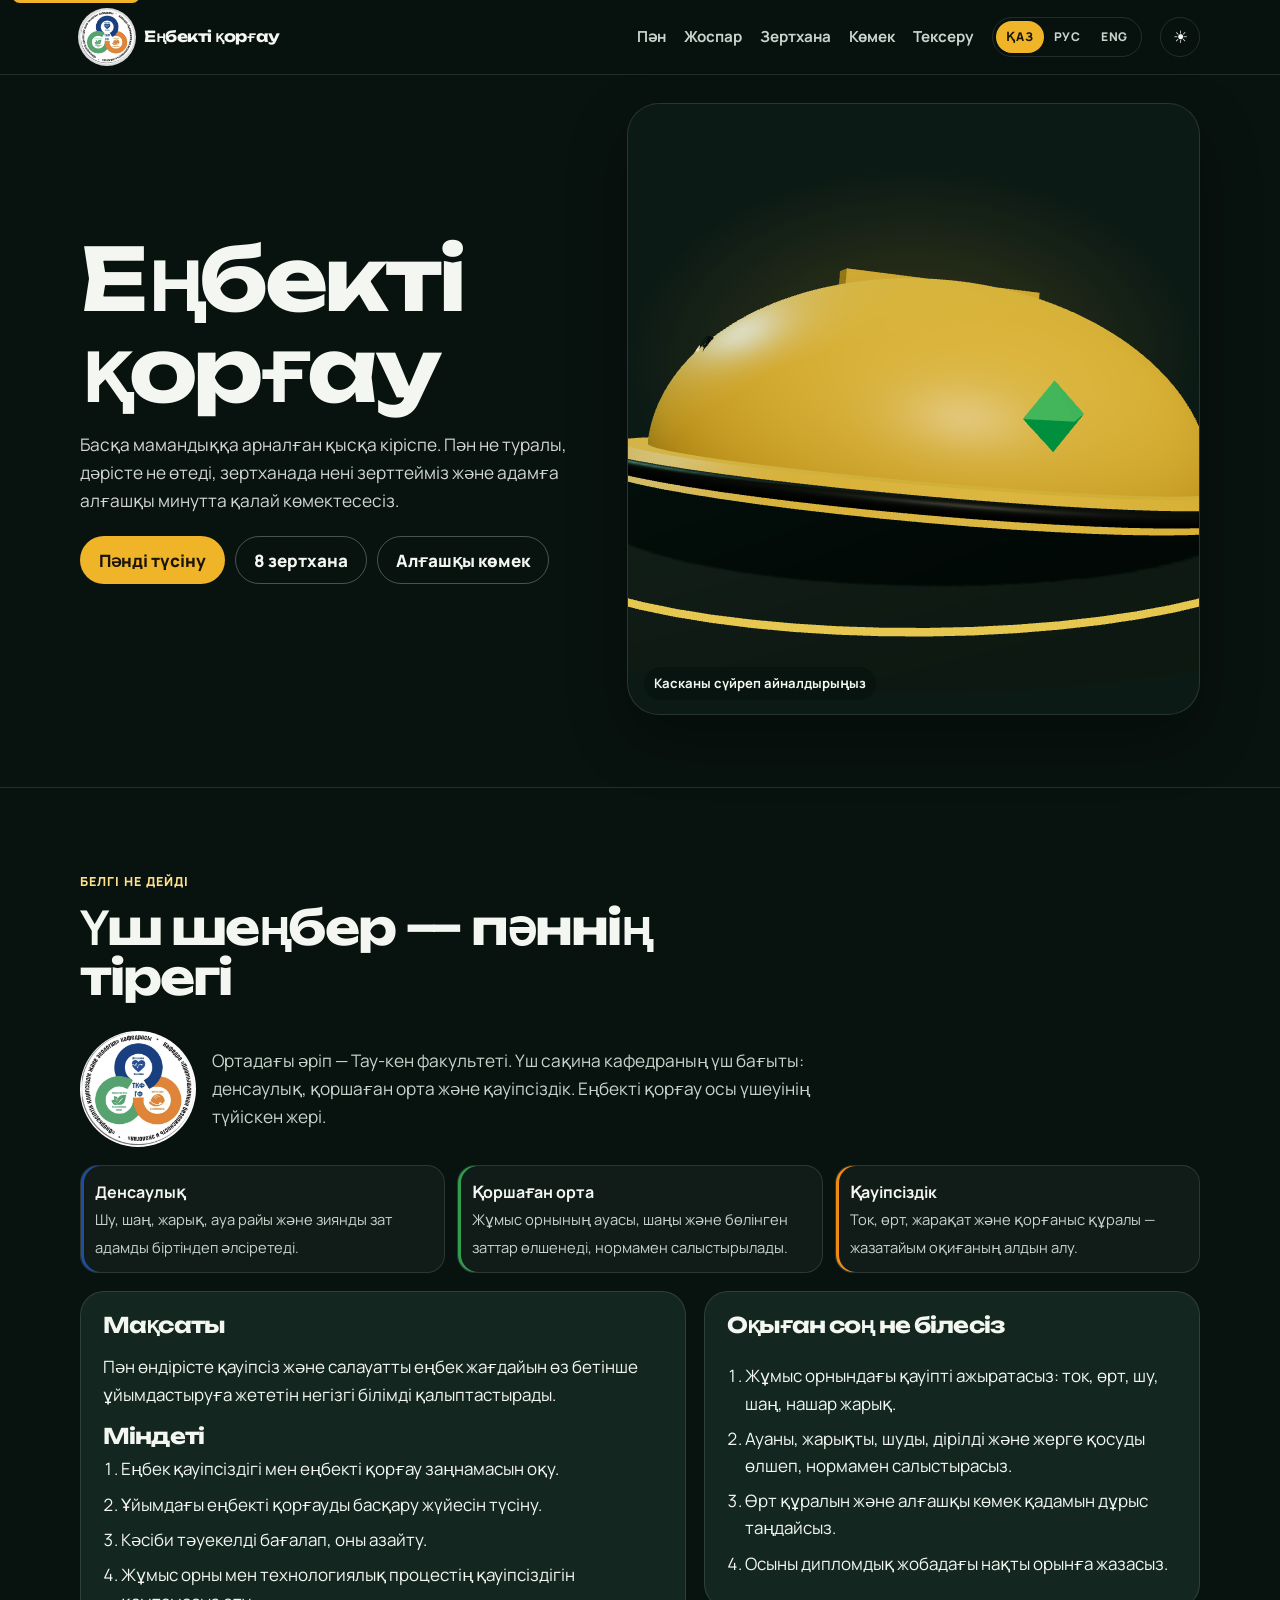
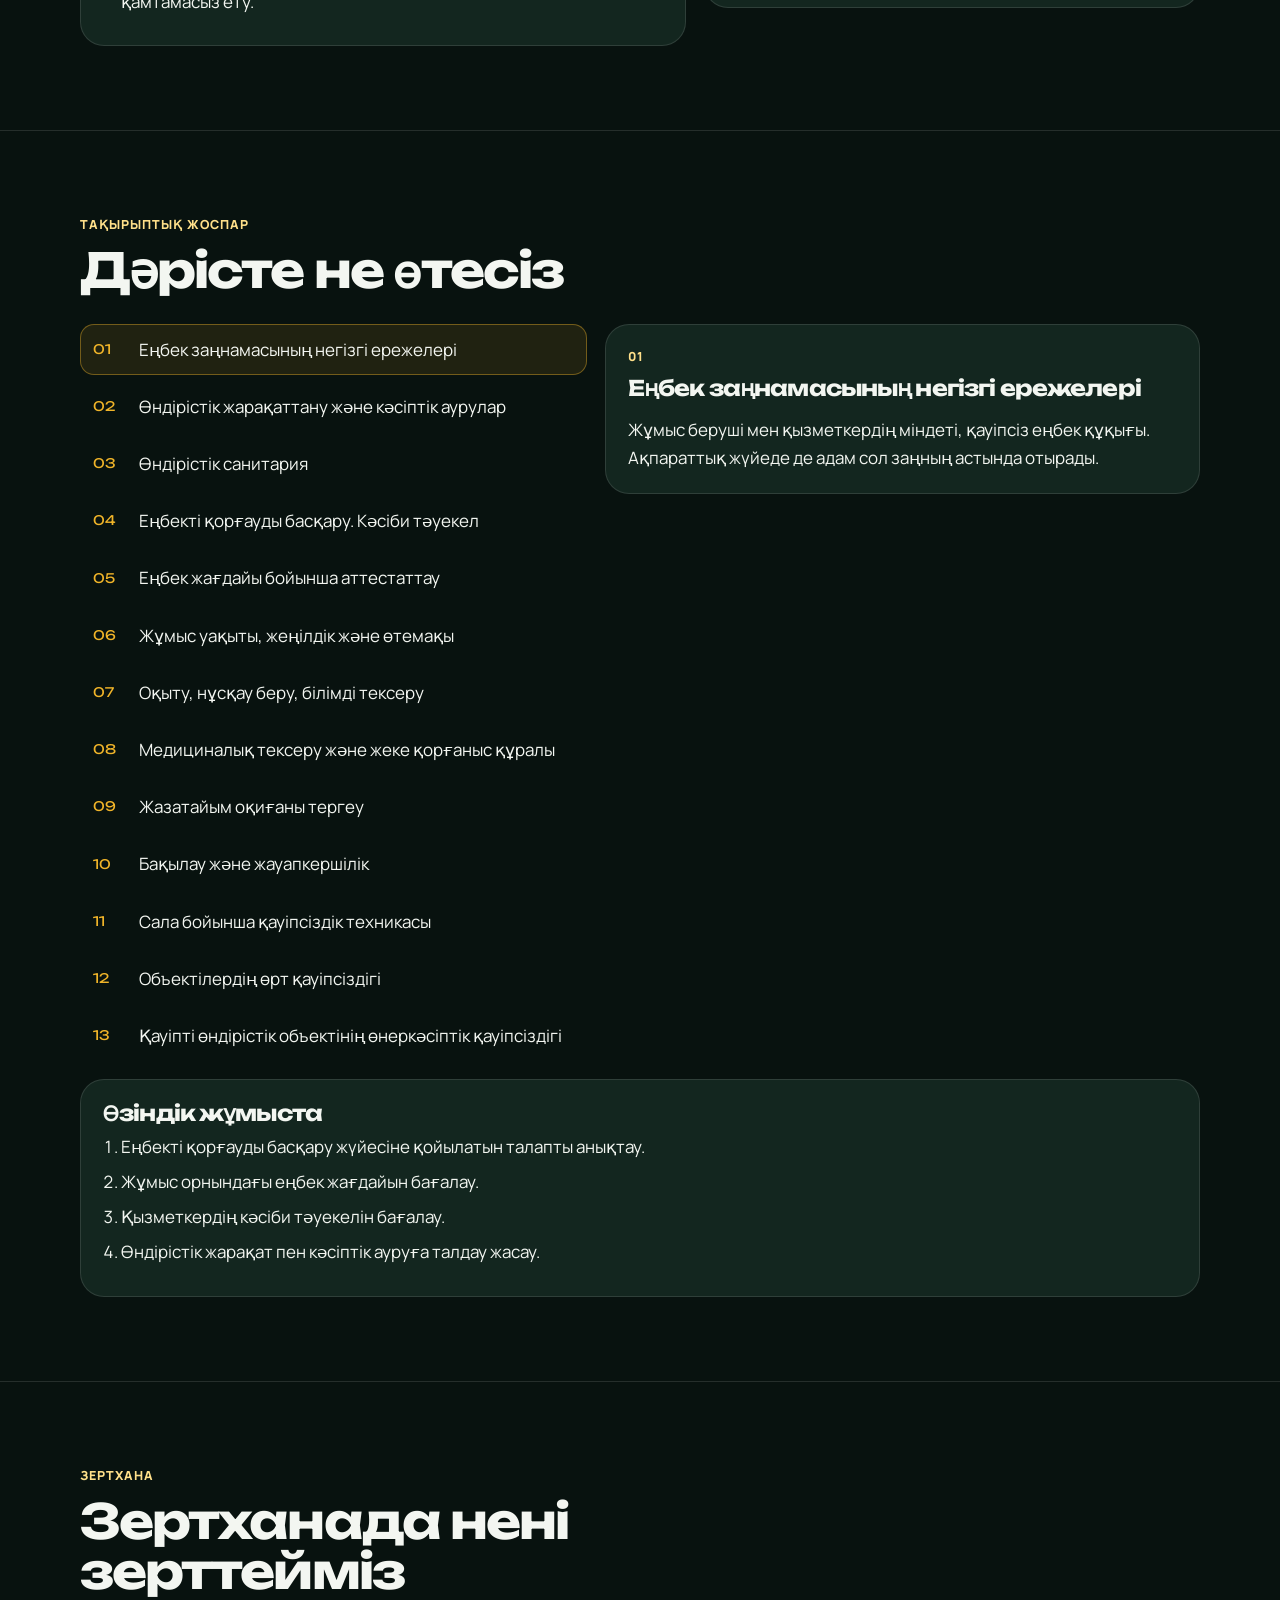
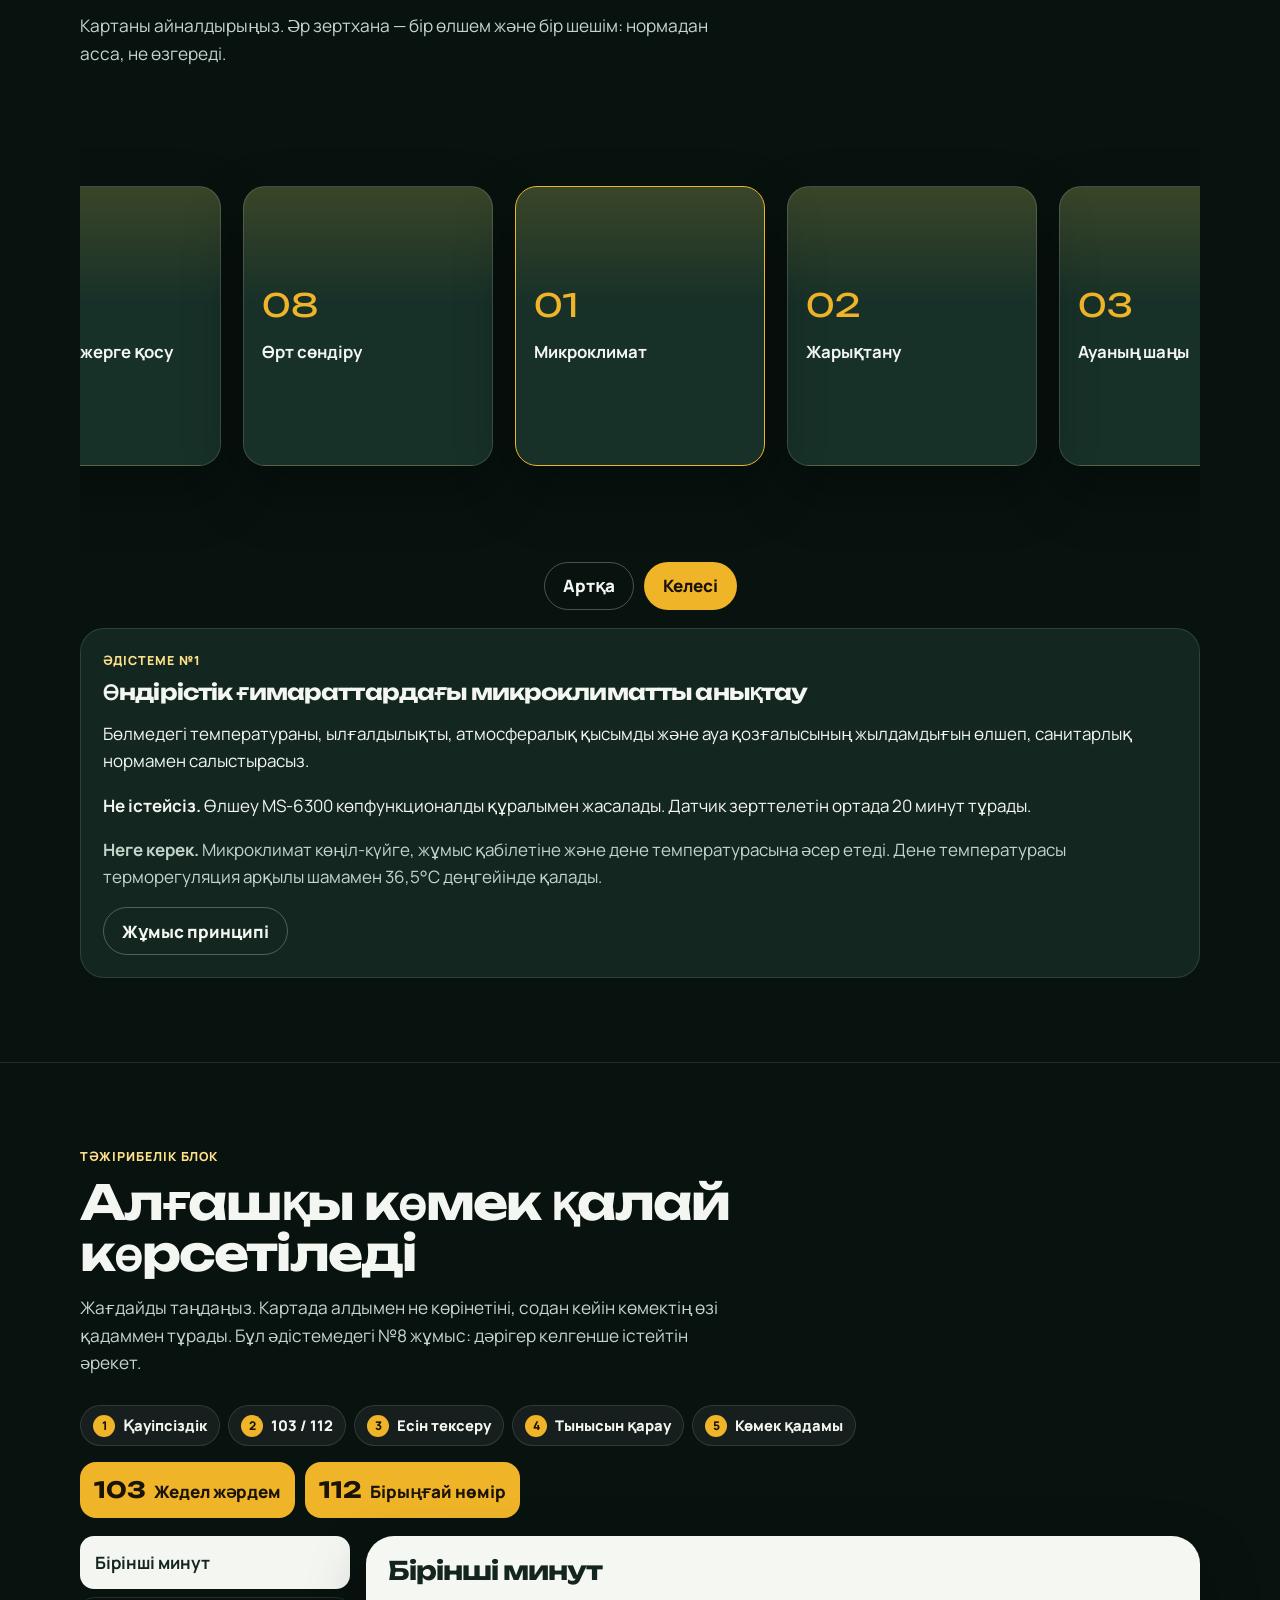
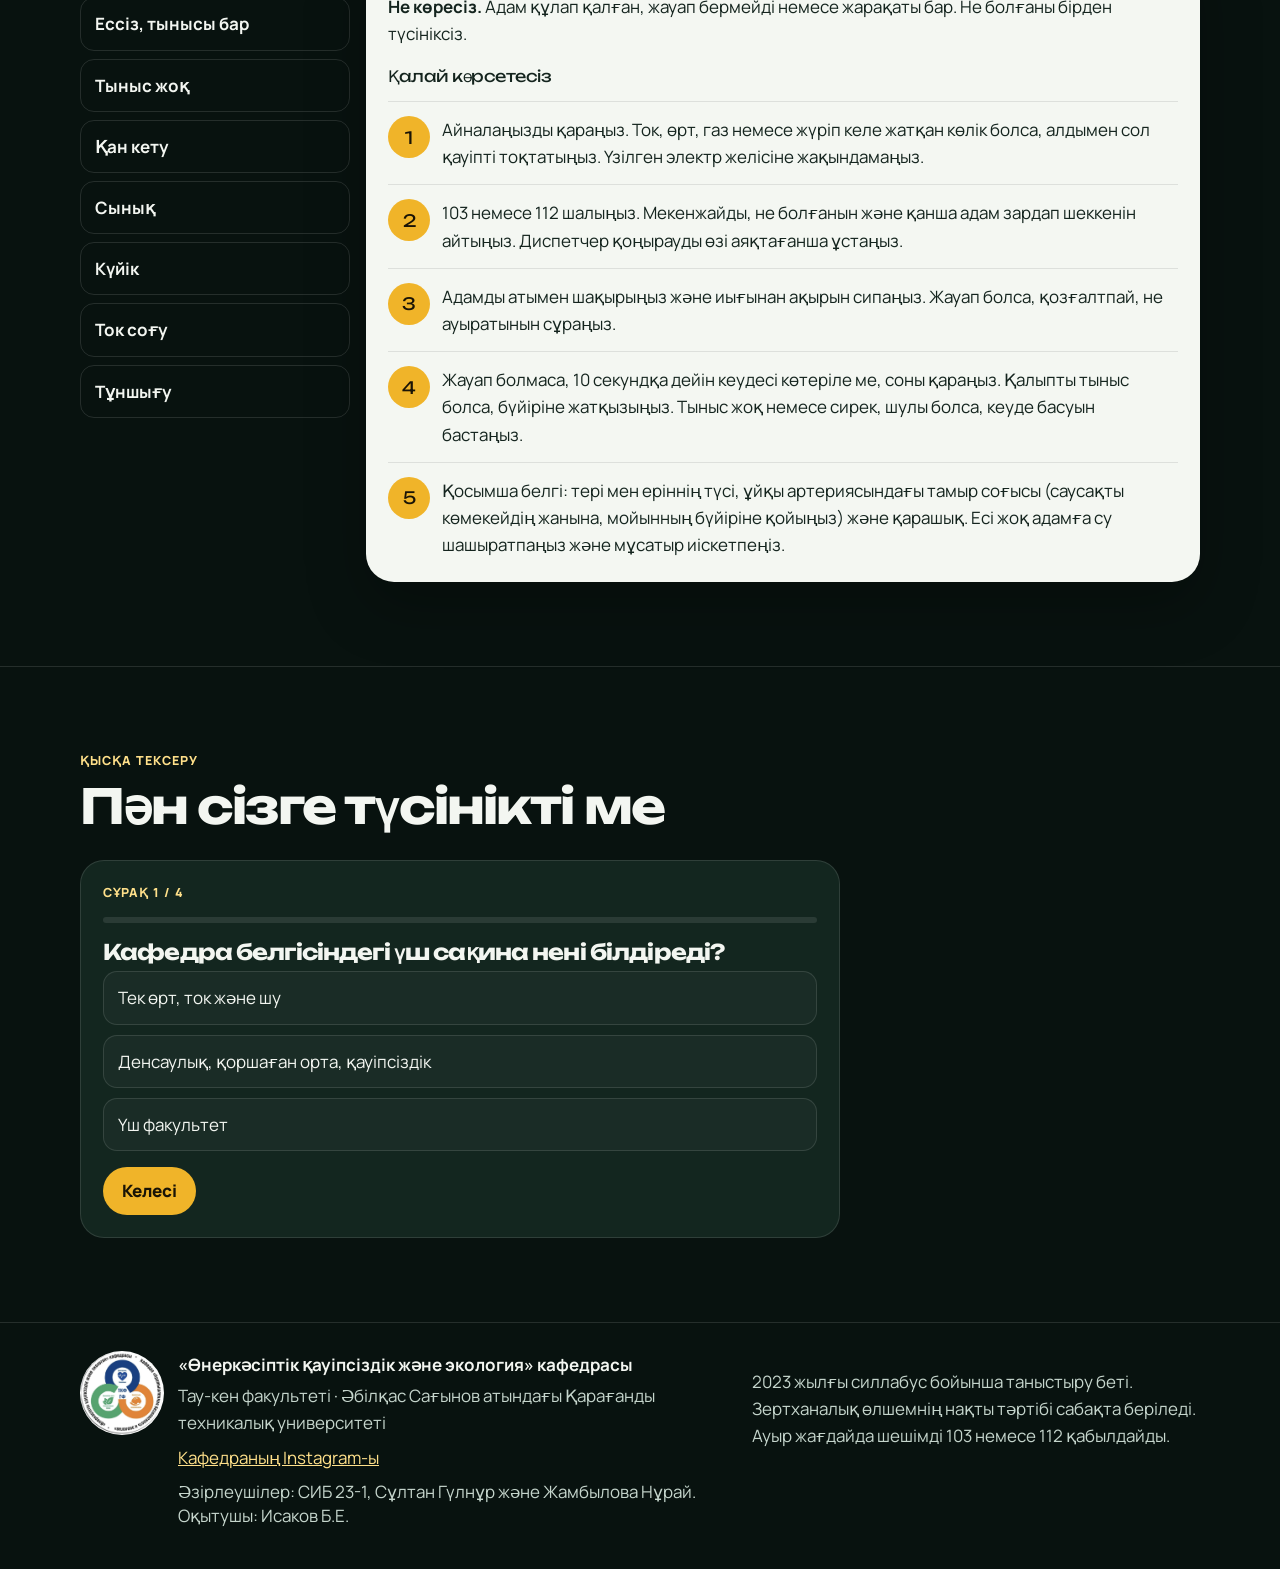
==== index.html @ 7434d358 "Remove the credit, lecture, and lab counts from the hero. Co-authored-by: Cursor <cursoragent@cursor" ====
<!DOCTYPE html>
<html lang="kk">
<head>
  <meta charset="utf-8">
  <meta name="viewport" content="width=device-width, initial-scale=1">
  <title>Еңбекті қорғау</title>
  <meta name="description" content="Әбілқас Сағынов атындағы Қарағанды техникалық университеті. Еңбекті қорғау пәні: тақырыптар, зертхана және алғашқы көмек.">
  <meta name="theme-color" content="#08120f">
  <script>
    try {
      var savedTheme = localStorage.getItem("eq-theme");
      if (savedTheme === "light" || savedTheme === "dark") document.documentElement.dataset.theme = savedTheme;
    } catch (error) { /* keep dark */ }
  </script>
  <link rel="icon" href="favicon.png" type="image/png">
  <link rel="apple-touch-icon" href="apple-touch.png">
  <link rel="preconnect" href="https://fonts.googleapis.com">
  <link rel="preconnect" href="https://fonts.gstatic.com" crossorigin>
  <link href="https://fonts.googleapis.com/css2?family=Manrope:wght@400;500;600;700;800&family=Unbounded:wght@500;700&display=swap" rel="stylesheet">
  <link rel="stylesheet" href="styles.css?v=10">
</head>
<body>
  <a class="skip" href="#main" data-i18n="skip">Негізгіге өту</a>
  <header class="header">
    <div class="wrap header-inner">
      <a class="logo" href="#top">
        <img src="logo.jpg" width="54" height="54" alt="Кафедра белгісі" data-i18n-alt="logoAlt">
        <span>
          <strong data-i18n="logo">Еңбекті қорғау</strong>
        </span>
      </a>
      <button class="nav-toggle" type="button" aria-expanded="false" aria-controls="site-nav">
        <span></span>
        <span class="sr" data-i18n="menu">Мәзір</span>
      </button>
      <nav id="site-nav" class="nav">
        <a href="#about" data-i18n="navAbout">Пән</a>
        <a href="#plan" data-i18n="navPlan">Жоспар</a>
        <a href="#labs" data-i18n="navLabs">Зертхана</a>
        <a href="#aid" data-i18n="navAid">Көмек</a>
        <a href="#check" data-i18n="navCheck">Тексеру</a>
      </nav>
      <div class="langs" role="group" aria-label="Language">
        <button type="button" data-set-lang="kk">ҚАЗ</button>
        <button type="button" data-set-lang="ru">РУС</button>
        <button type="button" data-set-lang="en">ENG</button>
      </div>
      <button class="theme-toggle" type="button" id="theme-toggle" aria-pressed="false">☀</button>
    </div>
  </header>

  <main id="main">
    <section class="hero" id="top">
      <div class="wrap hero-grid">
        <div>
          <h1 data-i18n="heroTitle">Еңбекті қорғау</h1>
          <p class="lede" data-i18n="heroLead"></p>
          <div class="cta">
            <a class="btn btn-primary" href="#about" data-i18n="ctaAbout">Пәнді түсіну</a>
            <a class="btn btn-ghost" href="#labs" data-i18n="ctaLabs">8 зертхана</a>
            <a class="btn btn-ghost" href="#aid" data-i18n="ctaAid">Алғашқы көмек</a>
          </div>
        </div>
        <div class="visual">
          <canvas id="helmet" data-i18n-aria="helmetAria"></canvas>
          <div class="css-helmet" id="css-helmet" hidden>
            <div class="css-helmet-inner">
              <div class="css-dome"></div>
              <div class="css-brim"></div>
              <div class="css-lamp"></div>
            </div>
          </div>
          <p class="drag-hint" data-i18n="dragHint">Касканы сүйреп айналдырыңыз</p>
        </div>
      </div>
    </section>

    <section class="section" id="about">
      <div class="wrap">
        <div class="section-head">
          <p class="kicker" data-i18n="aboutKicker">Белгі не дейді</p>
          <h2 data-i18n="aboutTitle">Үш шеңбер — пәннің тірегі</h2>
        </div>
        <div class="identity">
          <img src="logo.jpg" width="116" height="116" alt="" data-i18n-alt="logoAlt">
          <p class="lede" data-i18n="iconLead" style="margin:0"></p>
        </div>
        <div class="pillars">
          <article class="pillar health"><b data-i18n="pHealth">Денсаулық</b><span data-i18n="pHealthText"></span></article>
          <article class="pillar env"><b data-i18n="pEnv">Қоршаған орта</b><span data-i18n="pEnvText"></span></article>
          <article class="pillar safe"><b data-i18n="pSafe">Қауіпсіздік</b><span data-i18n="pSafeText"></span></article>
        </div>
        <div class="grid-2" style="margin-top:18px">
          <article class="card">
            <h3 data-i18n="goalTitle">Мақсаты</h3>
            <p data-i18n="goalText"></p>
            <h3 data-i18n="taskTitle">Міндеті</h3>
            <ol class="tasks">
              <li data-i18n="task1"></li>
              <li data-i18n="task2"></li>
              <li data-i18n="task3"></li>
              <li data-i18n="task4"></li>
            </ol>
          </article>
          <div>
            <article class="card outcomes">
              <h3 data-i18n="outcomeTitle">Оқыған соң не білесіз</h3>
              <ol class="tasks">
                <li data-i18n="out1"></li>
                <li data-i18n="out2"></li>
                <li data-i18n="out3"></li>
                <li data-i18n="out4"></li>
              </ol>
            </article>
          </div>
        </div>
      </div>
    </section>

    <section class="section" id="plan">
      <div class="wrap">
        <div class="section-head">
          <p class="kicker" data-i18n="planKicker">9-бөлім · тақырыптық жоспар</p>
          <h2 data-i18n="planTitle">Дәрісте не өтесіз</h2>
        </div>
        <div class="plan-layout">
          <div class="topic-list" id="topic-list"></div>
          <article class="topic-detail" id="topic-detail"></article>
        </div>
        <div class="card" style="margin-top:18px">
          <h3 data-i18n="selfTitle">Өзіндік жұмыста</h3>
          <ol class="self">
            <li data-i18n="self1"></li>
            <li data-i18n="self2"></li>
            <li data-i18n="self3"></li>
            <li data-i18n="self4"></li>
          </ol>
        </div>
      </div>
    </section>

    <section class="section" id="labs">
      <div class="wrap">
        <div class="section-head">
          <p class="kicker" data-i18n="labsKicker">10-бөлім · 15 сағат</p>
          <h2 data-i18n="labsTitle">Зертханада нені зерттейміз</h2>
          <p class="lede" data-i18n="labsLead"></p>
        </div>
        <div class="stage" id="stage"><div class="ring" id="ring"></div></div>
        <div class="carousel-nav">
          <button class="btn btn-ghost" type="button" id="lab-prev" data-i18n="prev">Артқа</button>
          <button class="btn btn-primary" type="button" id="lab-next" data-i18n="next">Келесі</button>
        </div>
        <article class="lab-detail" id="lab-detail"></article>
      </div>
    </section>

    <section class="section" id="aid">
      <div class="wrap">
        <div class="section-head">
          <p class="kicker" data-i18n="aidKicker">Тәжірибелік блок</p>
          <h2 data-i18n="aidTitle">Алғашқы көмек қалай көрсетіледі</h2>
          <p class="lede" data-i18n="aidLead"></p>
        </div>
        <ol class="aid-flow">
          <li data-i18n="flow1">Қауіпсіздік</li>
          <li data-i18n="flow2">103 / 112</li>
          <li data-i18n="flow3">Есін тексеру</li>
          <li data-i18n="flow4">Тынысын қарау</li>
          <li data-i18n="flow5">Көмек қадамы</li>
        </ol>
        <div class="hotline">
          <a href="tel:103"><b>103</b><span data-i18n="ambulance">Жедел жәрдем</span></a>
          <a href="tel:112"><b>112</b><span data-i18n="unified">Бірыңғай нөмір</span></a>
        </div>
        <div class="aid-layout">
          <div class="aid-tabs" id="aid-tabs" role="tablist"></div>
          <article class="protocol" id="protocol"></article>
        </div>
      </div>
    </section>

    <section class="section" id="check">
      <div class="wrap">
        <div class="section-head">
          <p class="kicker" data-i18n="checkKicker">Қысқа тексеру</p>
          <h2 data-i18n="checkTitle">Пән сізге түсінікті ме</h2>
        </div>
        <div class="card quiz-card" id="quiz"></div>
      </div>
    </section>
  </main>

  <footer class="footer">
    <div class="wrap footer-inner">
      <div class="brand">
        <img src="logo.jpg" width="84" height="84" alt="" data-i18n-alt="logoAlt">
        <div>
          <strong data-i18n="footerDept"></strong>
          <p data-i18n="footerFac" style="margin:4px 0 0"></p>
          <p style="margin:8px 0 0"><a href="https://www.instagram.com/stu_gf_pbie/" target="_blank" rel="noopener noreferrer" data-i18n="instagram">Instagram</a></p>
          <p class="authors" data-i18n="authors"></p>
        </div>
      </div>
      <p data-i18n="footerNote" style="max-width:28rem"></p>
    </div>
  </footer>

  <script src="vendor/three.min.js"></script>
  <script src="scene.js"></script>
  <script src="app.js?v=18"></script>
</body>
</html>
---- styles.css ----
:root {
  --bg: #08120f;
  --bg-2: #10211c;
  --card: #13261f;
  --cream: #f3f6f1;
  --muted: #c5d5cc;
  --amber: #f0b429;
  --amber-2: #ffe08a;
  --line: rgba(243, 246, 241, 0.12);
  --ink: #14241e;
  --paper: #f4f7f2;
  --danger: #c4492c;
  --ok: #1f7a56;
  --shadow: 0 24px 60px rgba(0, 0, 0, 0.28);
  --header-bg: rgba(8, 18, 15, 0.82);
  --nav-bg: #0c1915;
  --visual-bg: #0c1a15;
  --lab-bg: #173028;
  --hint-bg: rgba(8, 18, 15, 0.72);
  --hero-lede: rgba(243, 246, 241, 0.86);
  --font: "Manrope", "Segoe UI", sans-serif;
  --display: "Unbounded", "Manrope", sans-serif;
}

* { box-sizing: border-box; }
html { scroll-behavior: smooth; }
body {
  margin: 0;
  background:
    radial-gradient(900px 420px at 80% -10%, rgba(240, 180, 41, 0.14), transparent 55%),
    var(--bg);
  color: var(--cream);
  font-family: var(--font);
  font-size: 17px;
  line-height: 1.6;
}
body.nav-open { overflow: hidden; }
img, canvas { max-width: 100%; }
button, input { font: inherit; }
a { color: inherit; }
:focus-visible { outline: 3px solid var(--amber); outline-offset: 3px; }
::selection { background: var(--amber); color: #1a1406; }

.skip {
  position: absolute;
  left: 12px;
  top: -40px;
  background: var(--amber);
  color: #1a1406;
  padding: 8px 12px;
  border-radius: 8px;
  z-index: 50;
}
.skip:focus { top: 12px; }

.wrap {
  width: min(1120px, calc(100% - 32px));
  margin-inline: auto;
}

.header {
  position: sticky;
  top: 0;
  z-index: 30;
  backdrop-filter: blur(16px);
  background: var(--header-bg);
  border-bottom: 1px solid var(--line);
}
.header-inner {
  display: flex;
  align-items: center;
  gap: 18px;
  min-height: 74px;
}
.logo {
  display: flex;
  align-items: center;
  gap: 10px;
  text-decoration: none;
  margin-right: auto;
}
.logo img {
  width: 54px;
  height: 54px;
  border-radius: 50%;
  background: #fff;
  object-fit: cover;
  box-shadow: 0 0 0 2px rgba(255, 255, 255, 0.85);
}
.pillars {
  display: grid;
  grid-template-columns: repeat(3, 1fr);
  gap: 12px;
  margin-top: 18px;
}
.pillar {
  border-radius: 18px;
  padding: 14px 14px 12px;
  background: rgba(243, 246, 241, 0.04);
  border: 1px solid var(--line);
}
.pillar b { display: block; font-size: 1rem; }
.pillar span { color: var(--muted); font-size: 0.92rem; }
.pillar.health { box-shadow: inset 3px 0 0 #1d4e9f; }
.pillar.env { box-shadow: inset 3px 0 0 #2f9e4f; }
.pillar.safe { box-shadow: inset 3px 0 0 #ef8b14; }
.logo strong {
  display: block;
  font-family: var(--display);
  font-size: 0.95rem;
  letter-spacing: -0.03em;
}
.logo small {
  color: var(--muted);
  letter-spacing: 0.08em;
}

.nav { display: flex; gap: 18px; }
.nav a {
  text-decoration: none;
  color: var(--muted);
  font-weight: 700;
  font-size: 0.95rem;
}
.nav a:hover { color: var(--cream); }

.langs {
  display: flex;
  padding: 3px;
  border: 1px solid var(--line);
  border-radius: 999px;
}
.langs button {
  border: 0;
  background: transparent;
  color: var(--muted);
  border-radius: 999px;
  padding: 6px 10px;
  cursor: pointer;
  font-size: 0.75rem;
  font-weight: 800;
  letter-spacing: 0.06em;
}
.langs button.is-active { background: var(--amber); color: #1a1406; }
.theme-toggle {
  width: 40px;
  height: 40px;
  flex: none;
  border-radius: 999px;
  border: 1px solid var(--line);
  background: transparent;
  color: var(--cream);
  cursor: pointer;
  font-size: 1.05rem;
}

.nav-toggle {
  display: none;
  width: 44px;
  height: 44px;
  border-radius: 12px;
  border: 1px solid var(--line);
  background: transparent;
  color: var(--cream);
  padding: 0;
  cursor: pointer;
}
.sr {
  position: absolute;
  width: 1px;
  height: 1px;
  padding: 0;
  margin: -1px;
  overflow: hidden;
  clip: rect(0, 0, 0, 0);
  white-space: nowrap;
  border: 0;
}
.nav-toggle > span:first-child,
.nav-toggle > span:first-child::before,
.nav-toggle > span:first-child::after {
  display: block;
  width: 18px;
  height: 2px;
  background: var(--cream);
  position: relative;
  margin: 0 auto;
}
.nav-toggle > span:first-child::before,
.nav-toggle > span:first-child::after {
  content: "";
  position: absolute;
  left: 0;
}
.nav-toggle > span:first-child::before { top: -6px; }
.nav-toggle > span:first-child::after { top: 6px; }

.hero { padding: 28px 0 72px; }
.hero-grid {
  display: grid;
  grid-template-columns: minmax(0, 0.95fr) minmax(0, 1.05fr);
  gap: 28px;
  align-items: center;
}
.kicker {
  margin: 0 0 10px;
  color: var(--amber-2);
  font-weight: 800;
  letter-spacing: 0.08em;
  text-transform: uppercase;
  font-size: 0.78rem;
}
h1, h2, h3 { font-family: var(--display); letter-spacing: -0.04em; line-height: 1.05; }
h1 { margin: 0; font-size: clamp(2.7rem, 7vw, 5.4rem); }
#method-title { font-size: clamp(1.7rem, 4vw, 2.8rem); max-width: 16ch; margin-top: 8px; }
h2 { margin: 0 0 12px; font-size: clamp(1.8rem, 4vw, 3rem); }
h3 { margin: 0 0 8px; font-size: 1.35rem; }
.lede { margin: 16px 0 0; max-width: 40rem; color: var(--muted); font-size: 1.08rem; }
.hero .lede { color: var(--hero-lede); }

.cta { display: flex; flex-wrap: wrap; gap: 10px; margin-top: 22px; }
.btn {
  display: inline-flex;
  align-items: center;
  justify-content: center;
  min-height: 48px;
  padding: 0 18px;
  border-radius: 999px;
  text-decoration: none;
  font-weight: 800;
  border: 1px solid transparent;
  cursor: pointer;
}
.btn-primary { background: var(--amber); color: #1a1406; }
.btn-primary:hover { background: #ffd56a; }
.btn-ghost { border-color: rgba(243, 246, 241, 0.28); color: var(--cream); background: transparent; }
.btn-ghost:hover { border-color: var(--amber); color: var(--amber); }

.stats {
  display: flex;
  flex-wrap: wrap;
  gap: 10px;
  padding: 0;
  margin: 28px 0 0;
  list-style: none;
}
.stats li {
  min-width: 92px;
  padding: 12px 14px 10px;
  border-radius: 16px;
  background: rgba(243, 246, 241, 0.04);
  border: 1px solid var(--line);
}
.stats b {
  display: block;
  font-family: var(--display);
  font-size: 1.35rem;
  color: var(--amber);
}
.stats span { color: var(--muted); font-size: 0.82rem; }

.visual {
  position: relative;
  height: min(68vh, 640px);
  min-height: 460px;
  border-radius: 32px;
  background:
    radial-gradient(420px 280px at 50% 42%, rgba(240, 180, 41, 0.2), transparent 68%),
    radial-gradient(280px 220px at 62% 62%, rgba(31, 163, 122, 0.18), transparent 70%),
    var(--visual-bg);
  border: 1px solid var(--line);
  box-shadow: var(--shadow);
  overflow: hidden;
}
.visual canvas {
  width: 100%;
  height: 100%;
  display: block;
  cursor: grab;
  touch-action: none;
}
.visual canvas:active { cursor: grabbing; }
.drag-hint {
  position: absolute;
  left: 16px;
  bottom: 14px;
  margin: 0;
  padding: 6px 10px;
  border-radius: 999px;
  background: var(--hint-bg);
  color: var(--cream);
  font-size: 0.82rem;
  font-weight: 700;
}

.css-helmet {
  position: absolute;
  inset: 0;
  display: grid;
  place-items: center;
  perspective: 900px;
}
.css-helmet[hidden] { display: none; }
.css-helmet-inner {
  width: 230px;
  height: 190px;
  position: relative;
  transform-style: preserve-3d;
  animation: spin 9s linear infinite;
}
.css-dome {
  position: absolute;
  left: 34px;
  right: 34px;
  top: 8px;
  height: 124px;
  border-radius: 120px 120px 46px 46px;
  background: linear-gradient(160deg, #ffe7a3, #e2a31a 58%, #8d6410);
}
.css-brim {
  position: absolute;
  left: 8px;
  right: 8px;
  bottom: 34px;
  height: 28px;
  border-radius: 50%;
  background: linear-gradient(#f6c453, #c4890d);
  transform: rotateX(62deg);
}
.css-lamp {
  position: absolute;
  width: 42px;
  height: 42px;
  left: 94px;
  top: 78px;
  border-radius: 50%;
  background: radial-gradient(circle at 35% 35%, #fff, #f0b429 42%, #1b1b1b 44%);
  box-shadow: 0 0 28px rgba(240, 180, 41, 0.85);
}
@keyframes spin { to { transform: rotateY(360deg); } }

.section { padding: 84px 0; border-top: 1px solid var(--line); }
.section-head { max-width: 720px; margin-bottom: 28px; }

.grid-2 {
  display: grid;
  grid-template-columns: 1.1fr 0.9fr;
  gap: 18px;
}
.card, .topic-detail, .lab-detail {
  background: var(--card);
  border: 1px solid var(--line);
  border-radius: 24px;
  padding: 22px;
}
.card p:last-child, .topic-detail p:last-child { margin-bottom: 0; }
.tasks, .self { margin: 0; padding-left: 18px; }
.tasks li, .self li { margin: 8px 0; }
.outcomes { display: grid; gap: 10px; }
.outcomes article {
  padding: 14px 14px 12px;
  border-radius: 16px;
  background: rgba(243, 246, 241, 0.04);
  border: 1px solid var(--line);
}
.outcomes span {
  display: block;
  color: var(--amber);
  font-family: var(--display);
  font-size: 0.82rem;
  margin-bottom: 4px;
}

.plan-layout {
  display: grid;
  grid-template-columns: 0.92fr 1.08fr;
  gap: 18px;
  align-items: start;
}
.topic-list { display: grid; gap: 6px; }
.topic {
  width: 100%;
  text-align: left;
  display: grid;
  grid-template-columns: 36px minmax(0, 1fr);
  gap: 10px;
  align-items: center;
  padding: 11px 12px;
  border-radius: 14px;
  border: 1px solid transparent;
  background: transparent;
  color: inherit;
  cursor: pointer;
}
.topic:hover { background: rgba(243, 246, 241, 0.04); }
.topic.is-active {
  background: rgba(240, 180, 41, 0.1);
  border-color: rgba(240, 180, 41, 0.4);
}
.topic .n {
  font-family: var(--display);
  color: var(--amber);
  font-size: 0.82rem;
}
.topic small { color: var(--muted); white-space: nowrap; }
.topic-detail { position: sticky; top: 92px; }
.hours {
  display: flex;
  gap: 8px;
  flex-wrap: wrap;
  margin: 14px 0;
}
.hours span, .pill {
  border-radius: 999px;
  padding: 4px 10px;
  background: rgba(240, 180, 41, 0.14);
  color: var(--amber-2);
  font-size: 0.82rem;
  font-weight: 800;
}

.stage-wrap { position: relative; }
.stage {
  height: 460px;
  position: relative;
  overflow: hidden;
}
.ring {
  position: absolute;
  inset: 0;
  transform-style: preserve-3d;
}
.lab-card {
  position: absolute;
  left: 50%;
  top: 50%;
  width: 250px;
  height: 280px;
  margin: -140px 0 0 -125px;
  padding: 18px;
  text-align: left;
  border-radius: 22px;
  border: 1px solid rgba(243, 246, 241, 0.16);
  background:
    linear-gradient(180deg, rgba(240, 180, 41, 0.16), transparent 42%),
    var(--lab-bg);
  color: var(--cream);
  box-shadow: var(--shadow);
  cursor: pointer;
  backface-visibility: hidden;
}
.lab-card .n {
  font-family: var(--display);
  font-size: 2rem;
  color: var(--amber);
  display: block;
}
.lab-card b { display: block; margin: 10px 0; font-size: 1.05rem; line-height: 1.25; }
.lab-card.is-front { border-color: var(--amber); }
.principle { margin: 16px 0 0; }

.carousel-nav {
  display: flex;
  justify-content: center;
  gap: 10px;
  margin: 6px 0 18px;
}
.lab-detail .measure { color: var(--muted); }
.lab-block h4 {
  margin: 18px 0 8px;
  font-family: var(--display);
  font-size: 1.05rem;
  letter-spacing: -0.03em;
}
.lab-block p { margin: 0 0 10px; }
.norms-wrap { overflow-x: auto; margin: 8px 0 4px; }
.norms {
  width: 100%;
  min-width: 520px;
  border-collapse: collapse;
  font-size: 0.86rem;
}
.norms th, .norms td {
  border: 1px solid rgba(243, 246, 241, 0.16);
  padding: 8px 6px;
  text-align: center;
  vertical-align: middle;
}
.norms th { color: var(--amber-2); font-weight: 800; }
.norms tbody th { text-align: left; color: var(--cream); }

.fire { display: flex; flex-wrap: wrap; gap: 8px; margin-top: 14px; }
.fire button {
  min-width: 52px;
  min-height: 44px;
  border-radius: 12px;
  border: 1px solid var(--line);
  background: transparent;
  color: var(--cream);
  font-weight: 800;
  cursor: pointer;
}
.fire button.is-on { background: var(--amber); color: #1a1406; border-color: var(--amber); }
.fire-result {
  margin-top: 12px;
  padding: 12px 14px;
  border-radius: 14px;
  background: rgba(243, 246, 241, 0.05);
}

.aid-flow {
  display: flex;
  flex-wrap: wrap;
  gap: 8px;
  margin: 0 0 16px;
  padding: 0;
  list-style: none;
  counter-reset: flow;
}
.aid-flow li {
  counter-increment: flow;
  display: flex;
  align-items: center;
  gap: 8px;
  padding: 8px 12px;
  border-radius: 999px;
  background: rgba(243, 246, 241, 0.06);
  border: 1px solid var(--line);
  font-weight: 800;
  font-size: 0.92rem;
}
.aid-flow li::before {
  content: counter(flow);
  width: 22px;
  height: 22px;
  border-radius: 50%;
  display: grid;
  place-items: center;
  background: var(--amber);
  color: #1a1406;
  font-size: 0.75rem;
}
.see { margin: 8px 0 0; }
.how {
  margin: 16px 0 0;
  font-family: var(--display);
  font-size: 1rem;
  letter-spacing: -0.03em;
}
.hotline {
  display: flex;
  flex-wrap: wrap;
  gap: 10px;
  margin-bottom: 18px;
}
.hotline a {
  display: flex;
  align-items: baseline;
  gap: 8px;
  text-decoration: none;
  background: var(--amber);
  color: #1a1406;
  border-radius: 16px;
  padding: 10px 14px;
  font-weight: 800;
}
.hotline b { font-family: var(--display); font-size: 1.4rem; }

.aid-layout {
  display: grid;
  grid-template-columns: 270px 1fr;
  gap: 16px;
  align-items: start;
}
.aid-tabs { display: grid; gap: 8px; }
.aid-tab {
  text-align: left;
  border-radius: 14px;
  border: 1px solid var(--line);
  background: transparent;
  color: var(--cream);
  padding: 12px 14px;
  cursor: pointer;
  font-weight: 700;
}
.aid-tab.is-active { background: var(--cream); color: var(--ink); }
.protocol {
  background: var(--paper);
  color: var(--ink);
  border-radius: 28px;
  padding: 22px 22px 10px;
  transform-style: preserve-3d;
  box-shadow: var(--shadow);
}
.protocol h3 { font-size: 1.6rem; }
.steps { list-style: none; margin: 12px 0 0; padding: 0; }
.step {
  display: grid;
  grid-template-columns: 42px 1fr;
  gap: 12px;
  padding: 14px 0;
  border-top: 1px solid rgba(20, 36, 30, 0.1);
}
.step .n {
  width: 42px;
  height: 42px;
  border-radius: 50%;
  display: grid;
  place-items: center;
  background: var(--amber);
  color: #1a1406;
  font-family: var(--display);
}
.step p { margin: 0; }
.note {
  margin: 8px 0 16px;
  padding: 12px 14px;
  border-radius: 14px;
  background: #efe4d4;
}

.quiz-card { max-width: 760px; }
.bar {
  height: 6px;
  border-radius: 99px;
  background: rgba(243, 246, 241, 0.1);
  overflow: hidden;
  margin: 14px 0 18px;
}
.bar span {
  display: block;
  height: 100%;
  background: var(--amber);
  width: 0;
}
.options { display: grid; gap: 10px; }
.option {
  text-align: left;
  border-radius: 14px;
  border: 1px solid var(--line);
  background: rgba(243, 246, 241, 0.03);
  color: var(--cream);
  padding: 12px 14px;
  cursor: pointer;
}
.option:hover { border-color: var(--amber); }
.option:disabled { cursor: default; opacity: 1; }
.option.is-correct { background: var(--ok); border-color: var(--ok); }
.option.is-wrong { background: #8d3328; border-color: #8d3328; }
.explain { color: var(--amber-2); font-weight: 700; }
.quiz-nav { margin-top: 16px; }
.score {
  font-family: var(--display);
  font-size: 2.4rem;
  margin: 0;
  color: var(--amber);
}

.identity {
  display: flex;
  gap: 16px;
  align-items: center;
  margin-bottom: 18px;
}
.identity img {
  width: 116px;
  height: 116px;
  border-radius: 50%;
  background: #fff;
  object-fit: cover;
  flex: none;
}
.footer {
  border-top: 1px solid var(--line);
  padding: 28px 0 40px;
  color: var(--muted);
}
.brand {
  display: flex;
  gap: 14px;
  align-items: flex-start;
  max-width: 640px;
}
.brand img {
  width: 84px;
  height: 84px;
  border-radius: 50%;
  background: #fff;
  object-fit: cover;
  flex: none;
}
.footer-inner {
  display: flex;
  justify-content: space-between;
  gap: 18px;
  flex-wrap: wrap;
}
.footer strong { color: var(--cream); }
.footer a { color: var(--amber-2); }
.authors { margin: 8px 0 0; line-height: 1.45; white-space: pre-line; }

@media (max-width: 980px) {
  .hero-grid, .grid-2, .plan-layout, .aid-layout, .footer-inner { grid-template-columns: 1fr; display: grid; }
  .footer-inner { display: grid; }
  .hero { padding: 16px 0 36px; }
  .section { padding: 48px 0; }
  .visual { order: -1; height: 240px; min-height: 0; border-radius: 22px; }
  .topic-detail { position: static; }
  .nav-toggle { display: grid; place-items: center; }
  .nav {
    display: none;
    position: absolute;
    top: 74px;
    left: 0;
    right: 0;
    flex-direction: column;
    gap: 4px;
    padding: 10px 16px 16px;
    background: var(--nav-bg);
    border-bottom: 1px solid var(--line);
  }
  .nav.is-open { display: flex; }
  .nav a { padding: 10px 0; }
}

@media (max-width: 700px) {
  body { font-size: 16px; overflow-x: clip; }
  .wrap { width: min(1120px, calc(100% - 24px)); }
  .header-inner { gap: 8px; min-height: 60px; }
  .langs button { padding: 6px 7px; letter-spacing: 0.02em; }
  .theme-toggle { width: 36px; height: 36px; }
  .logo img { width: 40px; height: 40px; }
  .logo strong { font-size: 0.78rem; line-height: 1.15; }
  .logo small { font-size: 0.68rem; }
  .nav { top: 60px; }
  .pillars { grid-template-columns: 1fr; }
  .identity { align-items: flex-start; }
  .identity img, .brand img { width: 64px; height: 64px; }
  .visual { height: 200px; }
  .drag-hint { font-size: 0.75rem; left: 10px; bottom: 10px; }
  h1 { font-size: 1.85rem; }
  h2 { font-size: 1.45rem; }
  h3 { font-size: 1.15rem; }
  .kicker { letter-spacing: 0.04em; font-size: 0.68rem; }
  .lede { font-size: 0.98rem; }
  .stats { display: grid; grid-template-columns: 1fr 1fr; }
  .stats li { min-width: 0; }
  .cta .btn { min-height: 44px; padding: 0 14px; font-size: 0.92rem; }
  .stage-wrap, .stage { overflow: hidden; }
  .stage { height: 280px; }
  .lab-card {
    width: 168px;
    height: 196px;
    margin: -98px 0 0 -84px;
    padding: 14px;
  }
  .lab-card .n { font-size: 1.4rem; }
  .lab-card b { font-size: 0.92rem; }
  .lab-detail, .protocol { padding: 16px 14px 8px; border-radius: 18px; }
  .protocol h3 { font-size: 1.25rem; }
  .step { grid-template-columns: 34px 1fr; gap: 10px; }
  .step .n { width: 34px; height: 34px; }
  .aid-tabs { grid-auto-flow: column; grid-auto-columns: max-content; overflow-x: auto; }
  .topic { grid-template-columns: 28px minmax(0, 1fr); }
  .principle { margin-top: 14px; }
}

html[data-theme="light"] {
  --bg: #f7f4ee;
  --bg-2: #fffdf8;
  --card: #ffffff;
  --cream: #17241e;
  --muted: #41584e;
  --amber: #c9850d;
  --amber-2: #8a5600;
  --line: rgba(23, 36, 30, 0.14);
  --shadow: 0 16px 40px rgba(23, 36, 30, 0.08);
  --header-bg: rgba(247, 244, 238, 0.94);
  --nav-bg: #fffdf8;
  --visual-bg: #efe6d4;
  --lab-bg: #fffdf8;
  --hint-bg: rgba(255, 253, 248, 0.92);
  --hero-lede: #41584e;
  color-scheme: light;
}
html[data-theme="light"] .lab-card,
html[data-theme="light"] .topic.is-active {
  box-shadow: 0 8px 24px rgba(23, 36, 30, 0.06);
}
html[data-theme="light"] .pillar,
html[data-theme="light"] .stats li,
html[data-theme="light"] .outcomes article,
html[data-theme="light"] .fire-result,
html[data-theme="light"] .aid-flow li,
html[data-theme="light"] .option,
html[data-theme="light"] .bar {
  background: rgba(23, 36, 30, 0.05);
}
html[data-theme="light"] .topic:hover { background: rgba(23, 36, 30, 0.05); }
html[data-theme="light"] .aid-tab.is-active {
  background: #17241e;
  color: #f7f4ee;
}
html[data-theme="light"] .option.is-correct,
html[data-theme="light"] .option.is-wrong {
  color: #f7f4ee;
}
html[data-theme="light"] .option.is-correct { background: var(--ok); }
html[data-theme="light"] .option.is-wrong { background: #8d3328; }
html[data-theme="light"] .btn-ghost,
html[data-theme="light"] .lab-card,
html[data-theme="light"] .norms th,
html[data-theme="light"] .norms td {
  border-color: rgba(23, 36, 30, 0.16);
}

@media (prefers-reduced-motion: reduce) {
  html { scroll-behavior: auto; }
  .css-helmet-inner { animation: none; }
  .protocol { transition: none; }
}
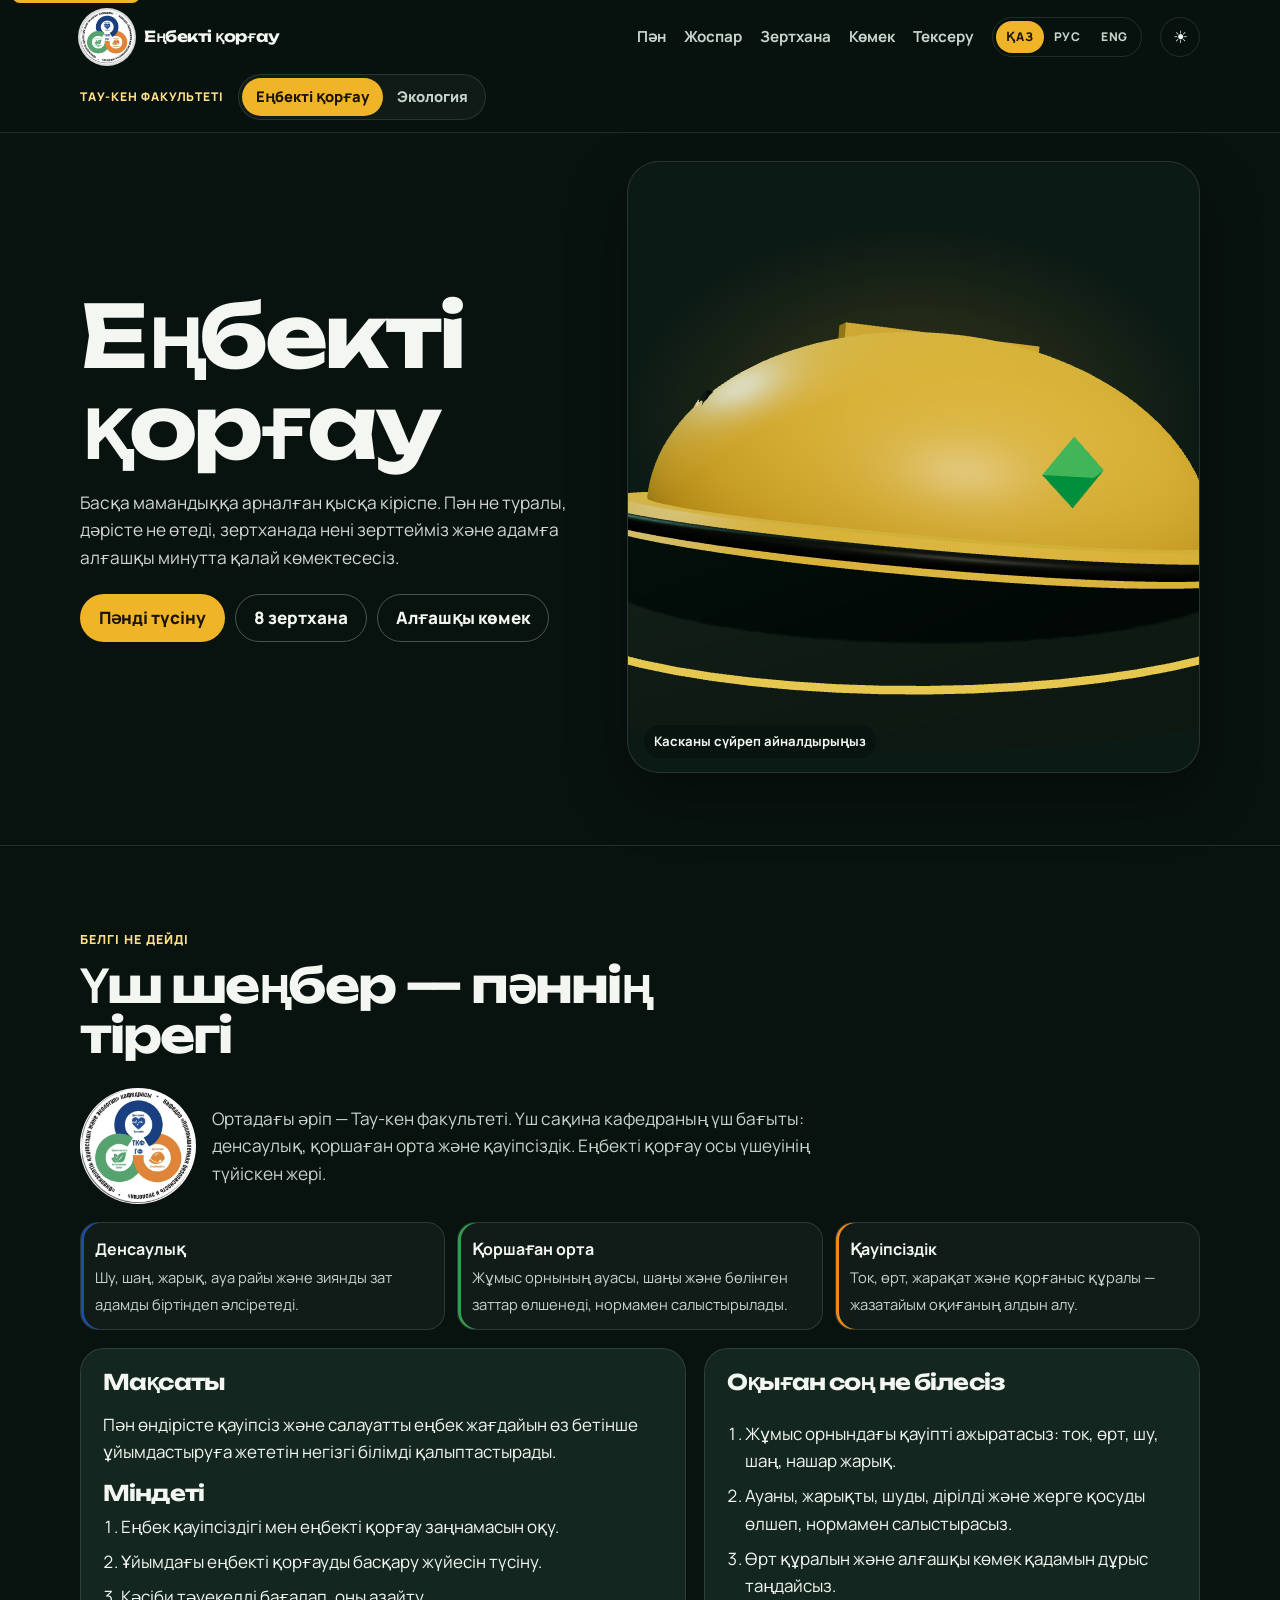
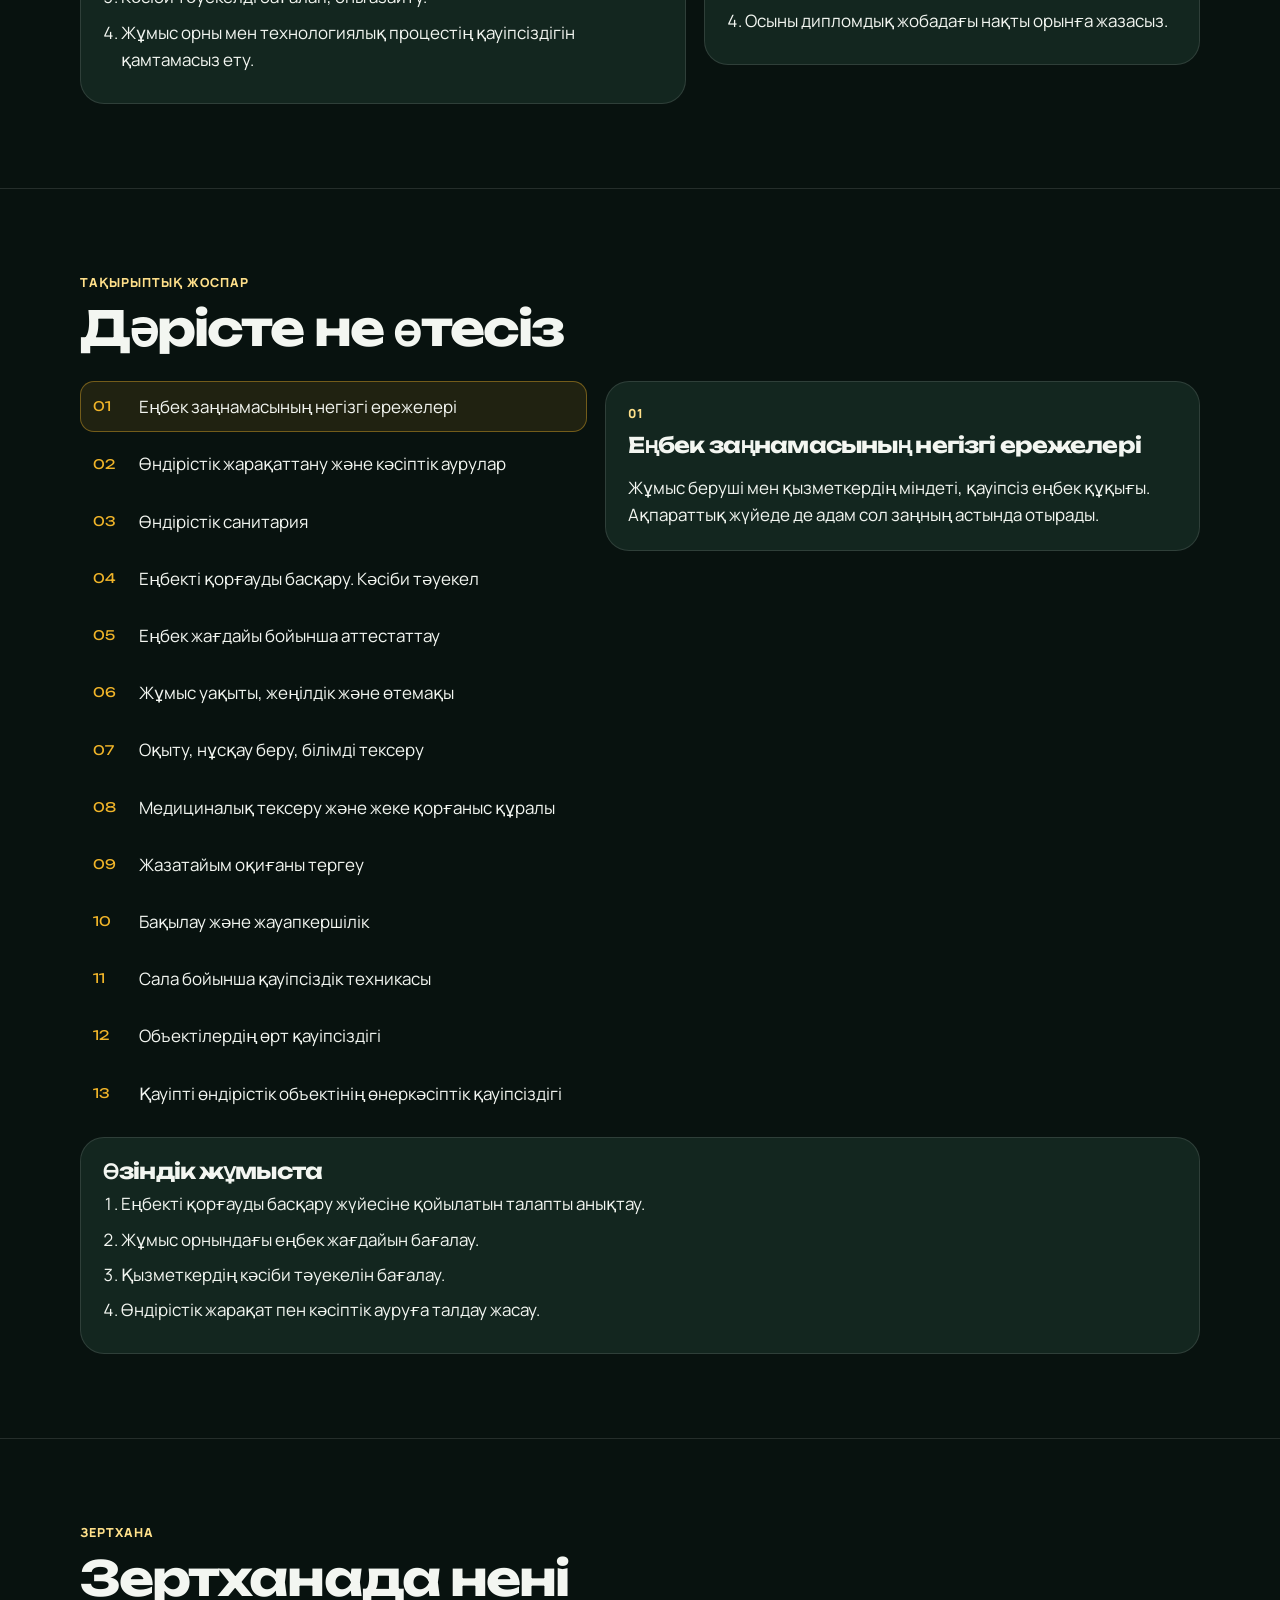
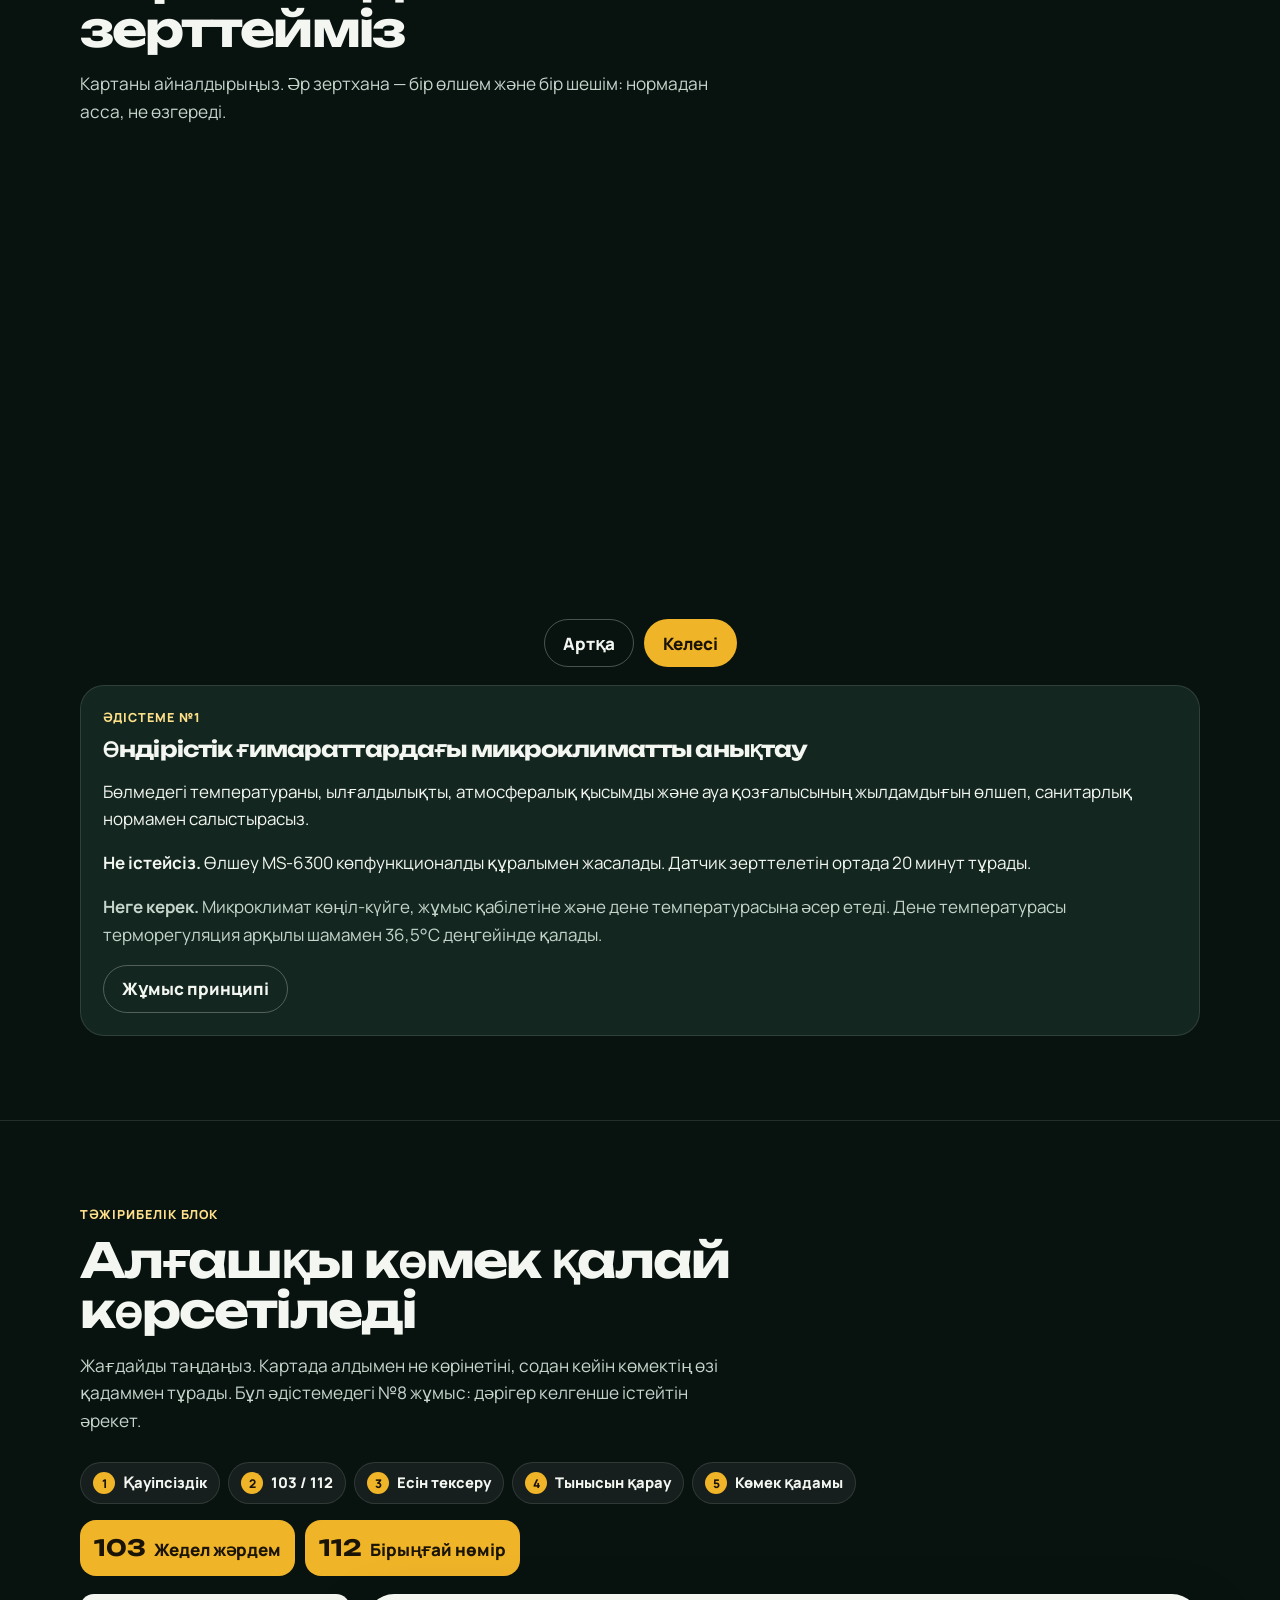
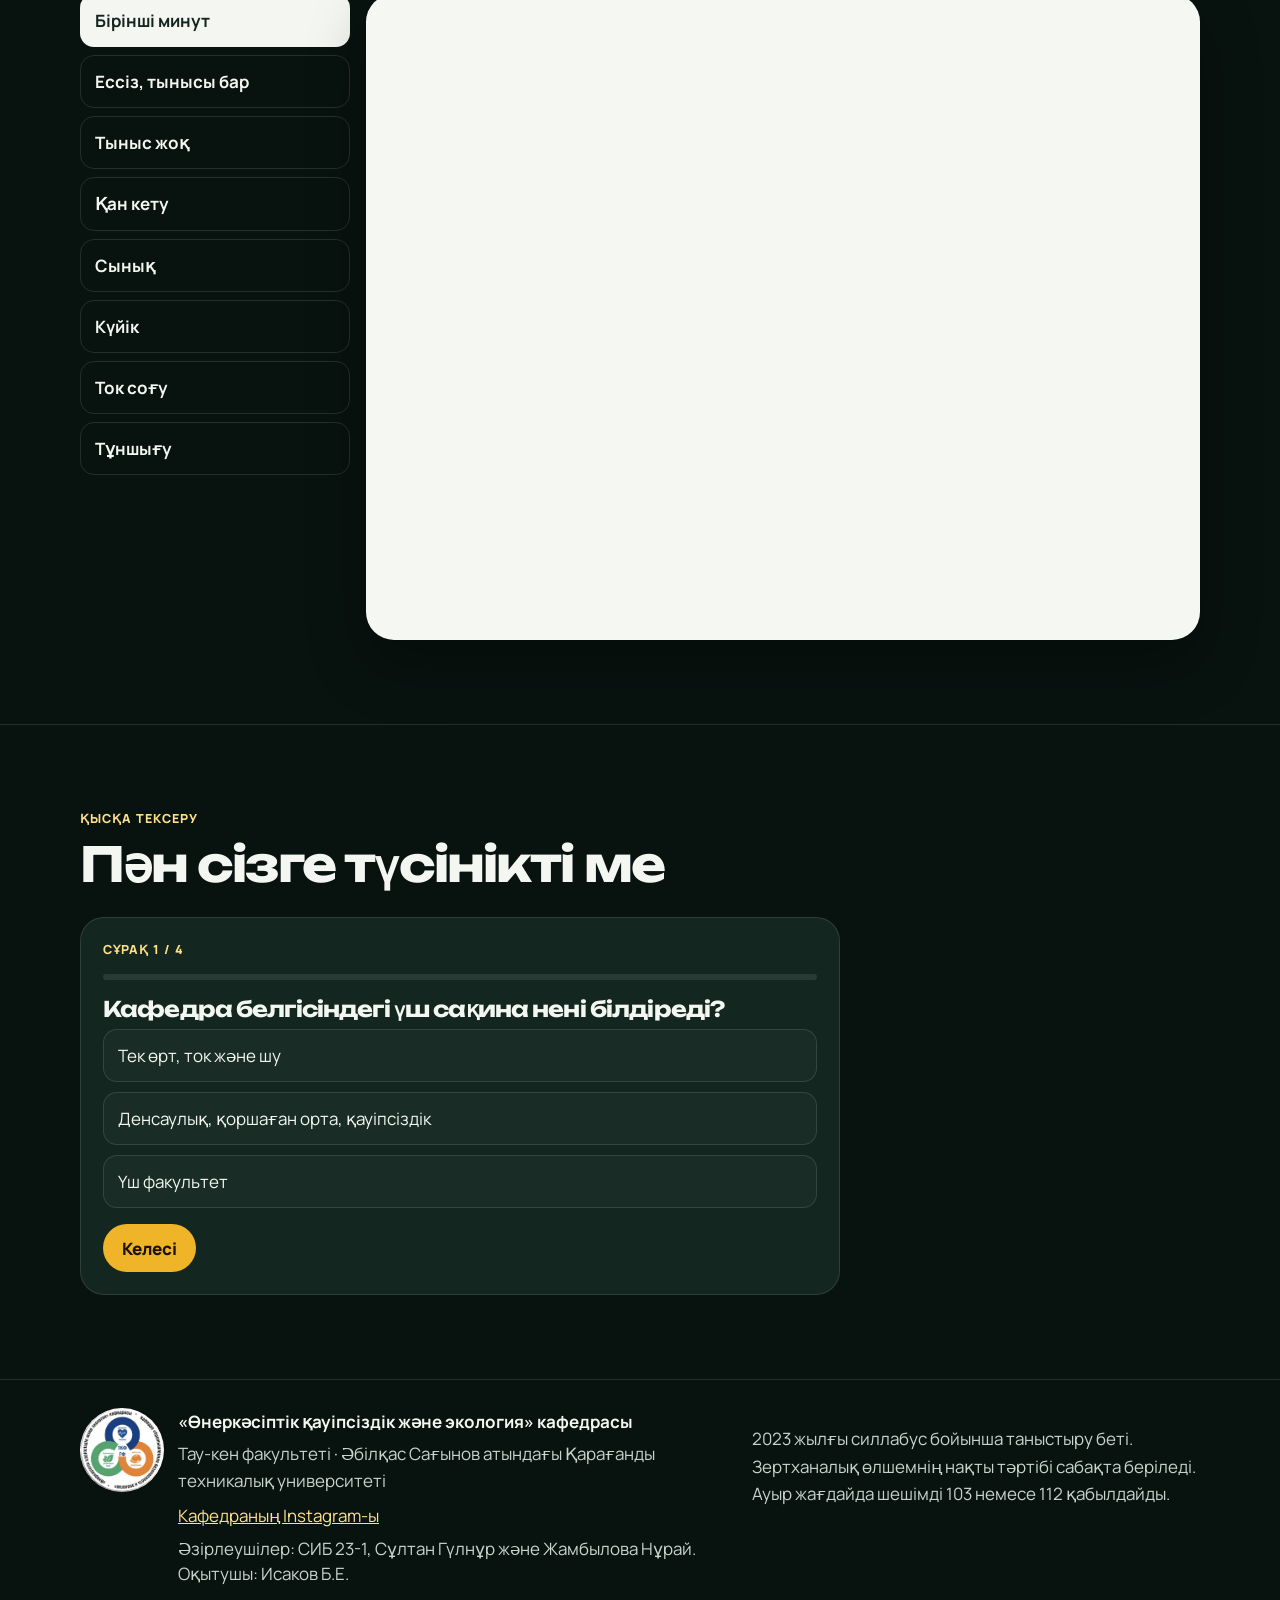
==== commit a9fc421f: "Add the ecology course page and keep lecture clicks in place. The ecology view now explains the thre" ====
--- a/index.html
+++ b/index.html
@@ -10,14 +10,18 @@
     try {
       var savedTheme = localStorage.getItem("eq-theme");
       if (savedTheme === "light" || savedTheme === "dark") document.documentElement.dataset.theme = savedTheme;
-    } catch (error) { /* keep dark */ }
+      var savedSubject = localStorage.getItem("eq-subject");
+      var hash = location.hash;
+      if (hash === "#eco" || hash === "#ecology" || hash.indexOf("#eco-") === 0) savedSubject = "eco";
+      if (savedSubject === "eco" || savedSubject === "ot") document.documentElement.dataset.subject = savedSubject;
+    } catch (error) { /* keep occupational safety */ }
   </script>
   <link rel="icon" href="favicon.png" type="image/png">
   <link rel="apple-touch-icon" href="apple-touch.png">
   <link rel="preconnect" href="https://fonts.googleapis.com">
   <link rel="preconnect" href="https://fonts.gstatic.com" crossorigin>
   <link href="https://fonts.googleapis.com/css2?family=Manrope:wght@400;500;600;700;800&family=Unbounded:wght@500;700&display=swap" rel="stylesheet">
-  <link rel="stylesheet" href="styles.css?v=10">
+  <link rel="stylesheet" href="styles.css?v=11">
 </head>
 <body>
   <a class="skip" href="#main" data-i18n="skip">Негізгіге өту</a>
@@ -47,9 +51,18 @@
       </div>
       <button class="theme-toggle" type="button" id="theme-toggle" aria-pressed="false">☀</button>
     </div>
+    <div class="wrap subject-bar">
+      <span class="subject-faculty" data-i18n="faculty">Тау-кен факультеті</span>
+      <div class="subject-switch" role="tablist" aria-labelledby="faculty-label">
+        <span class="sr" id="faculty-label" data-i18n="faculty">Тау-кен факультеті</span>
+        <button type="button" role="tab" data-subject="ot" data-i18n="subjectOt" aria-selected="true">Еңбекті қорғау</button>
+        <button type="button" role="tab" data-subject="eco" data-i18n="subjectEco" aria-selected="false">Экология</button>
+      </div>
+    </div>
   </header>
 
   <main id="main">
+    <div id="view-ot">
     <section class="hero" id="top">
       <div class="wrap hero-grid">
         <div>
@@ -189,6 +202,97 @@
         <div class="card quiz-card" id="quiz"></div>
       </div>
     </section>
+    </div>
+
+    <div id="view-eco">
+      <section class="hero" id="eco-top">
+        <div class="wrap hero-grid">
+          <div>
+            <p class="kicker" data-i18n="faculty">Тау-кен факультеті</p>
+            <h1 data-i18n="ecoTitle">Экология</h1>
+            <p class="lede" data-i18n="ecoHeroLead"></p>
+            <div class="cta">
+              <a class="btn btn-primary" href="#eco-about" data-i18n="ctaAbout">Пәнді түсіну</a>
+              <a class="btn btn-ghost" href="#eco-plan" data-i18n="ecoCtaPlan">12 дәріс</a>
+              <a class="btn btn-ghost" href="#eco-prac" data-i18n="ecoCtaImpact">8 практика</a>
+            </div>
+          </div>
+          <div class="visual eco-visual">
+            <div class="planet" aria-hidden="true">
+              <div class="planet-sphere"></div>
+              <div class="planet-orbit"></div>
+            </div>
+            <p class="drag-hint" data-i18n="ecoHint">Қоршаған орта</p>
+          </div>
+        </div>
+      </section>
+
+      <section class="section" id="eco-about">
+        <div class="wrap">
+          <div class="section-head">
+            <p class="kicker" data-i18n="aboutKicker">Белгі не дейді</p>
+            <h2 data-i18n="aboutTitle">Үш шеңбер — пәннің тірегі</h2>
+          </div>
+          <div class="identity">
+            <img src="logo.jpg" width="116" height="116" alt="" data-i18n-alt="logoAlt">
+            <p class="lede" data-i18n="ecoIconLead" style="margin:0"></p>
+          </div>
+          <div class="pillars">
+            <article class="pillar health"><b data-i18n="pHealth">Денсаулық</b><span data-i18n="ecoPHealth"></span></article>
+            <article class="pillar env"><b data-i18n="pEnv">Қоршаған орта</b><span data-i18n="ecoPEnv"></span></article>
+            <article class="pillar safe"><b data-i18n="pSafe">Қауіпсіздік</b><span data-i18n="ecoPSafe"></span></article>
+          </div>
+          <div class="grid-2" style="margin-top:18px">
+            <article class="card">
+              <h3 data-i18n="ecoDescTitle">Пәннің сипаттамасы</h3>
+              <p data-i18n="ecoDescText"></p>
+              <h3 data-i18n="goalTitle">Мақсаты</h3>
+              <p data-i18n="ecoGoalText"></p>
+            </article>
+            <article class="card">
+              <h3 data-i18n="ecoTaskTitle">Міндеттері</h3>
+              <ol class="tasks">
+                <li data-i18n="ecoTask1"></li>
+                <li data-i18n="ecoTask2"></li>
+                <li data-i18n="ecoTask3"></li>
+                <li data-i18n="ecoTask4"></li>
+                <li data-i18n="ecoTask5"></li>
+                <li data-i18n="ecoTask6"></li>
+                <li data-i18n="ecoTask7"></li>
+              </ol>
+            </article>
+          </div>
+        </div>
+      </section>
+
+      <section class="section" id="eco-plan">
+        <div class="wrap">
+          <div class="section-head">
+            <p class="kicker" data-i18n="ecoPlanKicker">9-бөлім · дәріс</p>
+            <h2 data-i18n="ecoPlanTitle">Дәрісте не өтесіз</h2>
+            <p class="lede" data-i18n="ecoPlanLead"></p>
+          </div>
+          <div class="plan-layout">
+            <div class="topic-list" id="eco-topic-list"></div>
+            <article class="topic-detail" id="eco-topic-detail"></article>
+          </div>
+        </div>
+      </section>
+
+      <section class="section" id="eco-prac">
+        <div class="wrap">
+          <div class="section-head">
+            <p class="kicker" data-i18n="ecoPracKicker">9-бөлім · практика</p>
+            <h2 data-i18n="ecoPracTitle">Практикада не есептейсіз</h2>
+            <p class="lede" data-i18n="ecoPracLead"></p>
+          </div>
+          <div class="plan-layout">
+            <div class="topic-list" id="eco-prac-list"></div>
+            <article class="topic-detail" id="eco-prac-detail"></article>
+          </div>
+        </div>
+      </section>
+    </div>
   </main>
 
   <footer class="footer">
@@ -208,6 +312,6 @@
 
   <script src="vendor/three.min.js"></script>
   <script src="scene.js"></script>
-  <script src="app.js?v=18"></script>
+  <script src="app.js?v=28"></script>
 </body>
 </html>
--- a/styles.css
+++ b/styles.css
@@ -116,6 +116,43 @@
 }
 
 .nav { display: flex; gap: 18px; }
+.subject-bar {
+  display: flex;
+  align-items: center;
+  gap: 14px;
+  flex-wrap: wrap;
+  padding: 0 0 12px;
+}
+.subject-faculty {
+  font-size: 0.75rem;
+  font-weight: 800;
+  letter-spacing: 0.08em;
+  text-transform: uppercase;
+  color: var(--amber-2);
+}
+.subject-switch {
+  display: flex;
+  padding: 3px;
+  border: 1px solid var(--line);
+  border-radius: 999px;
+  background: rgba(243, 246, 241, 0.04);
+}
+.subject-switch button {
+  border: 0;
+  background: transparent;
+  color: var(--muted);
+  border-radius: 999px;
+  padding: 7px 14px;
+  cursor: pointer;
+  font-weight: 800;
+  font-size: 0.92rem;
+}
+.subject-switch button.is-active {
+  background: var(--amber);
+  color: #1a1406;
+}
+.subject-switch button:hover { color: var(--cream); }
+.subject-switch button.is-active:hover { color: #1a1406; }
 .nav a {
   text-decoration: none;
   color: var(--muted);
@@ -338,6 +375,37 @@
   box-shadow: 0 0 28px rgba(240, 180, 41, 0.85);
 }
 @keyframes spin { to { transform: rotateY(360deg); } }
+
+.eco-visual { display: grid; place-items: center; }
+.planet {
+  width: min(280px, 70%);
+  aspect-ratio: 1;
+  position: relative;
+}
+.planet-sphere {
+  position: absolute;
+  inset: 16%;
+  border-radius: 50%;
+  background:
+    radial-gradient(circle at 32% 30%, rgba(255, 255, 255, 0.85), transparent 26%),
+    radial-gradient(circle at 68% 62%, rgba(18, 92, 58, 0.55), transparent 46%),
+    linear-gradient(150deg, #d9ffe8, #3cbf7a 42%, #145c38 78%);
+  box-shadow: inset -16px -12px 28px rgba(0, 0, 0, 0.28), 0 18px 40px rgba(0, 0, 0, 0.25);
+}
+.planet-orbit {
+  position: absolute;
+  inset: 8% 0;
+  border: 2px solid rgba(190, 245, 214, 0.55);
+  border-radius: 50%;
+  transform: rotateX(68deg) rotateZ(-16deg);
+  animation: orbit 12s linear infinite;
+}
+@keyframes orbit { to { transform: rotateX(68deg) rotateZ(344deg); } }
+.eco-steps { grid-template-columns: repeat(4, 1fr); }
+.pillar.land { box-shadow: inset 3px 0 0 #7dcea0; }
+#view-eco { display: none; }
+html[data-subject="eco"] #view-ot { display: none; }
+html[data-subject="eco"] #view-eco { display: block; }
 
 .section { padding: 84px 0; border-top: 1px solid var(--line); }
 .section-head { max-width: 720px; margin-bottom: 28px; }
@@ -403,7 +471,7 @@
   font-size: 0.82rem;
 }
 .topic small { color: var(--muted); white-space: nowrap; }
-.topic-detail { position: sticky; top: 92px; }
+.topic-detail { position: sticky; top: 136px; }
 .hours {
   display: flex;
   gap: 8px;
@@ -710,7 +778,7 @@
   .nav {
     display: none;
     position: absolute;
-    top: 74px;
+    top: 100%;
     left: 0;
     right: 0;
     flex-direction: column;
@@ -719,6 +787,7 @@
     background: var(--nav-bg);
     border-bottom: 1px solid var(--line);
   }
+  .eco-steps { grid-template-columns: 1fr 1fr; }
   .nav.is-open { display: flex; }
   .nav a { padding: 10px 0; }
 }
@@ -732,7 +801,10 @@
   .logo img { width: 40px; height: 40px; }
   .logo strong { font-size: 0.78rem; line-height: 1.15; }
   .logo small { font-size: 0.68rem; }
-  .nav { top: 60px; }
+  .subject-bar { gap: 8px; padding-bottom: 10px; }
+  .subject-switch { width: 100%; }
+  .subject-switch button { flex: 1; padding: 8px 8px; font-size: 0.82rem; }
+  .eco-steps { grid-template-columns: 1fr 1fr; }
   .pillars { grid-template-columns: 1fr; }
   .identity { align-items: flex-start; }
   .identity img, .brand img { width: 64px; height: 64px; }
@@ -814,8 +886,29 @@
   border-color: rgba(23, 36, 30, 0.16);
 }
 
+html[data-subject="eco"] {
+  --amber: #3ecf86;
+  --amber-2: #d7f8e6;
+}
+html[data-theme="light"][data-subject="eco"] {
+  --amber: #157a45;
+  --amber-2: #0e5c34;
+}
+html[data-theme="light"][data-subject="eco"] .btn-primary,
+html[data-theme="light"][data-subject="eco"] .subject-switch button.is-active,
+html[data-theme="light"][data-subject="eco"] .subject-switch button.is-active:hover,
+html[data-theme="light"][data-subject="eco"] .langs button.is-active {
+  background: #1f8a52;
+  color: #f4fff8;
+}
+html[data-subject="eco"] body {
+  background:
+    radial-gradient(900px 420px at 80% -10%, rgba(62, 207, 134, 0.16), transparent 55%),
+    var(--bg);
+}
+
 @media (prefers-reduced-motion: reduce) {
   html { scroll-behavior: auto; }
-  .css-helmet-inner { animation: none; }
+  .css-helmet-inner, .planet-orbit { animation: none; }
   .protocol { transition: none; }
 }
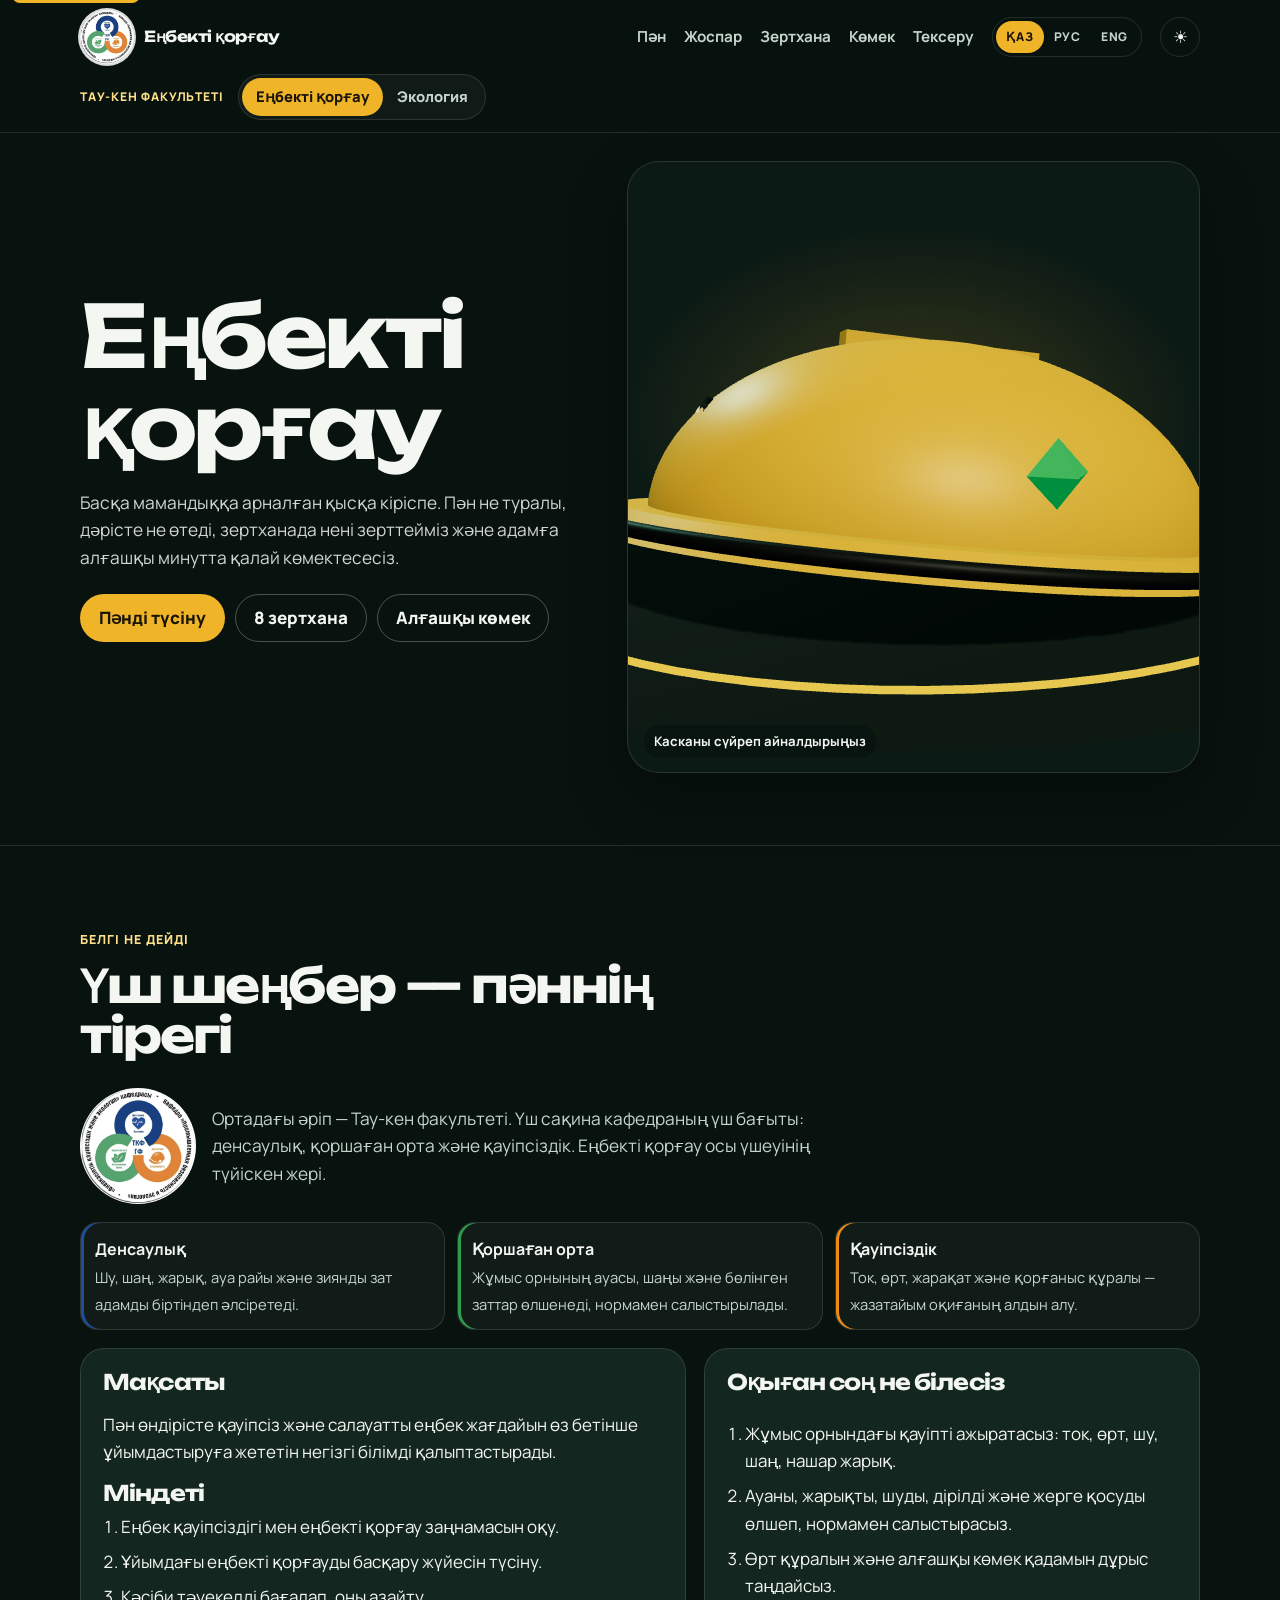
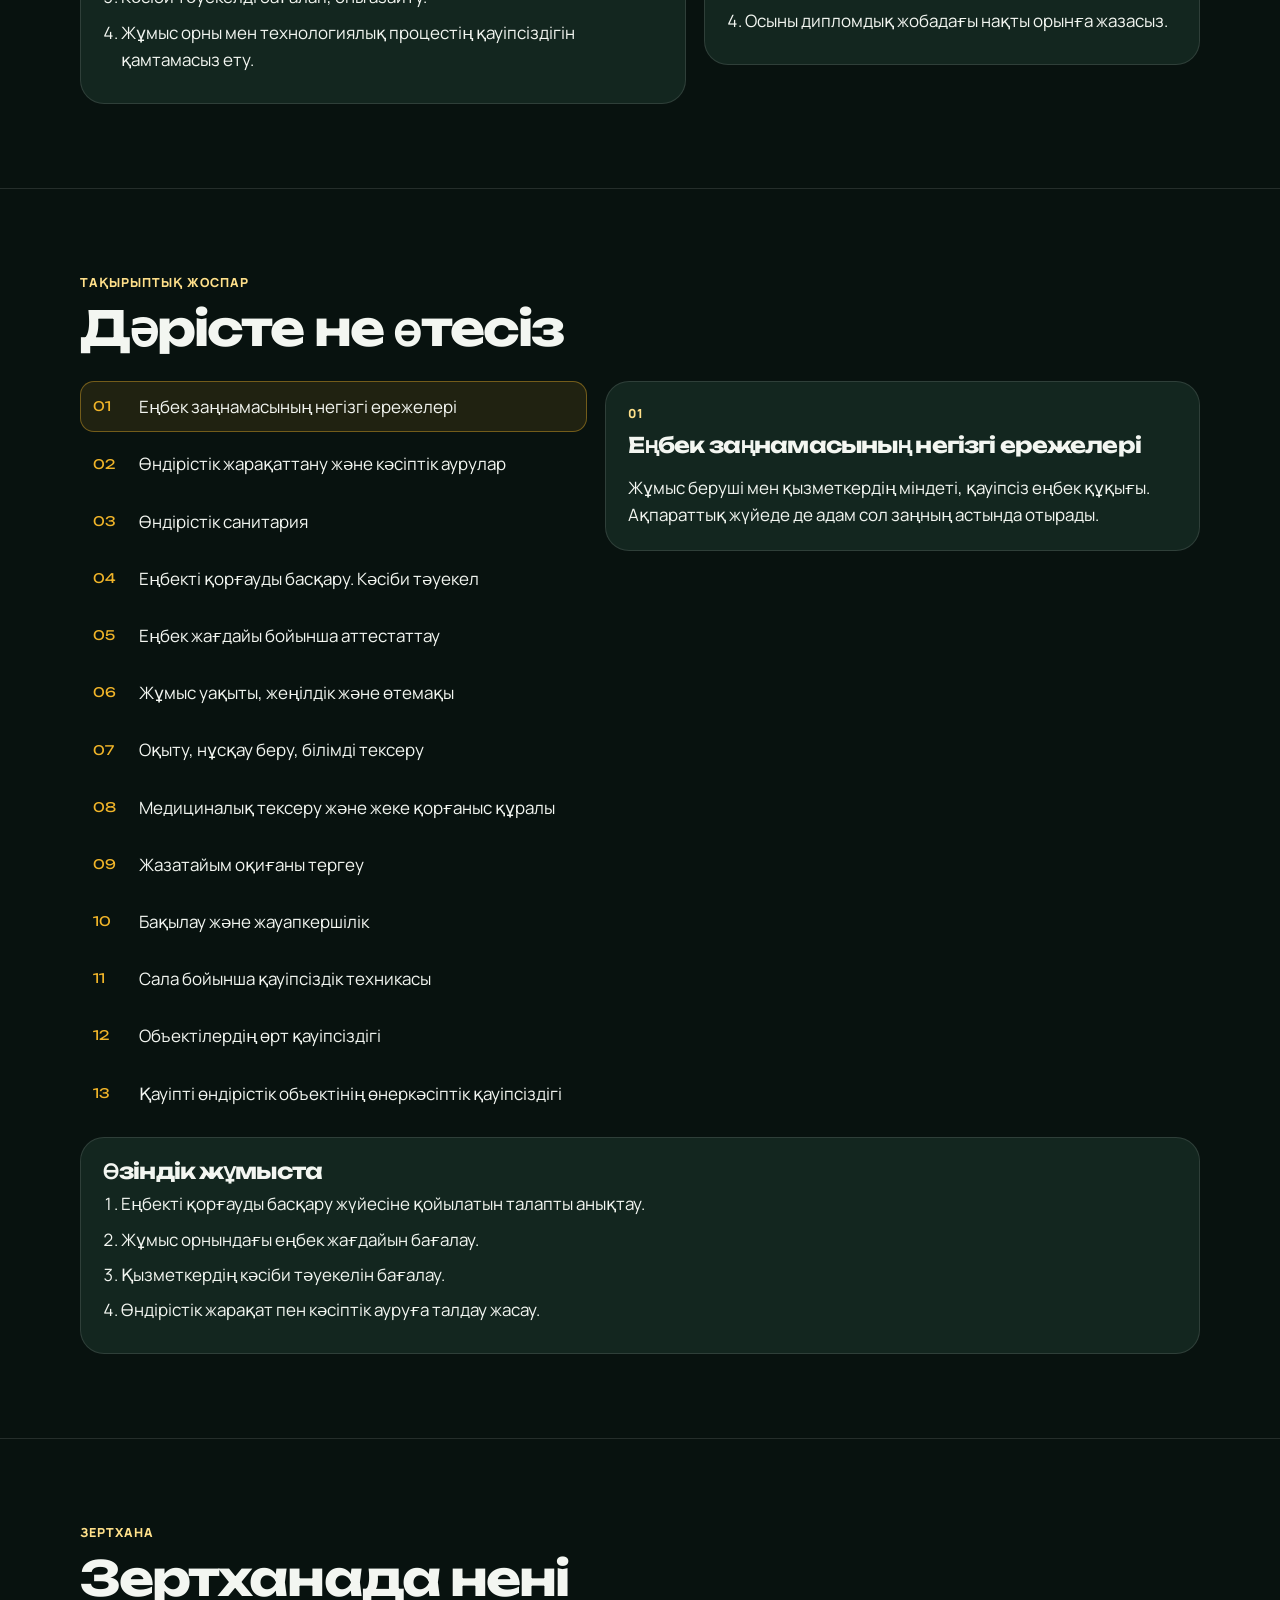
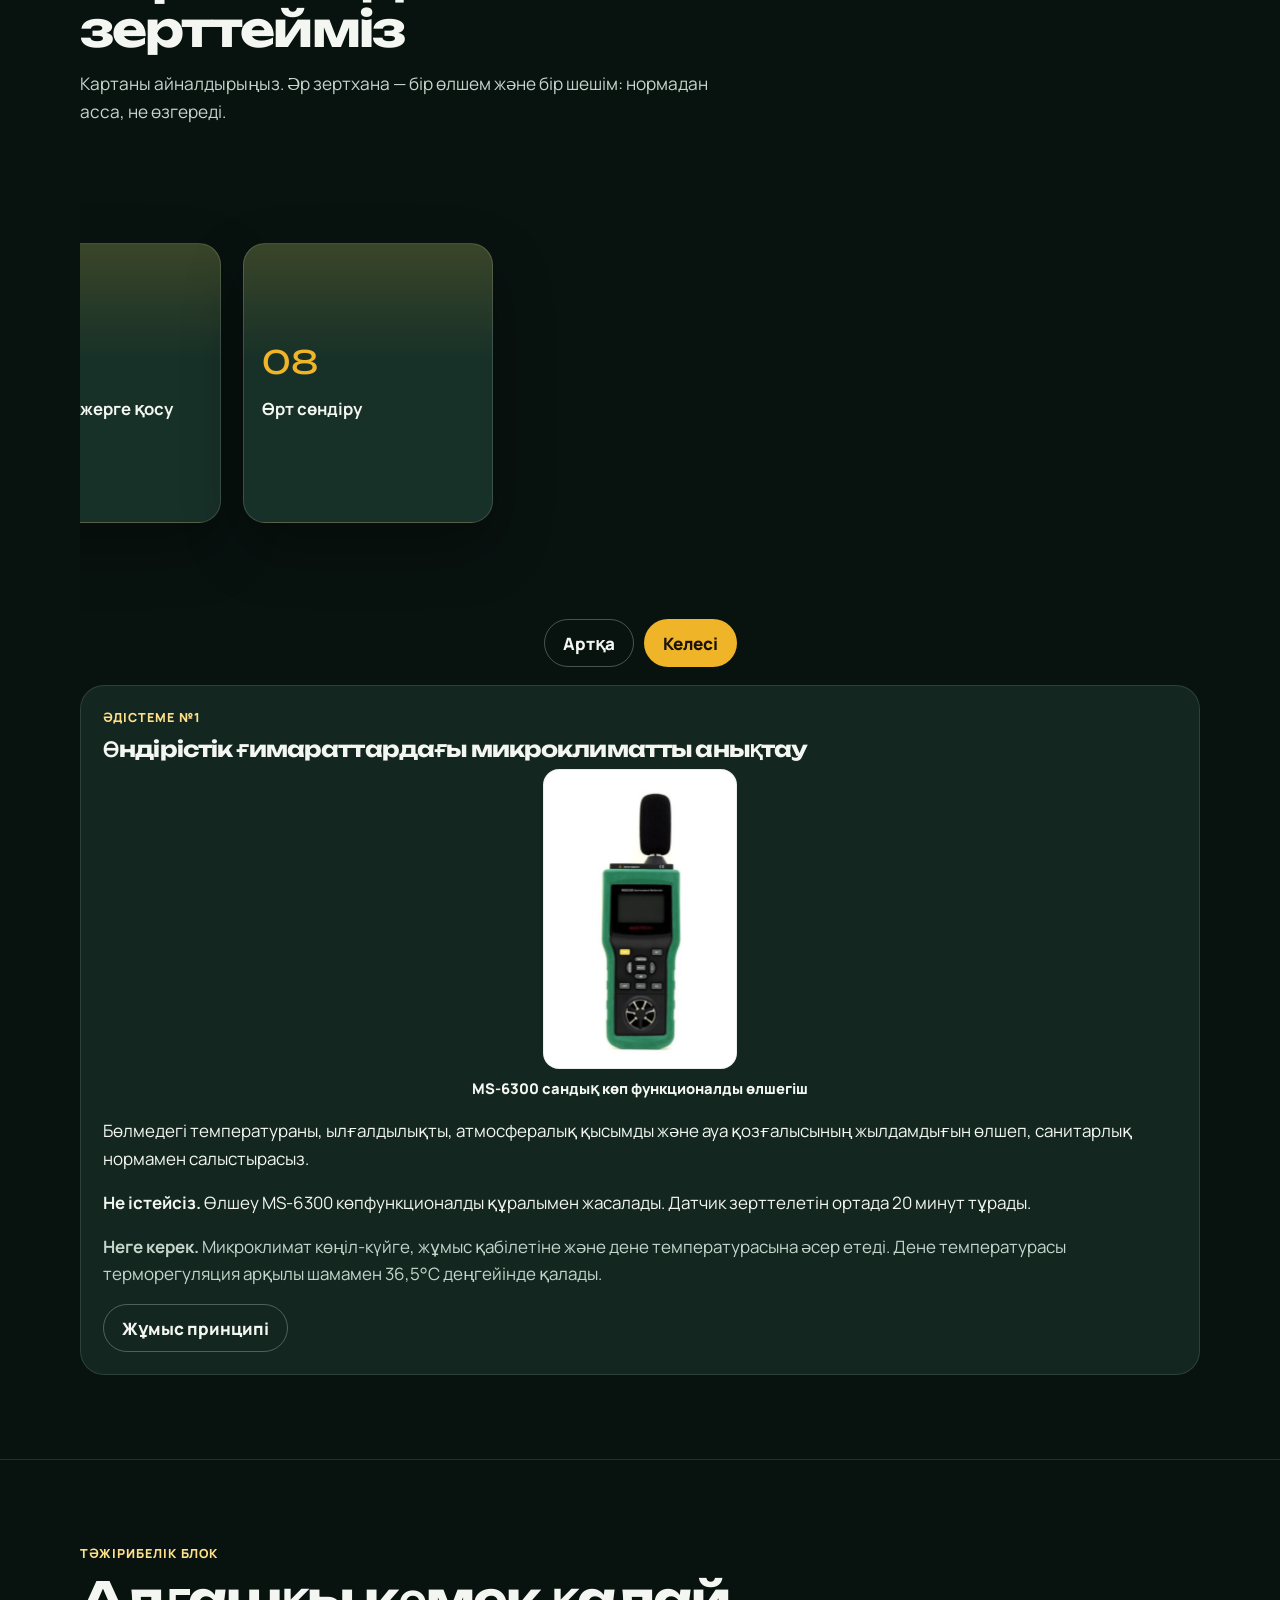
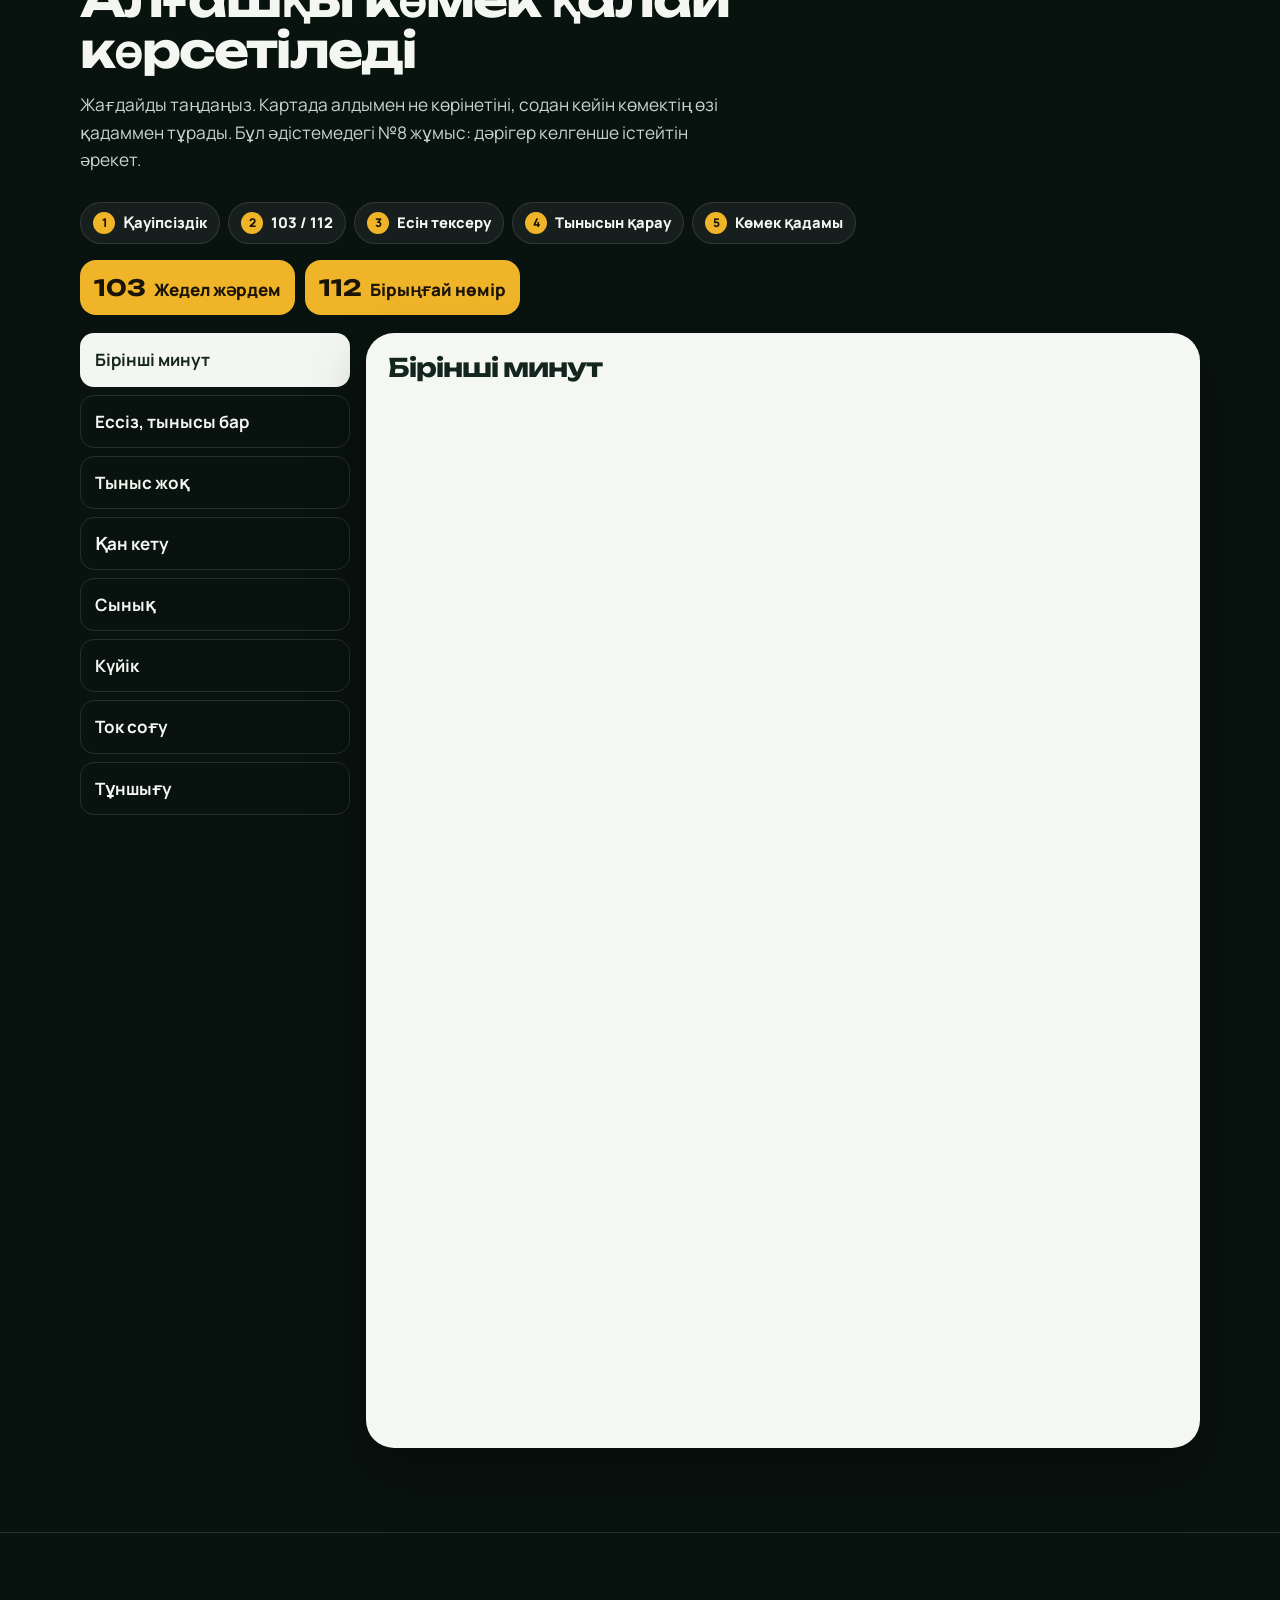
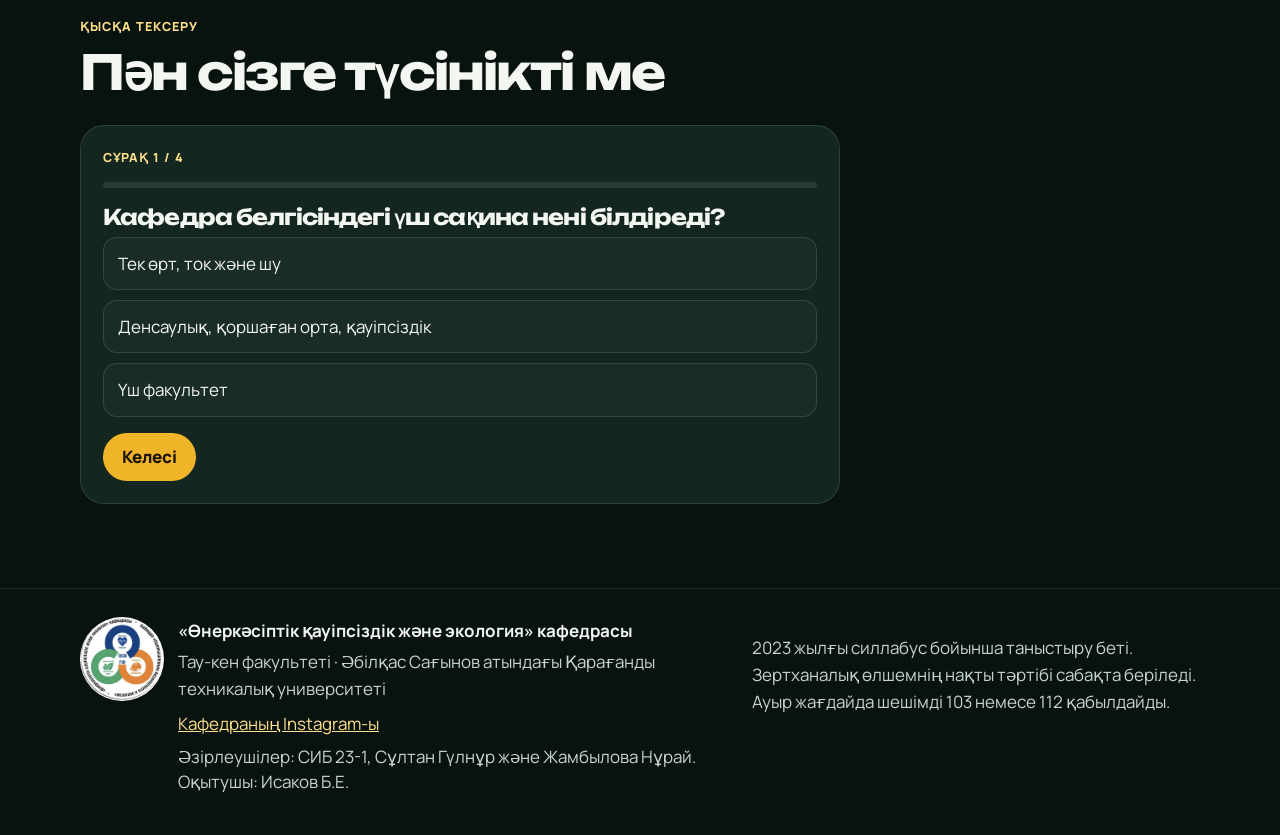
==== commit aa34af69: "Add first-aid comics in Kazakh, Russian, and English. Each aid card can open its own comic, and the " ====
--- a/index.html
+++ b/index.html
@@ -21,7 +21,7 @@
   <link rel="preconnect" href="https://fonts.googleapis.com">
   <link rel="preconnect" href="https://fonts.gstatic.com" crossorigin>
   <link href="https://fonts.googleapis.com/css2?family=Manrope:wght@400;500;600;700;800&family=Unbounded:wght@500;700&display=swap" rel="stylesheet">
-  <link rel="stylesheet" href="styles.css?v=11">
+  <link rel="stylesheet" href="styles.css?v=13">
 </head>
 <body>
   <a class="skip" href="#main" data-i18n="skip">Негізгіге өту</a>
@@ -191,6 +191,12 @@
           <article class="protocol" id="protocol"></article>
         </div>
       </div>
+      <dialog class="comic-dialog" id="comic-dialog">
+        <form method="dialog">
+          <button class="comic-close" type="submit" data-i18n="comicClose">Жабу</button>
+        </form>
+        <img id="comic-full" width="1024" height="558" alt="">
+      </dialog>
     </section>
 
     <section class="section" id="check">
@@ -312,6 +318,6 @@
 
   <script src="vendor/three.min.js"></script>
   <script src="scene.js"></script>
-  <script src="app.js?v=28"></script>
+  <script src="app.js?v=37"></script>
 </body>
 </html>
--- a/styles.css
+++ b/styles.css
@@ -541,6 +541,30 @@
   letter-spacing: -0.03em;
 }
 .lab-block p { margin: 0 0 10px; }
+.meter {
+  margin: 8px 0 16px;
+  display: flex;
+  flex-direction: column;
+  align-items: center;
+  gap: 8px;
+}
+.meter img {
+  width: auto;
+  max-width: min(100%, 520px);
+  max-height: 300px;
+  height: auto;
+  object-fit: contain;
+  background: #fff;
+  border-radius: 16px;
+  padding: 10px 12px;
+  border: 1px solid rgba(23, 36, 30, 0.08);
+}
+.meter figcaption {
+  margin: 0;
+  font-weight: 800;
+  font-size: 0.92rem;
+  text-align: center;
+}
 .norms-wrap { overflow-x: auto; margin: 8px 0 4px; }
 .norms {
   width: 100%;
@@ -661,6 +685,64 @@
   box-shadow: var(--shadow);
 }
 .protocol h3 { font-size: 1.6rem; }
+.comic { margin: 6px 0 4px; }
+.comic-open {
+  display: block;
+  width: 100%;
+  padding: 0;
+  border: 0;
+  border-radius: 16px;
+  overflow: hidden;
+  cursor: zoom-in;
+  background: #fff;
+  box-shadow: 0 8px 24px rgba(20, 36, 30, 0.12);
+}
+.comic-open img {
+  display: block;
+  width: 100%;
+  height: auto;
+}
+.comic figcaption {
+  margin: 8px 2px 0;
+  font-size: 0.86rem;
+  font-weight: 700;
+  color: rgba(20, 36, 30, 0.62);
+}
+.comic-dialog {
+  width: min(1080px, calc(100vw - 28px));
+  max-height: calc(100vh - 24px);
+  margin: auto;
+  padding: 10px 10px 14px;
+  border: 0;
+  border-radius: 18px;
+  background: #fff;
+  color: #17241e;
+  overflow: auto;
+  box-shadow: 0 24px 80px rgba(0, 0, 0, 0.4);
+}
+.comic-dialog::backdrop { background: rgba(8, 18, 15, 0.78); }
+.comic-dialog img {
+  display: block;
+  width: 100%;
+  height: auto;
+  border-radius: 12px;
+}
+.comic-dialog form {
+  display: flex;
+  justify-content: flex-end;
+  margin: 0 0 8px;
+}
+.comic-close {
+  border: 0;
+  border-radius: 999px;
+  background: #17241e;
+  color: #f3f6f1;
+  font: inherit;
+  font-weight: 800;
+  min-height: 40px;
+  padding: 8px 14px;
+  cursor: pointer;
+}
 .steps { list-style: none; margin: 12px 0 0; padding: 0; }
 .step {
   display: grid;
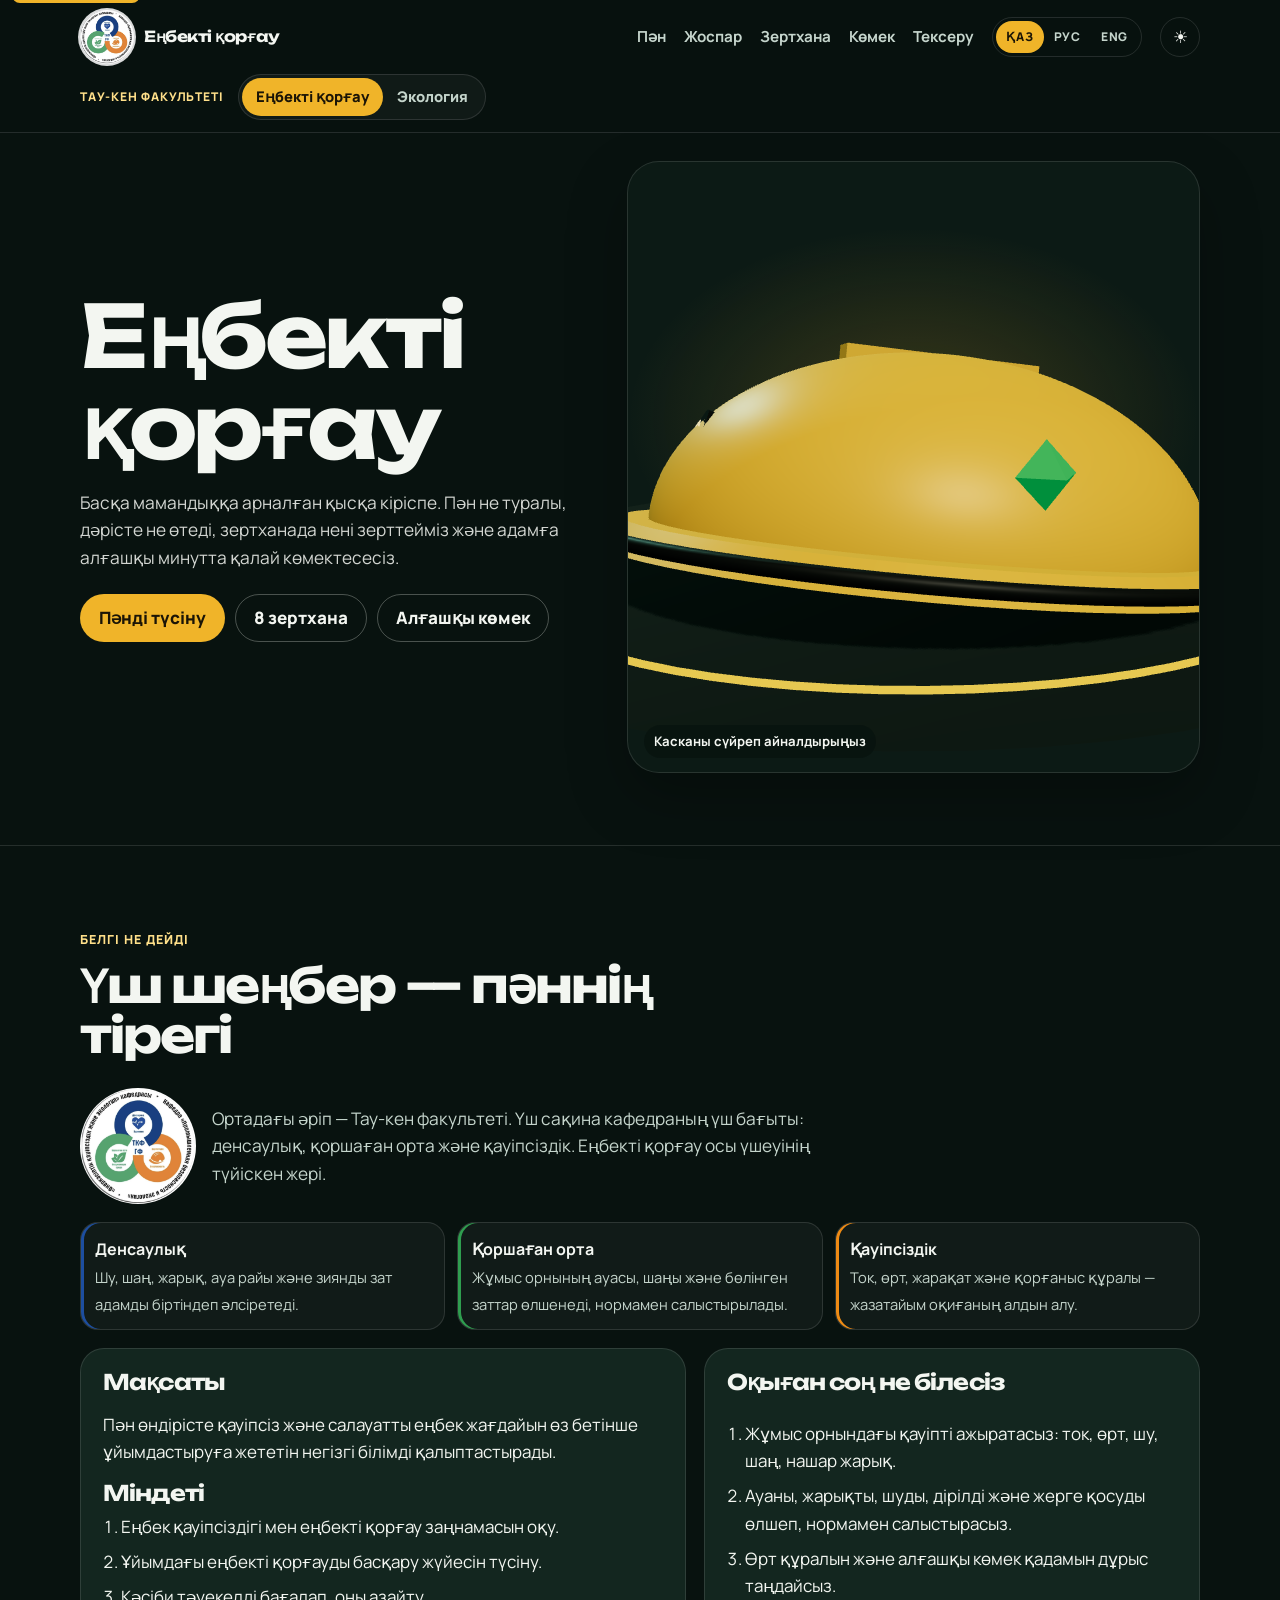
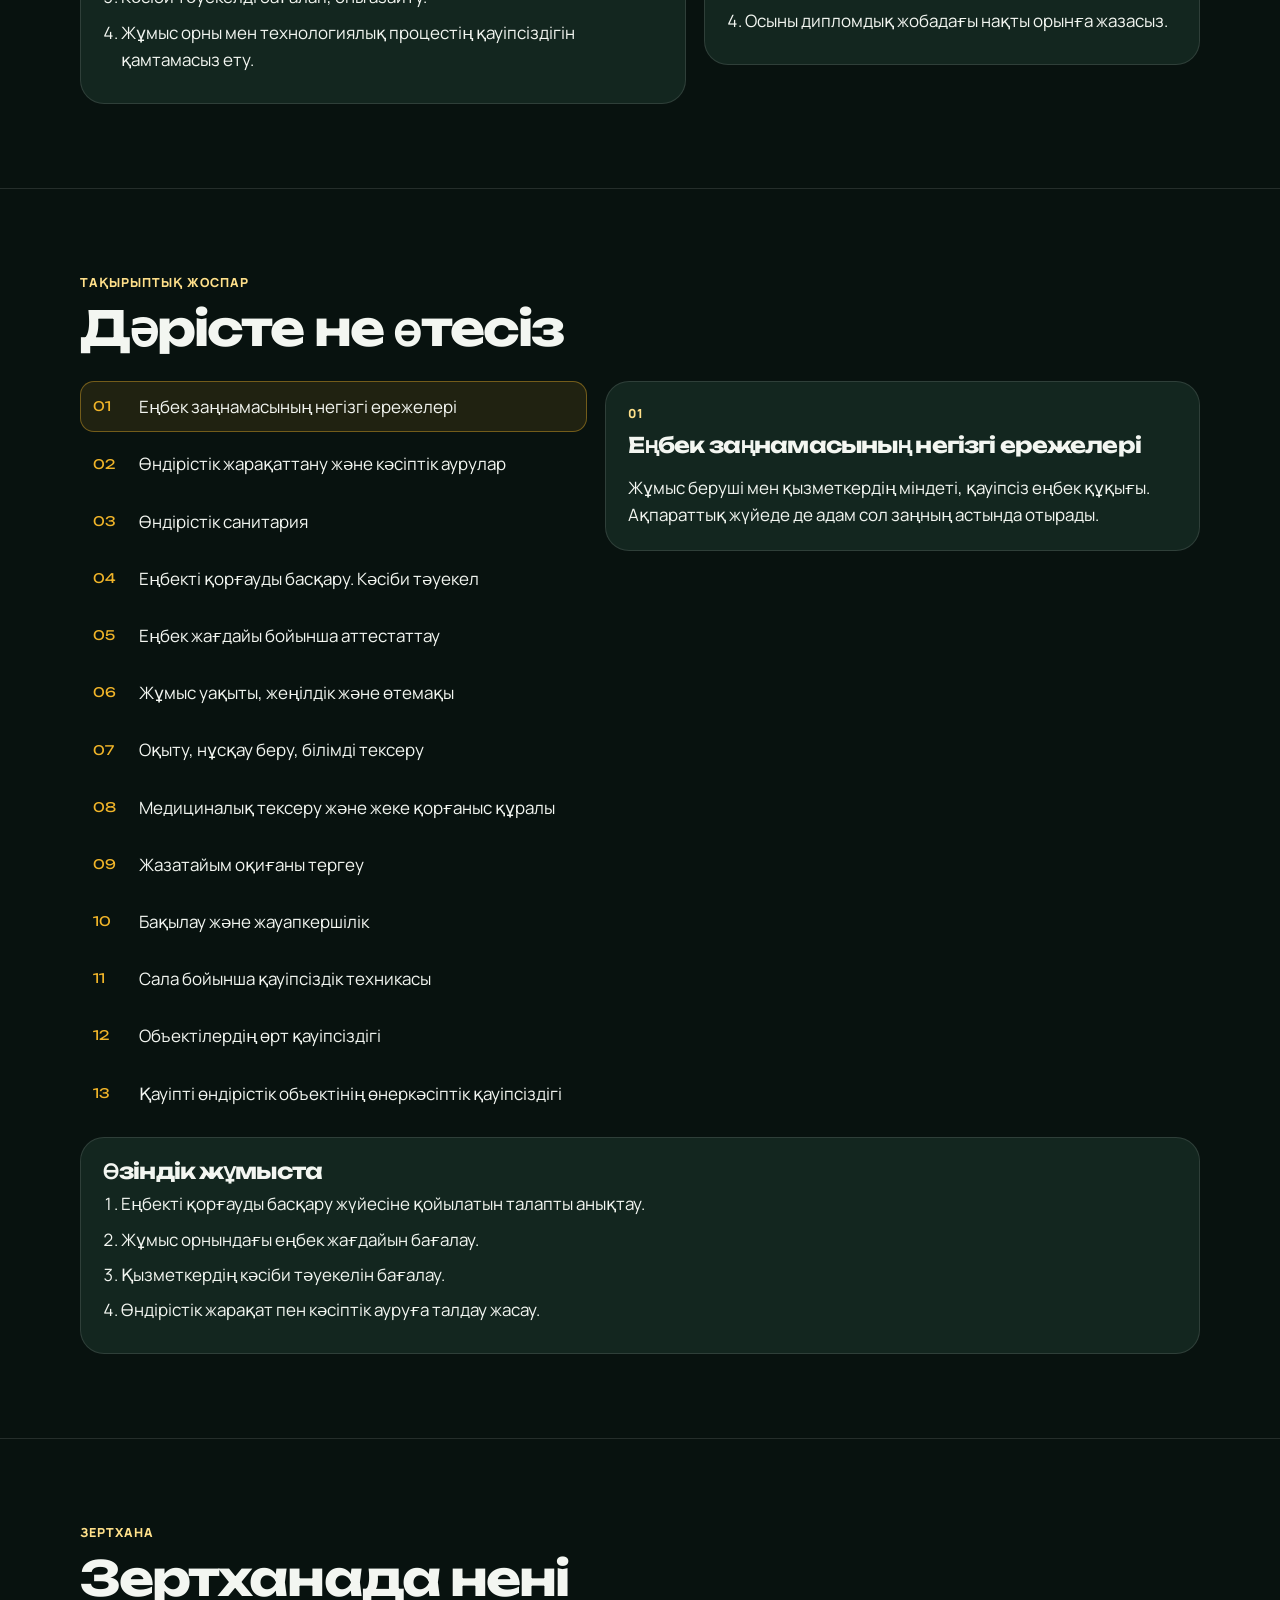
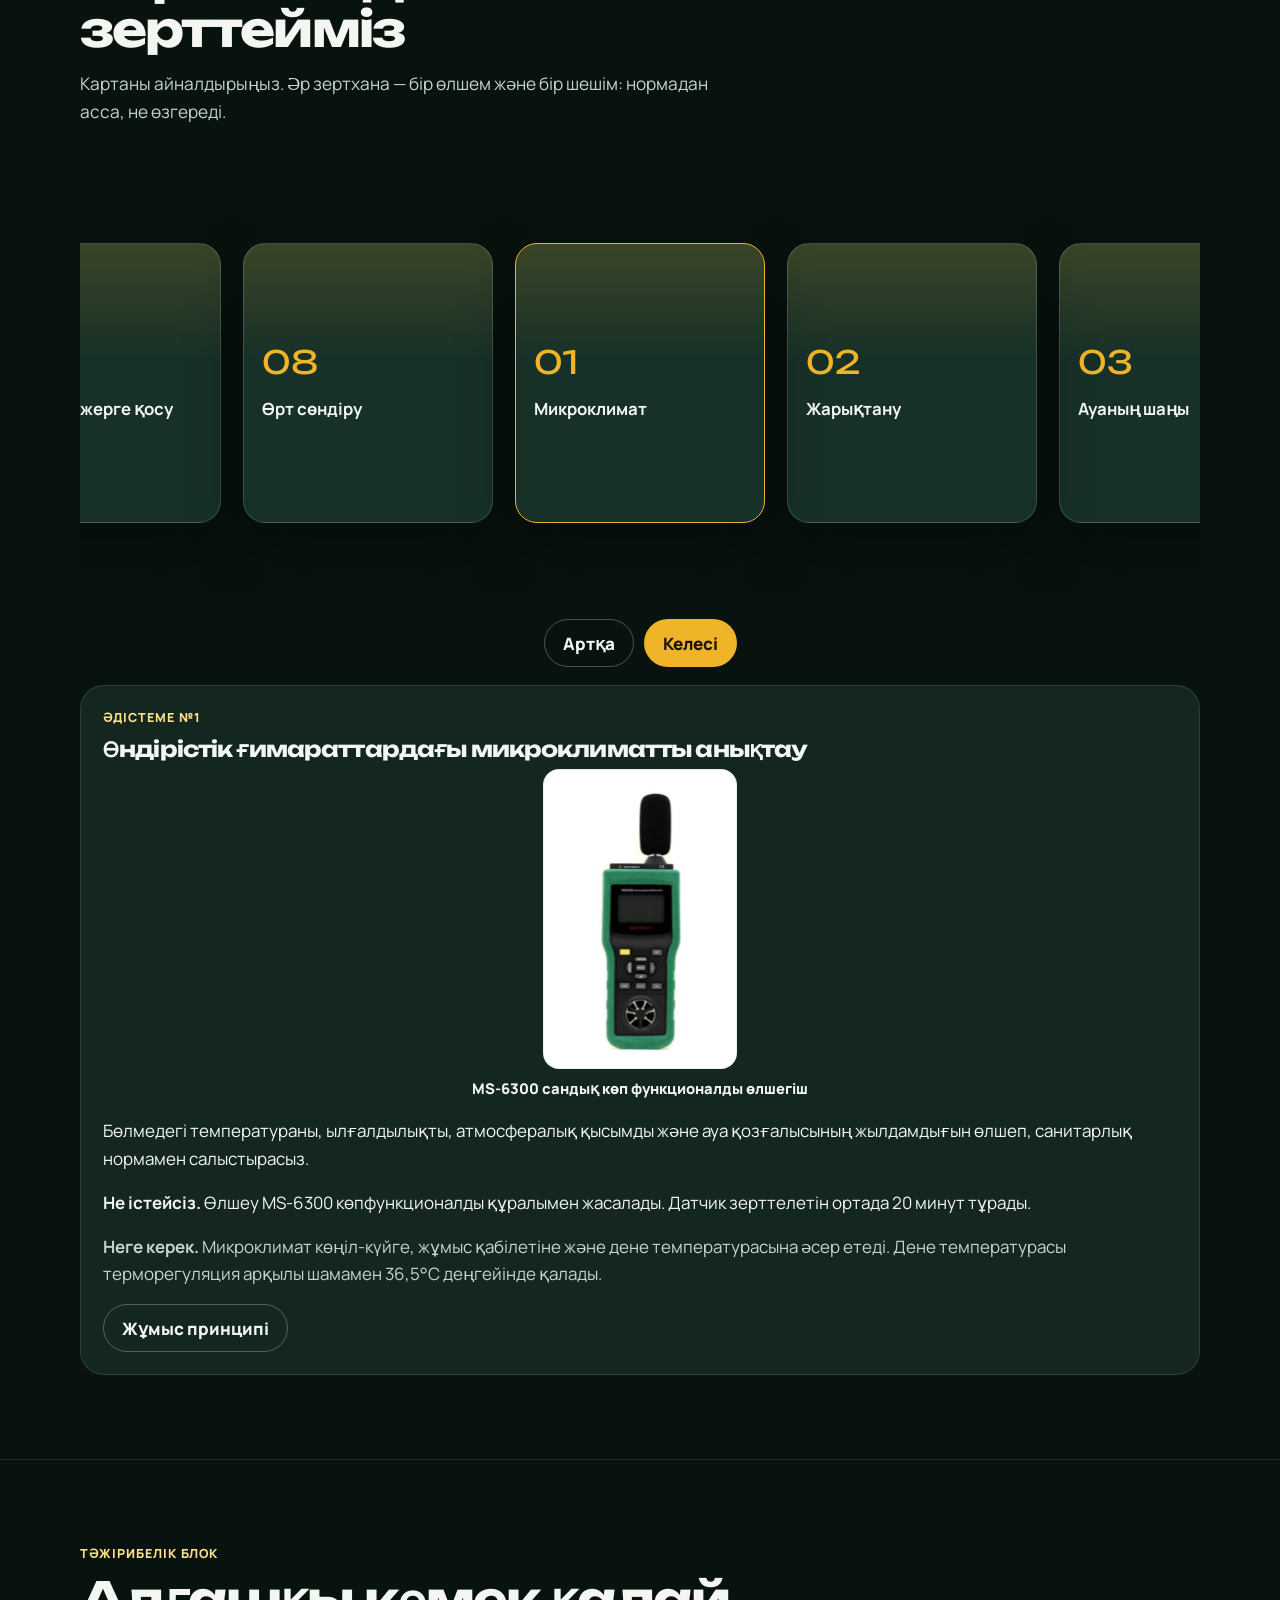
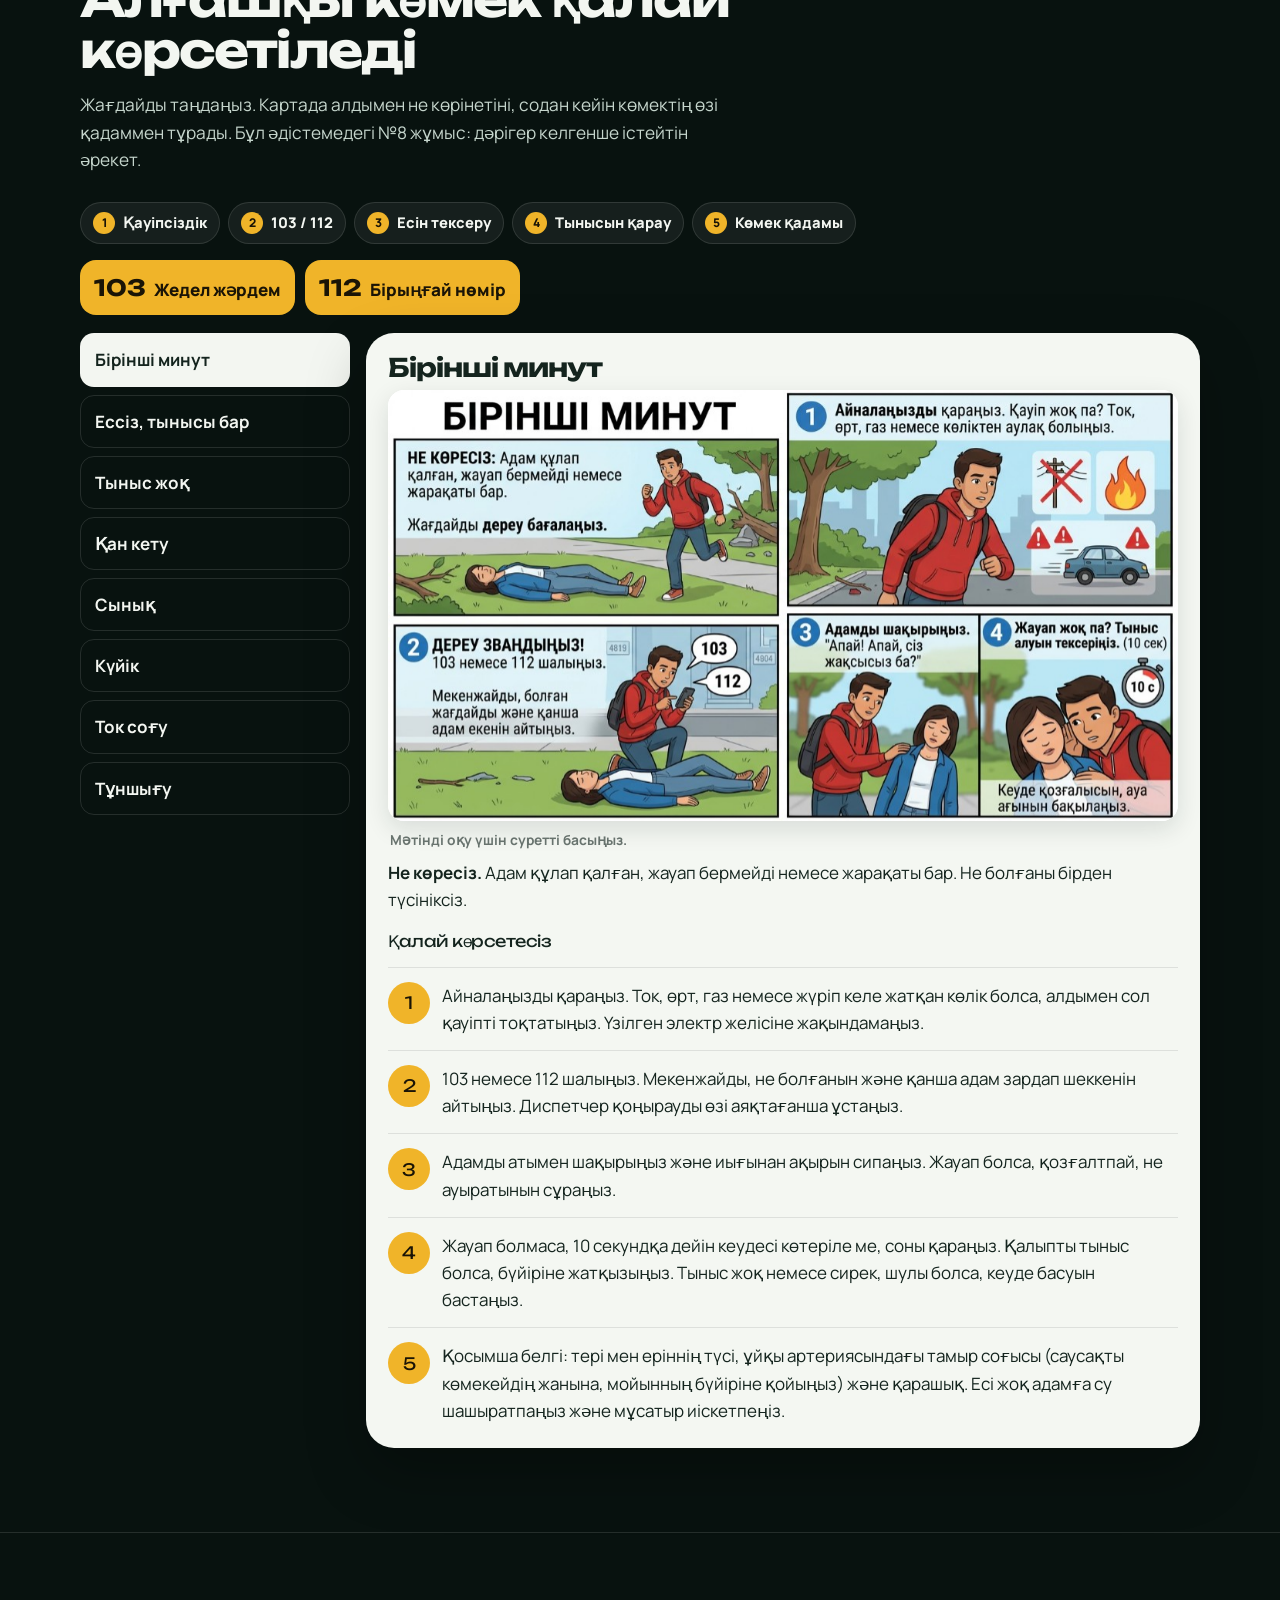
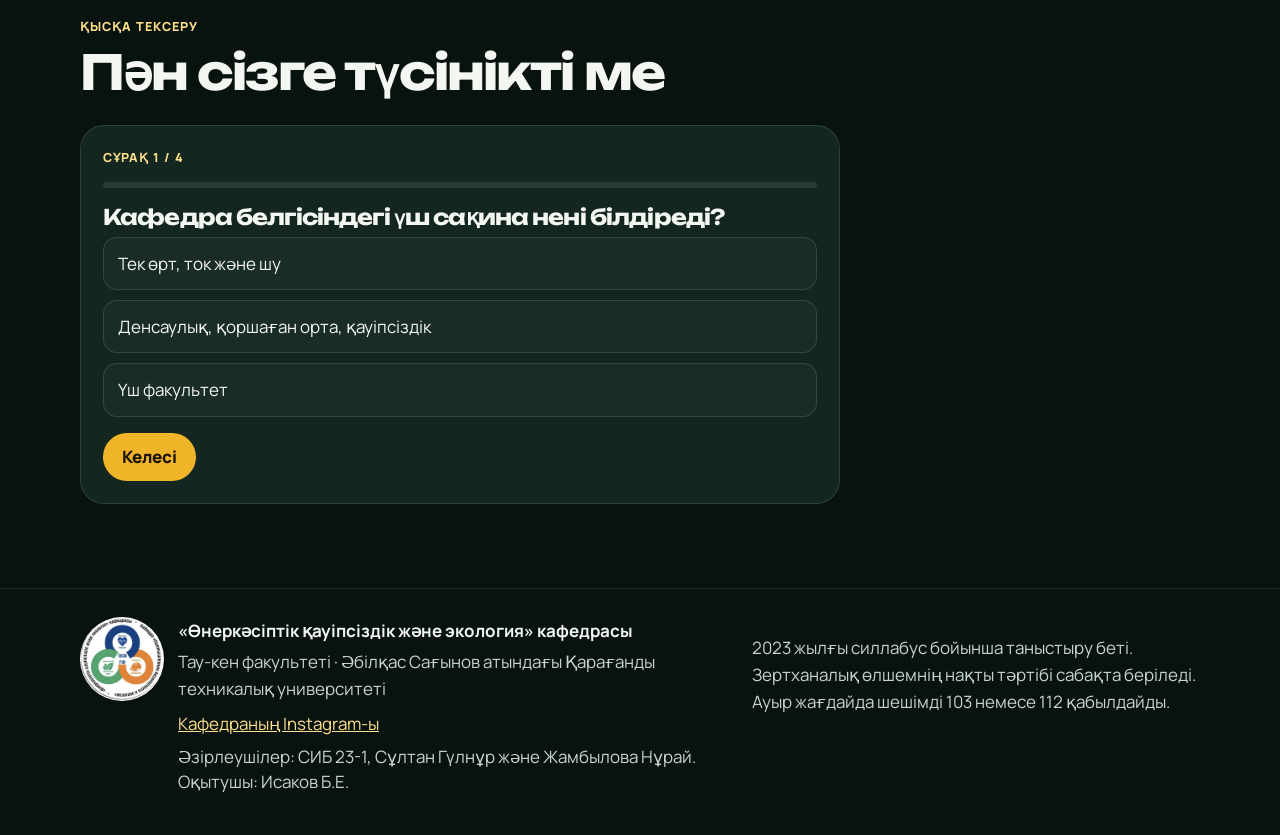
==== commit 14b620cb: "Show the helmet again after switching back from ecology. Co-authored-by: Cursor <cursoragent@cursor." ====
--- a/index.html
+++ b/index.html
@@ -21,7 +21,7 @@
   <link rel="preconnect" href="https://fonts.googleapis.com">
   <link rel="preconnect" href="https://fonts.gstatic.com" crossorigin>
   <link href="https://fonts.googleapis.com/css2?family=Manrope:wght@400;500;600;700;800&family=Unbounded:wght@500;700&display=swap" rel="stylesheet">
-  <link rel="stylesheet" href="styles.css?v=13">
+  <link rel="stylesheet" href="styles.css?v=11">
 </head>
 <body>
   <a class="skip" href="#main" data-i18n="skip">Негізгіге өту</a>
@@ -191,12 +191,6 @@
           <article class="protocol" id="protocol"></article>
         </div>
       </div>
-      <dialog class="comic-dialog" id="comic-dialog">
-        <form method="dialog">
-          <button class="comic-close" type="submit" data-i18n="comicClose">Жабу</button>
-        </form>
-        <img id="comic-full" width="1024" height="558" alt="">
-      </dialog>
     </section>
 
     <section class="section" id="check">
@@ -218,8 +212,7 @@
             <h1 data-i18n="ecoTitle">Экология</h1>
             <p class="lede" data-i18n="ecoHeroLead"></p>
             <div class="cta">
-              <a class="btn btn-primary" href="#eco-about" data-i18n="ctaAbout">Пәнді түсіну</a>
-              <a class="btn btn-ghost" href="#eco-plan" data-i18n="ecoCtaPlan">12 дәріс</a>
+              <a class="btn btn-primary" href="#eco-plan" data-i18n="ecoCtaPlan">12 дәріс</a>
               <a class="btn btn-ghost" href="#eco-prac" data-i18n="ecoCtaImpact">8 практика</a>
             </div>
           </div>
@@ -229,44 +222,6 @@
               <div class="planet-orbit"></div>
             </div>
             <p class="drag-hint" data-i18n="ecoHint">Қоршаған орта</p>
-          </div>
-        </div>
-      </section>
-
-      <section class="section" id="eco-about">
-        <div class="wrap">
-          <div class="section-head">
-            <p class="kicker" data-i18n="aboutKicker">Белгі не дейді</p>
-            <h2 data-i18n="aboutTitle">Үш шеңбер — пәннің тірегі</h2>
-          </div>
-          <div class="identity">
-            <img src="logo.jpg" width="116" height="116" alt="" data-i18n-alt="logoAlt">
-            <p class="lede" data-i18n="ecoIconLead" style="margin:0"></p>
-          </div>
-          <div class="pillars">
-            <article class="pillar health"><b data-i18n="pHealth">Денсаулық</b><span data-i18n="ecoPHealth"></span></article>
-            <article class="pillar env"><b data-i18n="pEnv">Қоршаған орта</b><span data-i18n="ecoPEnv"></span></article>
-            <article class="pillar safe"><b data-i18n="pSafe">Қауіпсіздік</b><span data-i18n="ecoPSafe"></span></article>
-          </div>
-          <div class="grid-2" style="margin-top:18px">
-            <article class="card">
-              <h3 data-i18n="ecoDescTitle">Пәннің сипаттамасы</h3>
-              <p data-i18n="ecoDescText"></p>
-              <h3 data-i18n="goalTitle">Мақсаты</h3>
-              <p data-i18n="ecoGoalText"></p>
-            </article>
-            <article class="card">
-              <h3 data-i18n="ecoTaskTitle">Міндеттері</h3>
-              <ol class="tasks">
-                <li data-i18n="ecoTask1"></li>
-                <li data-i18n="ecoTask2"></li>
-                <li data-i18n="ecoTask3"></li>
-                <li data-i18n="ecoTask4"></li>
-                <li data-i18n="ecoTask5"></li>
-                <li data-i18n="ecoTask6"></li>
-                <li data-i18n="ecoTask7"></li>
-              </ol>
-            </article>
           </div>
         </div>
       </section>
@@ -317,7 +272,7 @@
   </footer>
 
   <script src="vendor/three.min.js"></script>
-  <script src="scene.js"></script>
-  <script src="app.js?v=37"></script>
+  <script src="scene.js?v=2"></script>
+  <script src="app.js?v=25"></script>
 </body>
 </html>
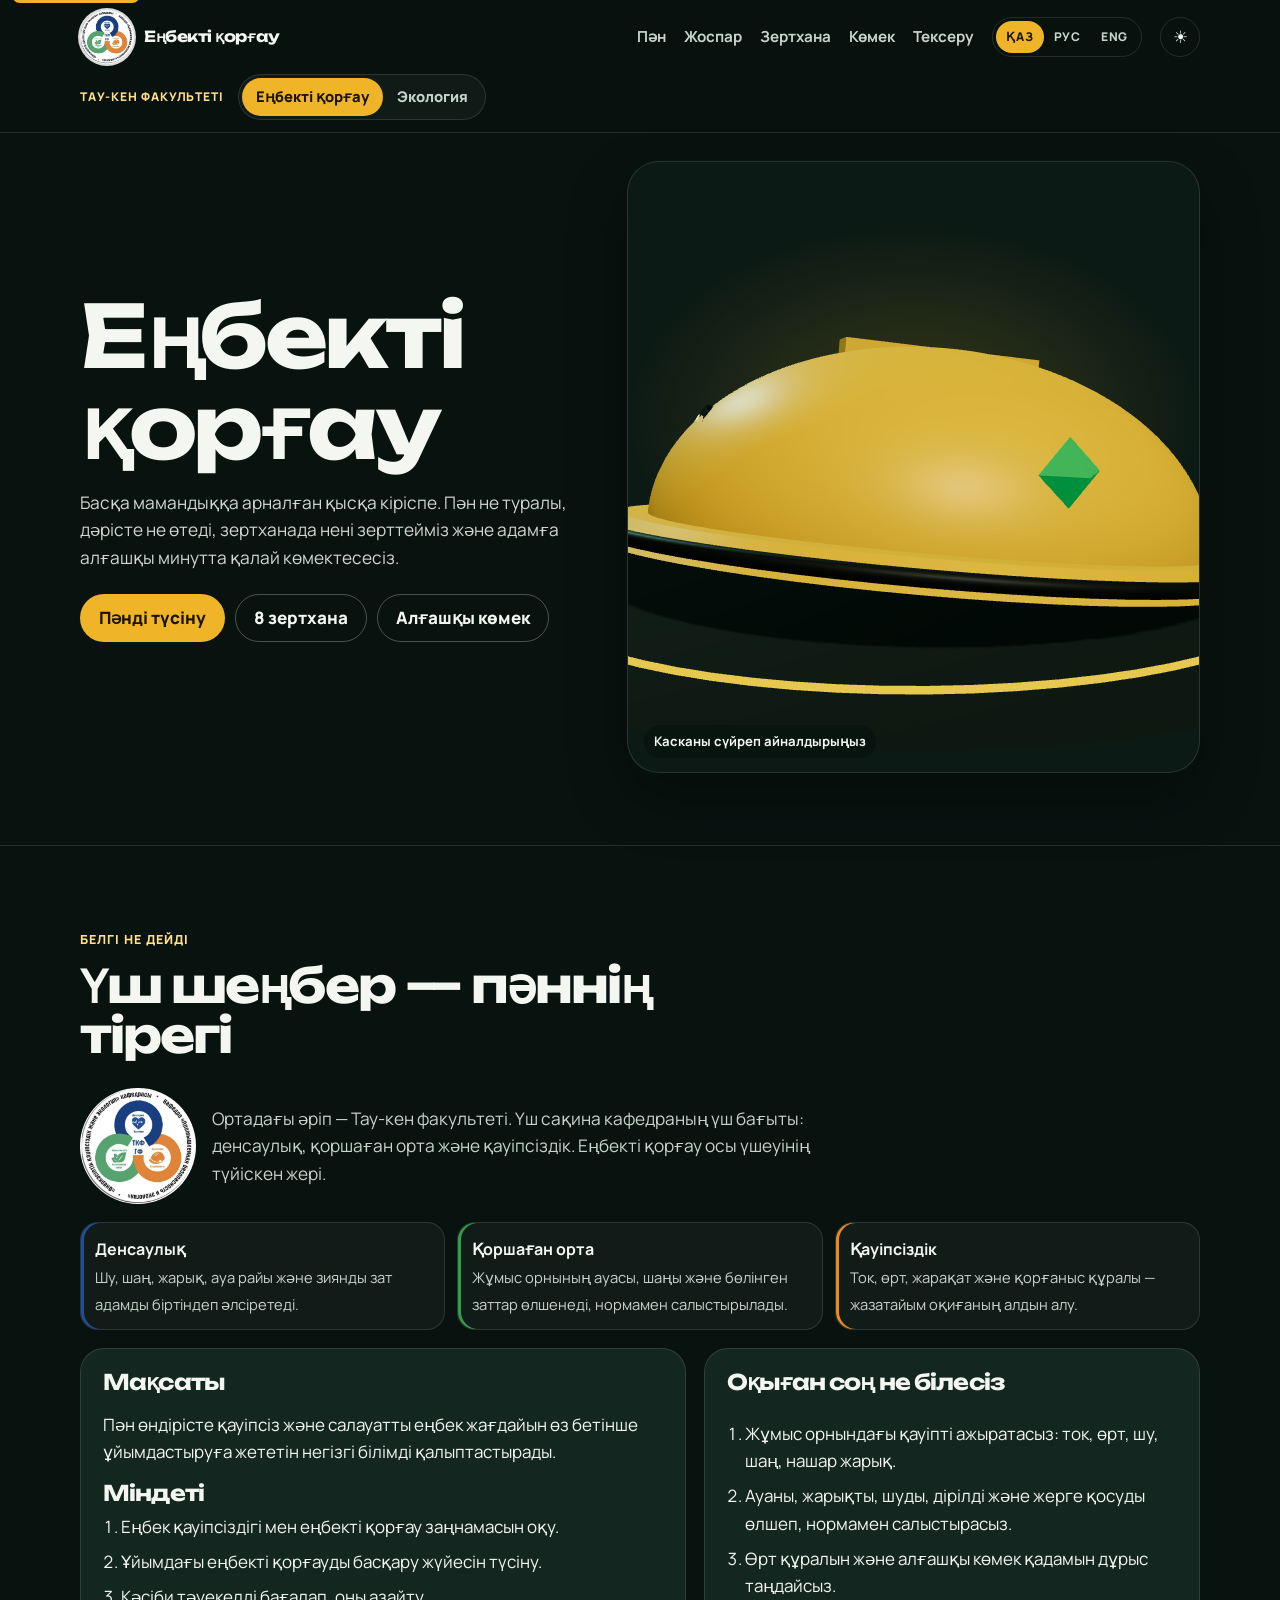
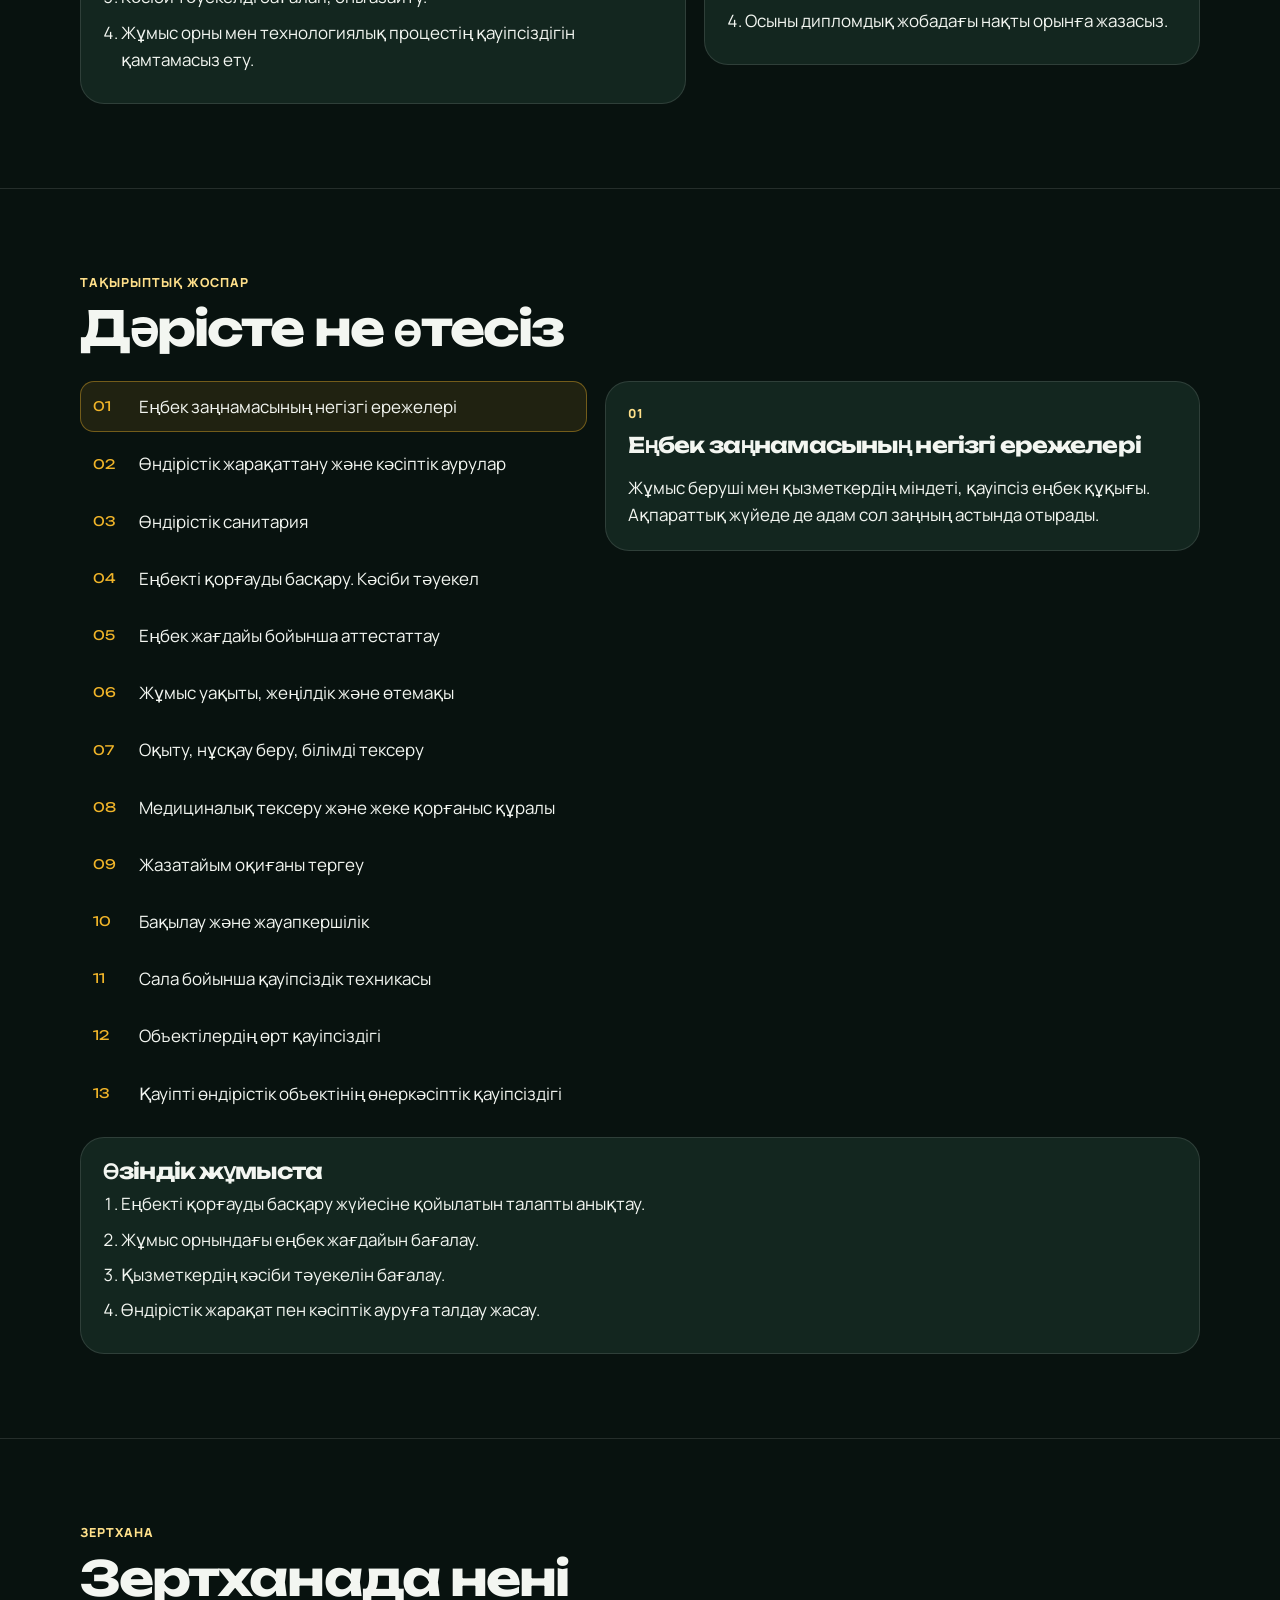
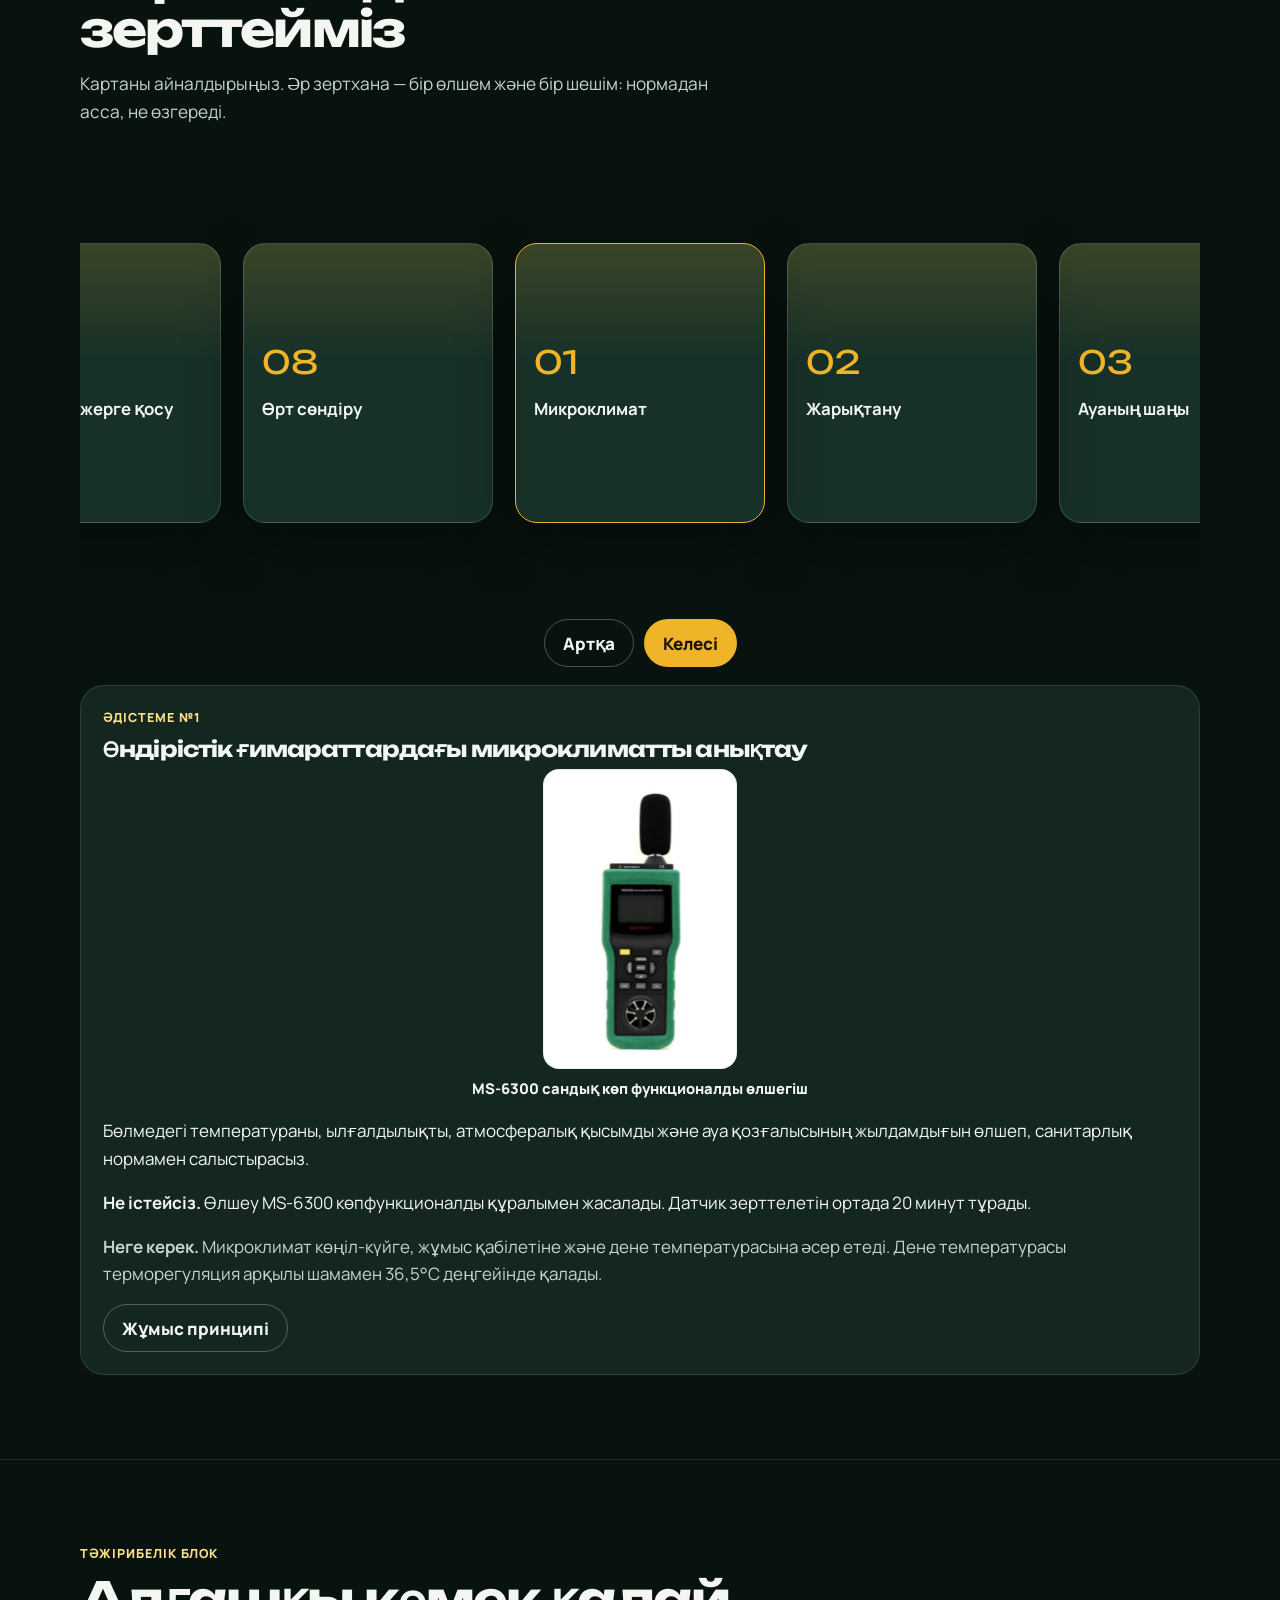
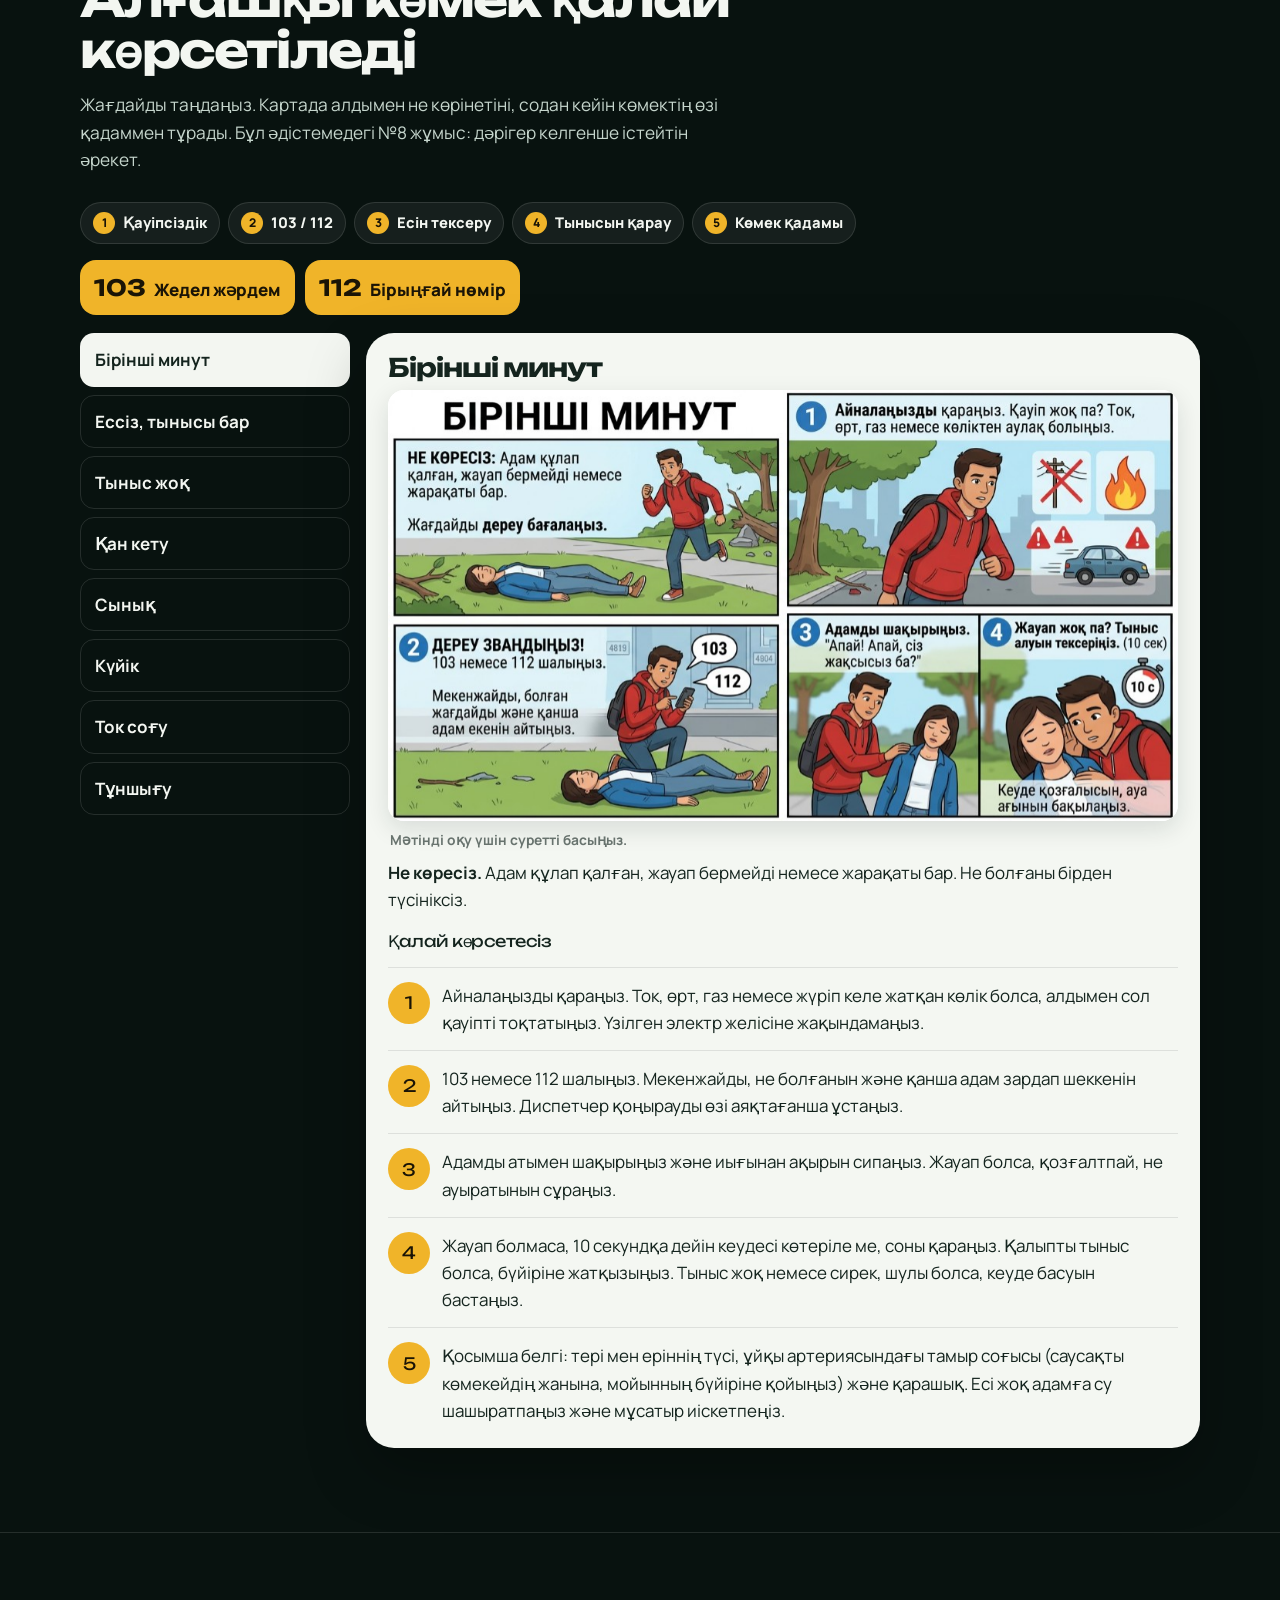
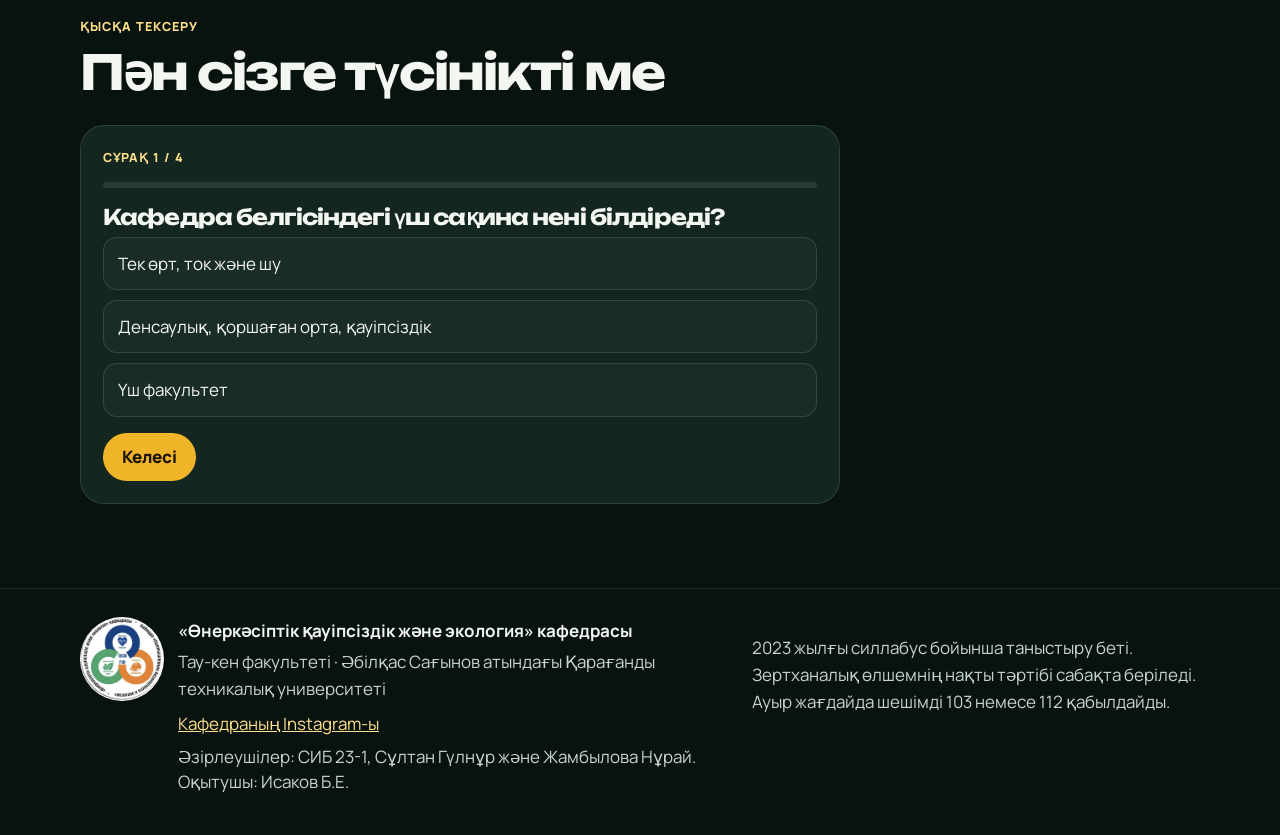
==== commit 03154856: "Restore the ecology section removed with the helmet fix. Co-authored-by: Cursor <cursoragent@cursor." ====
--- a/index.html
+++ b/index.html
@@ -21,7 +21,7 @@
   <link rel="preconnect" href="https://fonts.googleapis.com">
   <link rel="preconnect" href="https://fonts.gstatic.com" crossorigin>
   <link href="https://fonts.googleapis.com/css2?family=Manrope:wght@400;500;600;700;800&family=Unbounded:wght@500;700&display=swap" rel="stylesheet">
-  <link rel="stylesheet" href="styles.css?v=11">
+  <link rel="stylesheet" href="styles.css?v=13">
 </head>
 <body>
   <a class="skip" href="#main" data-i18n="skip">Негізгіге өту</a>
@@ -191,6 +191,12 @@
           <article class="protocol" id="protocol"></article>
         </div>
       </div>
+      <dialog class="comic-dialog" id="comic-dialog">
+        <form method="dialog">
+          <button class="comic-close" type="submit" data-i18n="comicClose">Жабу</button>
+        </form>
+        <img id="comic-full" width="1024" height="558" alt="">
+      </dialog>
     </section>
 
     <section class="section" id="check">
@@ -212,7 +218,8 @@
             <h1 data-i18n="ecoTitle">Экология</h1>
             <p class="lede" data-i18n="ecoHeroLead"></p>
             <div class="cta">
-              <a class="btn btn-primary" href="#eco-plan" data-i18n="ecoCtaPlan">12 дәріс</a>
+              <a class="btn btn-primary" href="#eco-about" data-i18n="ctaAbout">Пәнді түсіну</a>
+              <a class="btn btn-ghost" href="#eco-plan" data-i18n="ecoCtaPlan">12 дәріс</a>
               <a class="btn btn-ghost" href="#eco-prac" data-i18n="ecoCtaImpact">8 практика</a>
             </div>
           </div>
@@ -222,6 +229,44 @@
               <div class="planet-orbit"></div>
             </div>
             <p class="drag-hint" data-i18n="ecoHint">Қоршаған орта</p>
+          </div>
+        </div>
+      </section>
+
+      <section class="section" id="eco-about">
+        <div class="wrap">
+          <div class="section-head">
+            <p class="kicker" data-i18n="aboutKicker">Белгі не дейді</p>
+            <h2 data-i18n="aboutTitle">Үш шеңбер — пәннің тірегі</h2>
+          </div>
+          <div class="identity">
+            <img src="logo.jpg" width="116" height="116" alt="" data-i18n-alt="logoAlt">
+            <p class="lede" data-i18n="ecoIconLead" style="margin:0"></p>
+          </div>
+          <div class="pillars">
+            <article class="pillar health"><b data-i18n="pHealth">Денсаулық</b><span data-i18n="ecoPHealth"></span></article>
+            <article class="pillar env"><b data-i18n="pEnv">Қоршаған орта</b><span data-i18n="ecoPEnv"></span></article>
+            <article class="pillar safe"><b data-i18n="pSafe">Қауіпсіздік</b><span data-i18n="ecoPSafe"></span></article>
+          </div>
+          <div class="grid-2" style="margin-top:18px">
+            <article class="card">
+              <h3 data-i18n="ecoDescTitle">Пәннің сипаттамасы</h3>
+              <p data-i18n="ecoDescText"></p>
+              <h3 data-i18n="goalTitle">Мақсаты</h3>
+              <p data-i18n="ecoGoalText"></p>
+            </article>
+            <article class="card">
+              <h3 data-i18n="ecoTaskTitle">Міндеттері</h3>
+              <ol class="tasks">
+                <li data-i18n="ecoTask1"></li>
+                <li data-i18n="ecoTask2"></li>
+                <li data-i18n="ecoTask3"></li>
+                <li data-i18n="ecoTask4"></li>
+                <li data-i18n="ecoTask5"></li>
+                <li data-i18n="ecoTask6"></li>
+                <li data-i18n="ecoTask7"></li>
+              </ol>
+            </article>
           </div>
         </div>
       </section>
@@ -273,6 +318,6 @@
 
   <script src="vendor/three.min.js"></script>
   <script src="scene.js?v=2"></script>
-  <script src="app.js?v=25"></script>
+  <script src="app.js?v=37"></script>
 </body>
 </html>
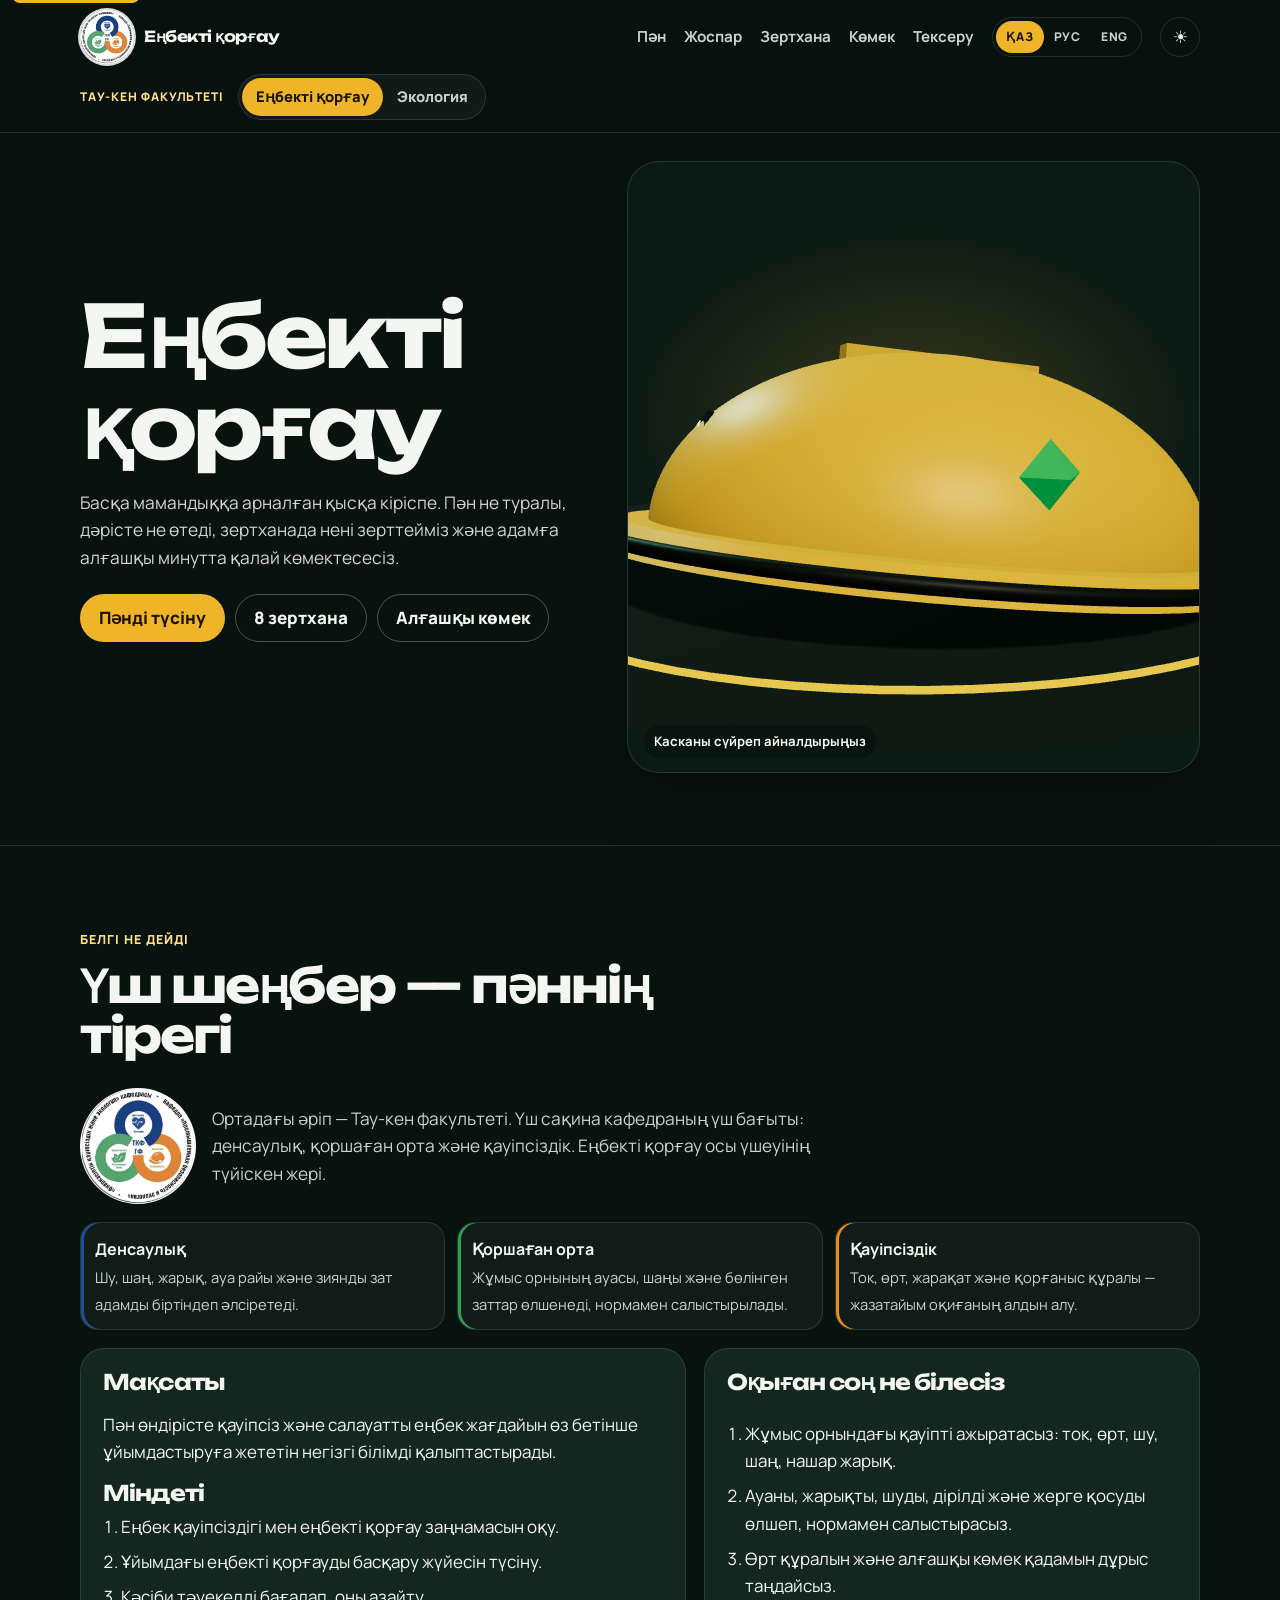
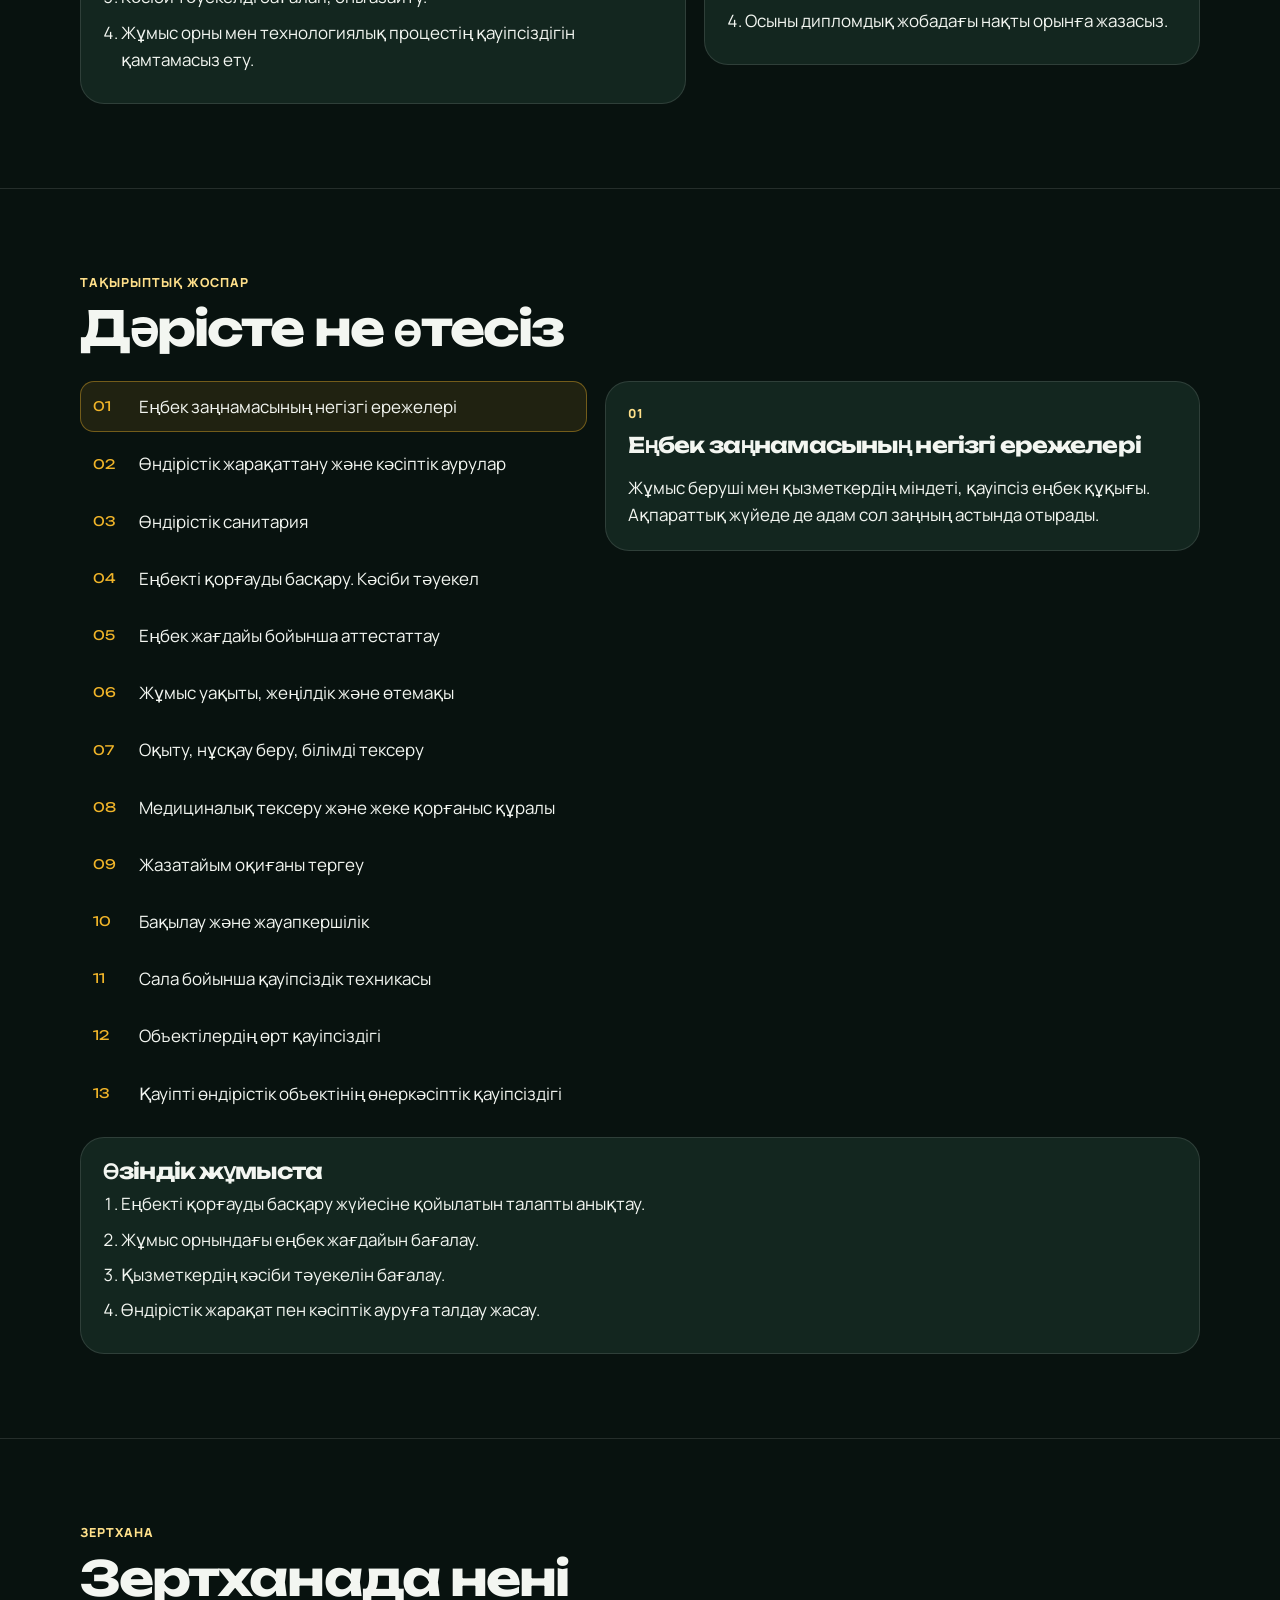
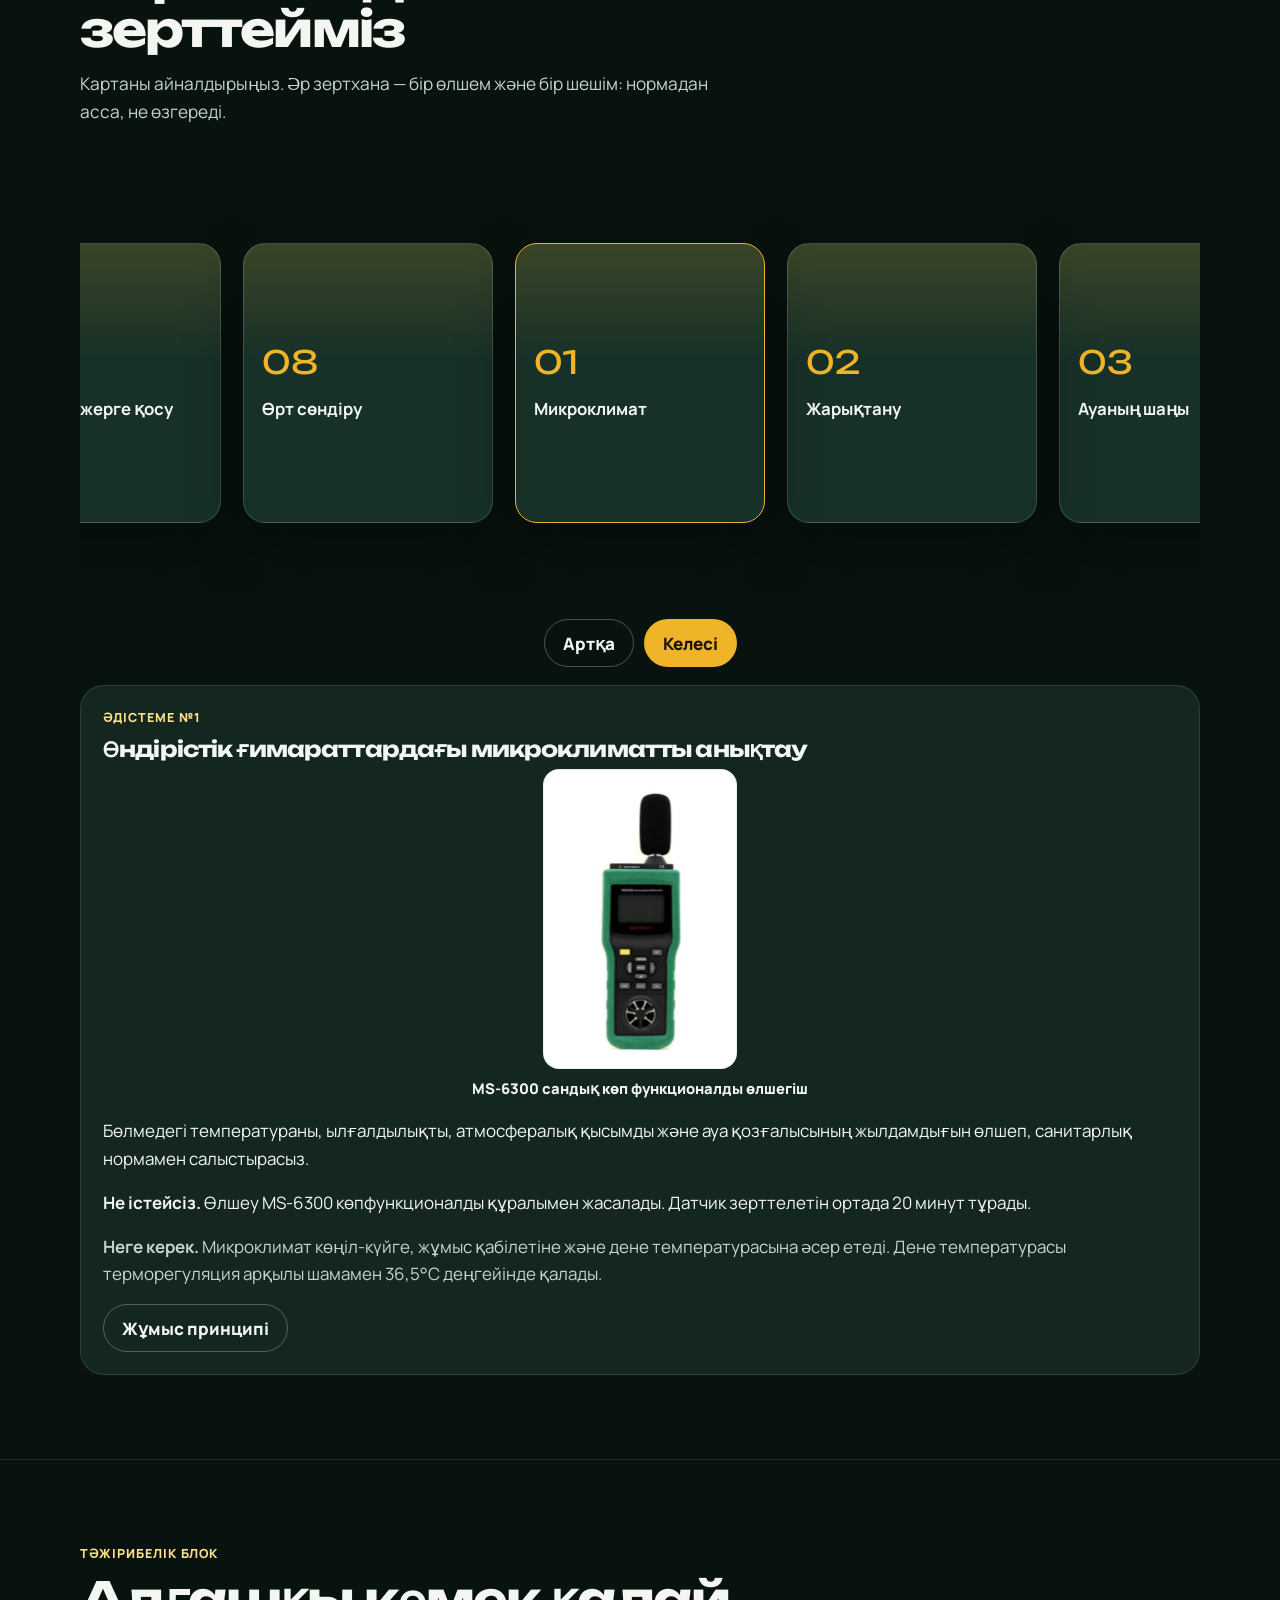
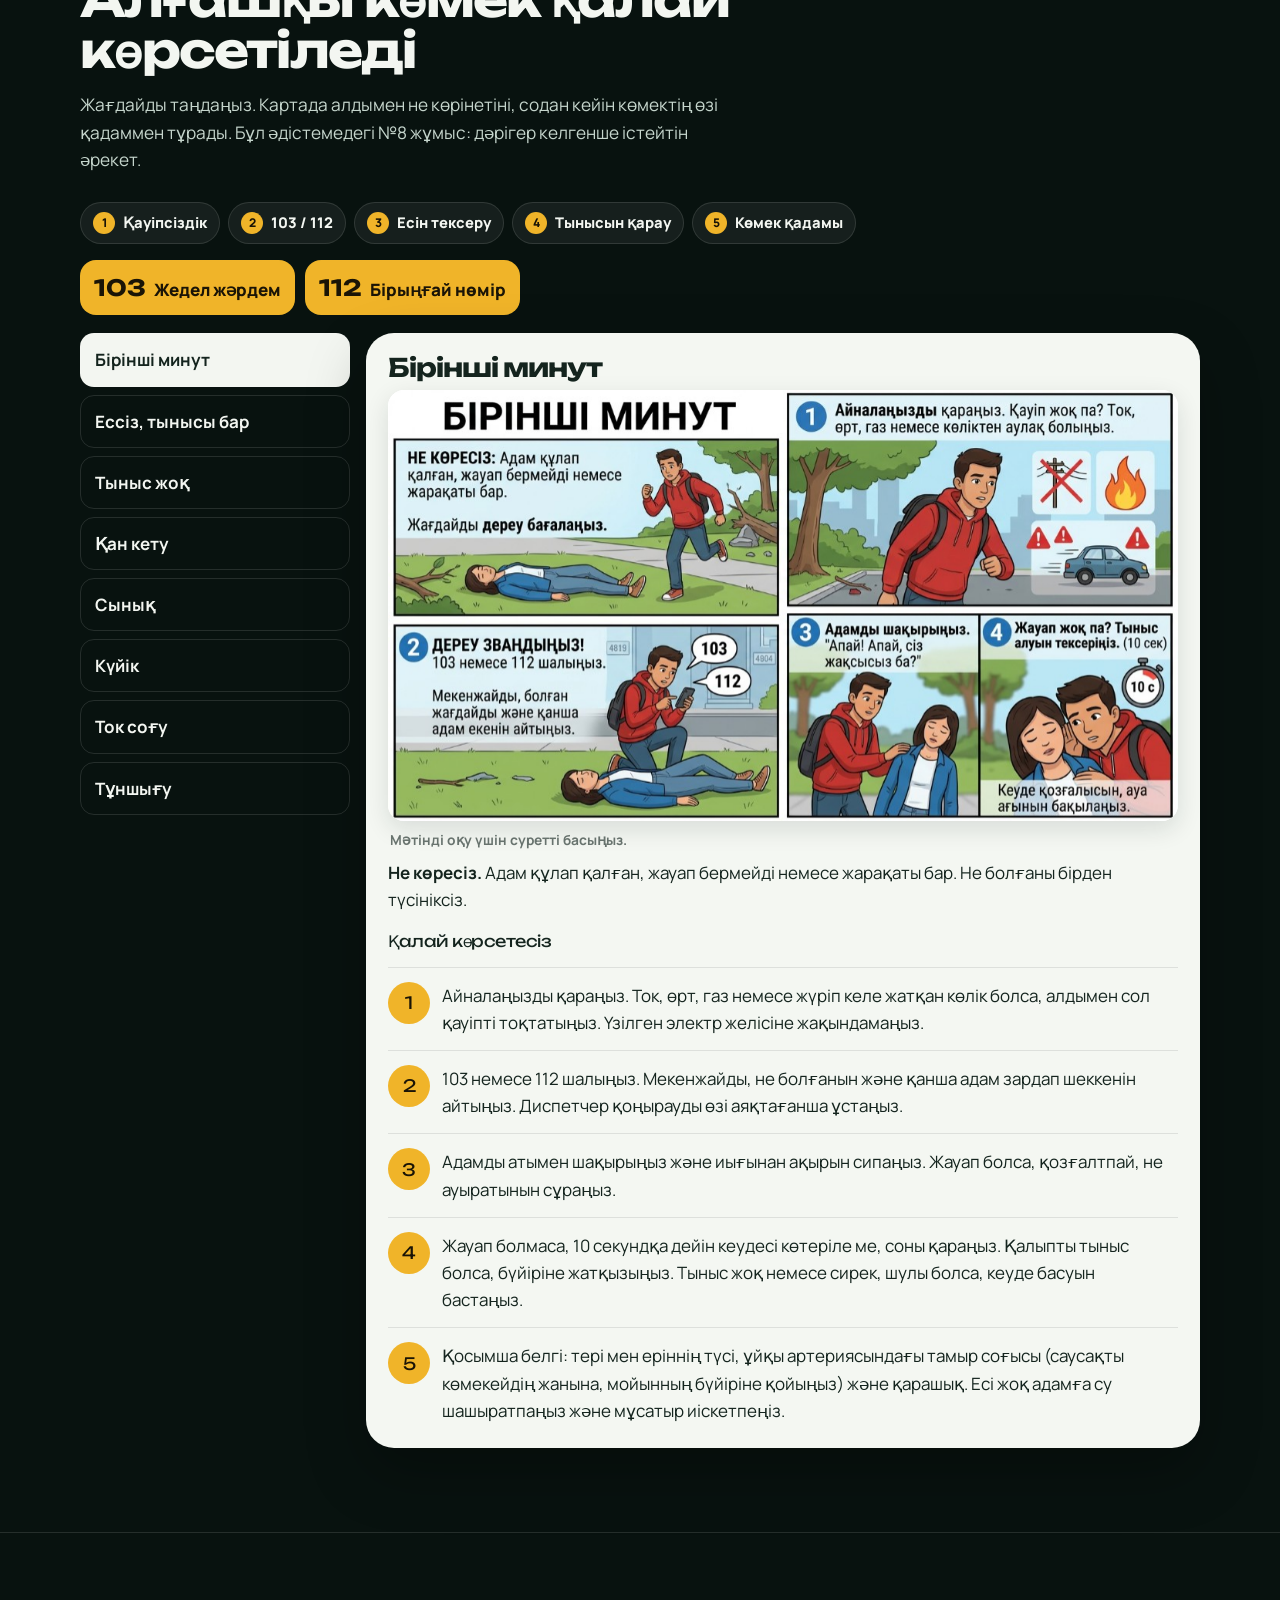
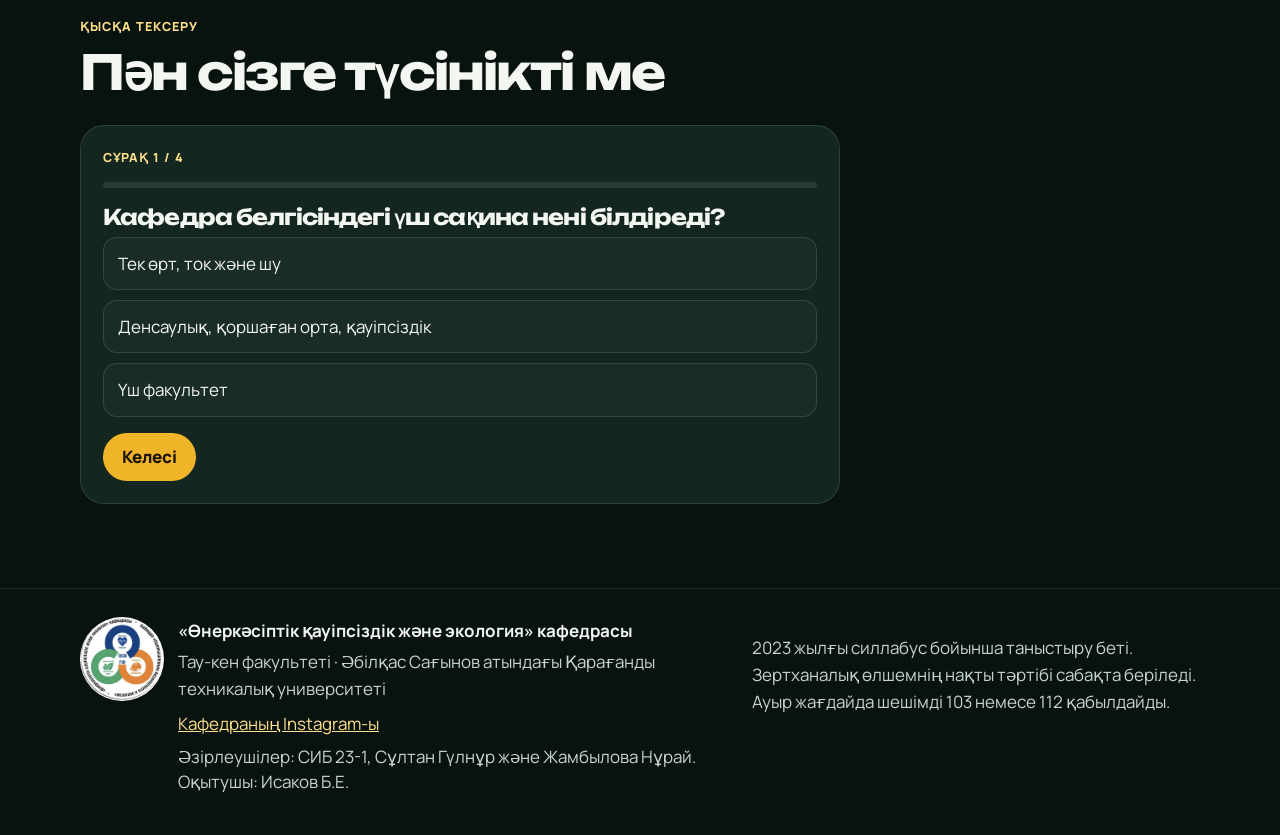
==== commit 19422dc0: "Drop the section number from the ecology lecture label. Co-authored-by: Cursor <cursoragent@cursor.c" ====
--- a/index.html
+++ b/index.html
@@ -274,7 +274,7 @@
       <section class="section" id="eco-plan">
         <div class="wrap">
           <div class="section-head">
-            <p class="kicker" data-i18n="ecoPlanKicker">9-бөлім · дәріс</p>
+            <p class="kicker" data-i18n="ecoPlanKicker">Дәріс</p>
             <h2 data-i18n="ecoPlanTitle">Дәрісте не өтесіз</h2>
             <p class="lede" data-i18n="ecoPlanLead"></p>
           </div>
@@ -288,7 +288,7 @@
       <section class="section" id="eco-prac">
         <div class="wrap">
           <div class="section-head">
-            <p class="kicker" data-i18n="ecoPracKicker">9-бөлім · практика</p>
+            <p class="kicker" data-i18n="ecoPracKicker">Практика</p>
             <h2 data-i18n="ecoPracTitle">Практикада не есептейсіз</h2>
             <p class="lede" data-i18n="ecoPracLead"></p>
           </div>
@@ -318,6 +318,6 @@
 
   <script src="vendor/three.min.js"></script>
   <script src="scene.js?v=2"></script>
-  <script src="app.js?v=37"></script>
+  <script src="app.js?v=38"></script>
 </body>
 </html>
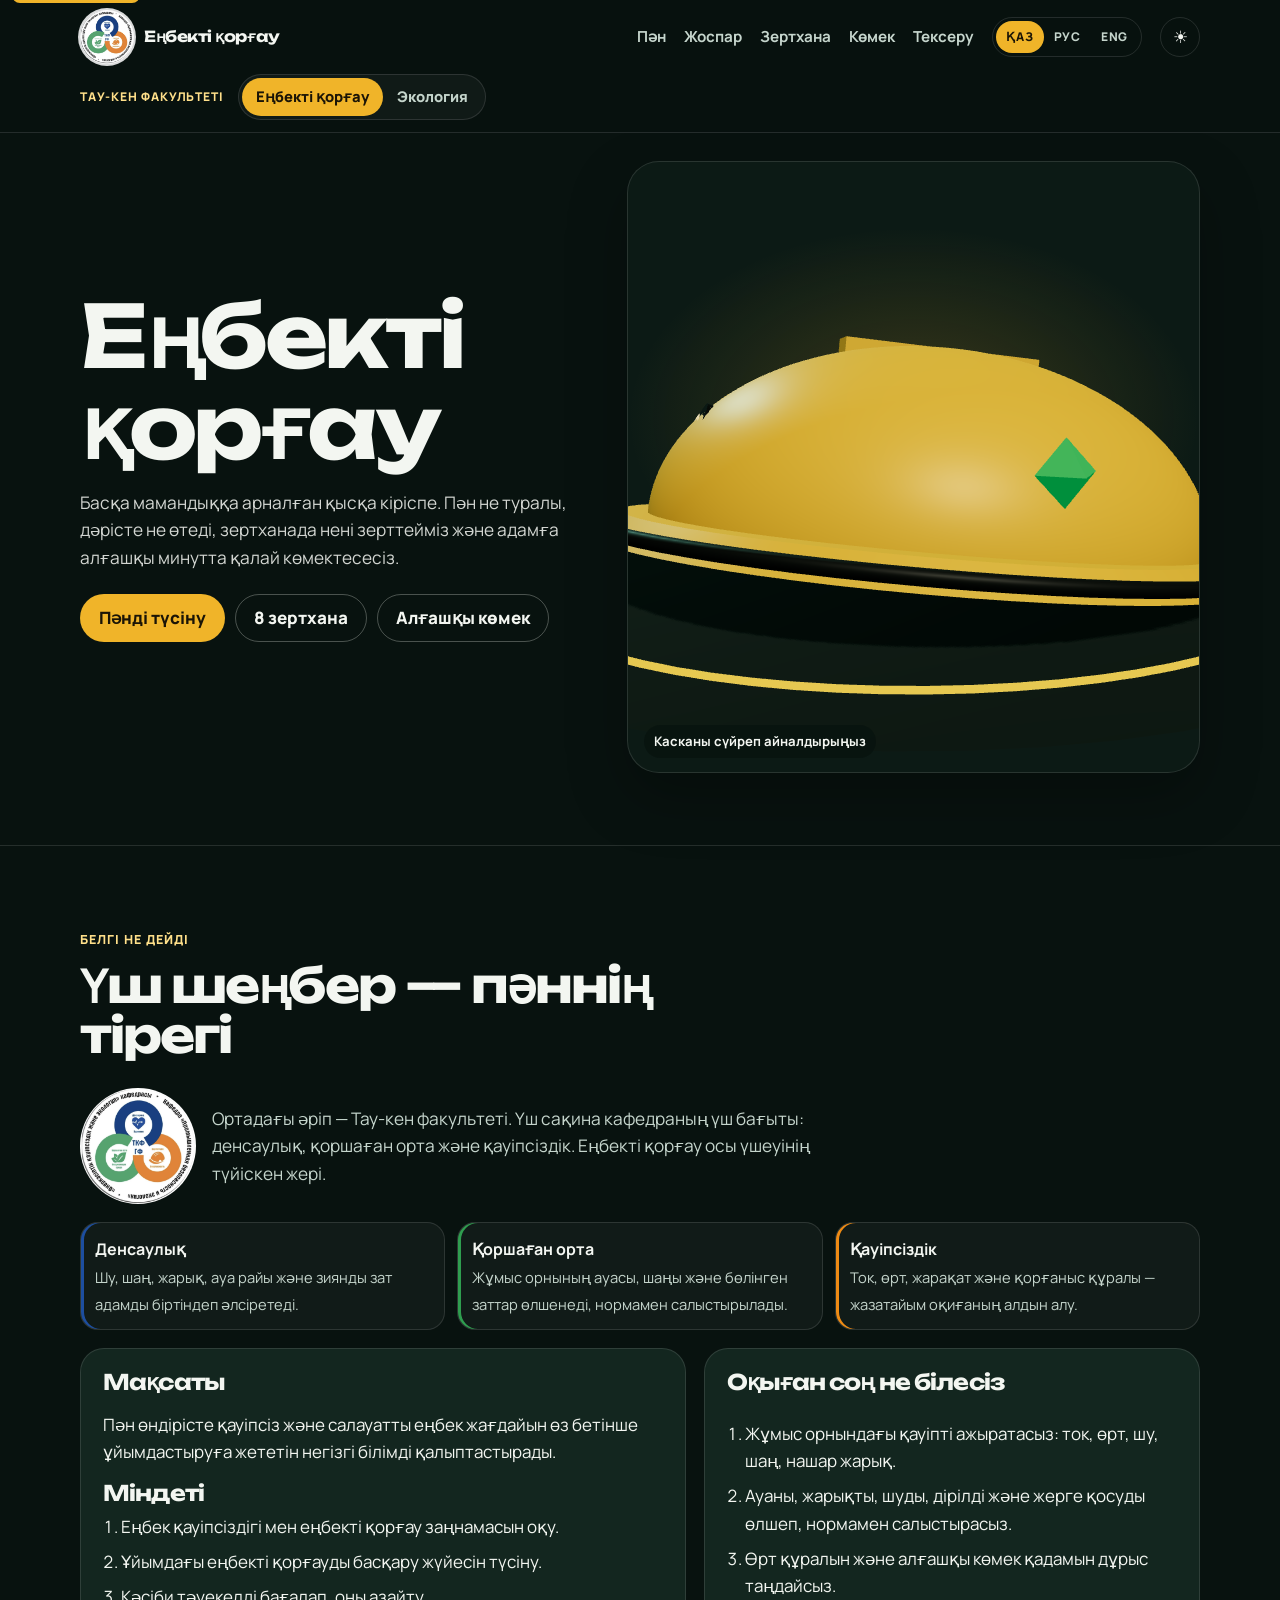
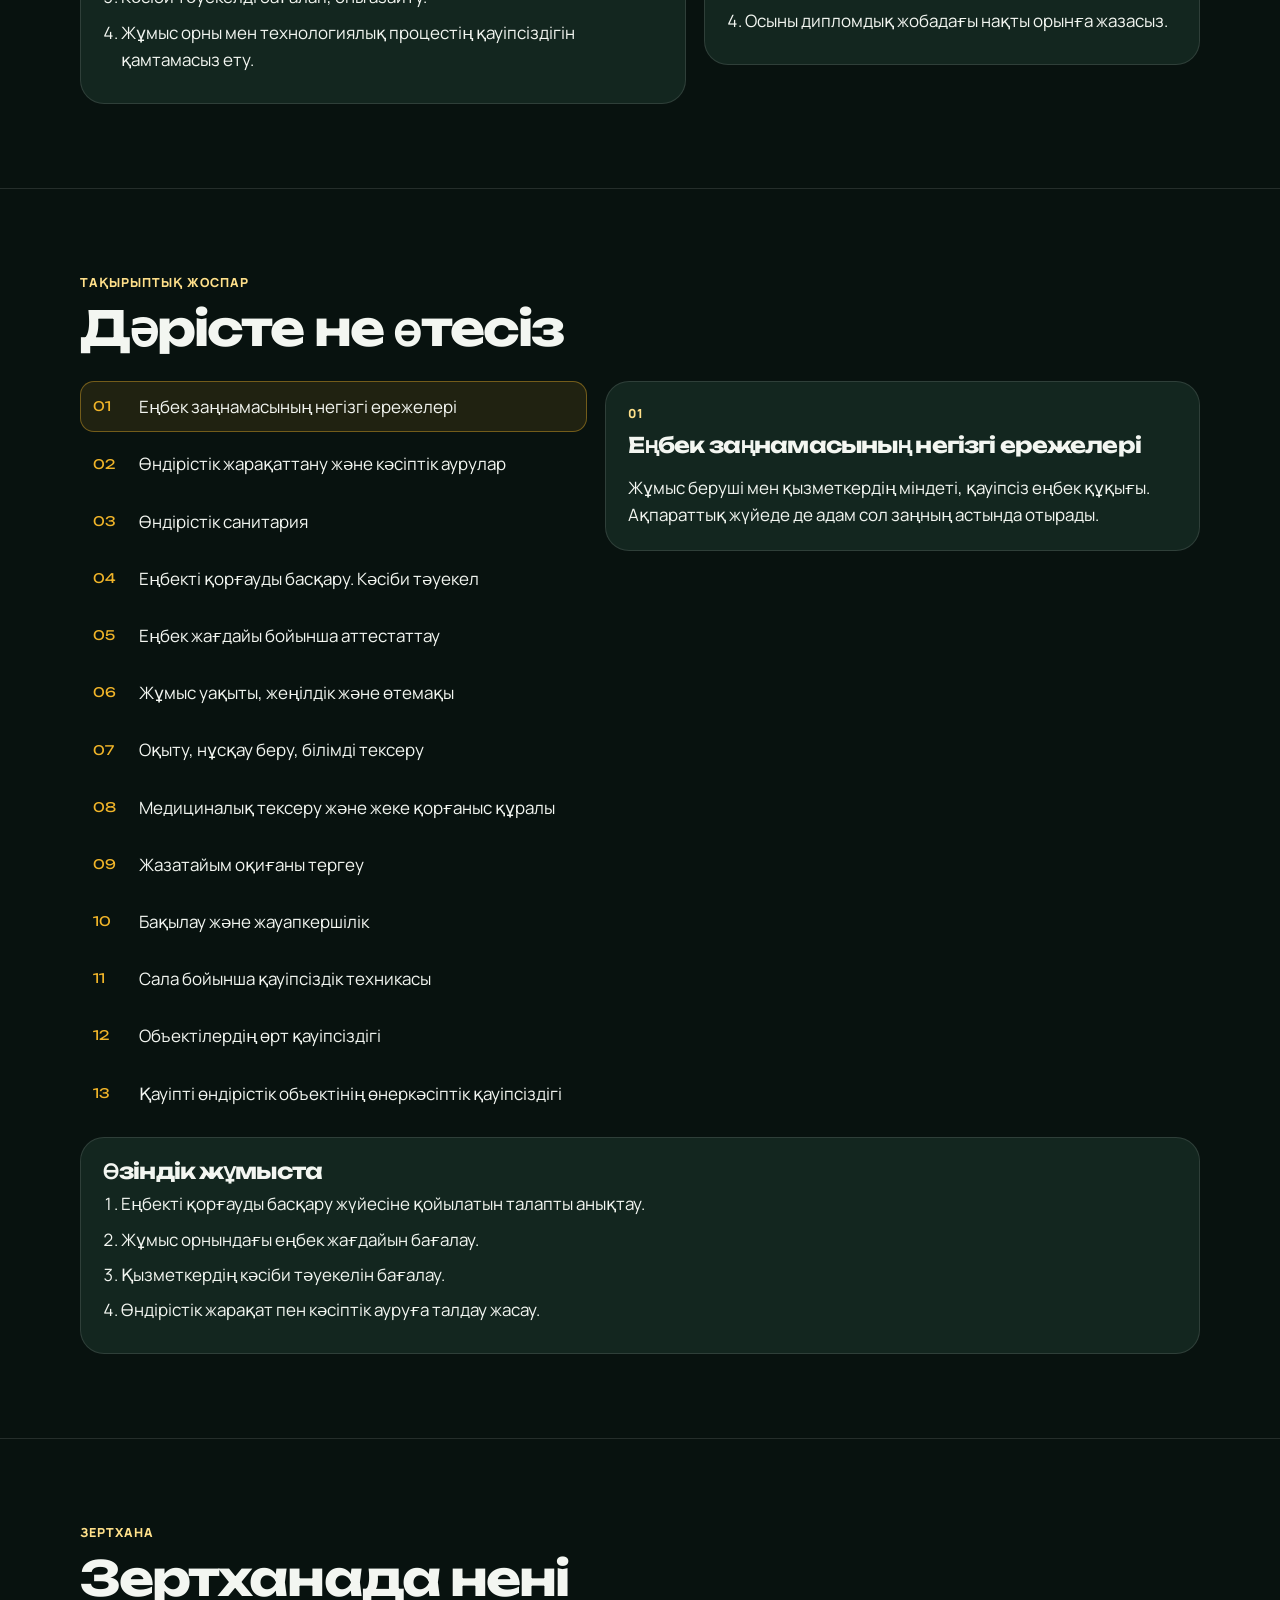
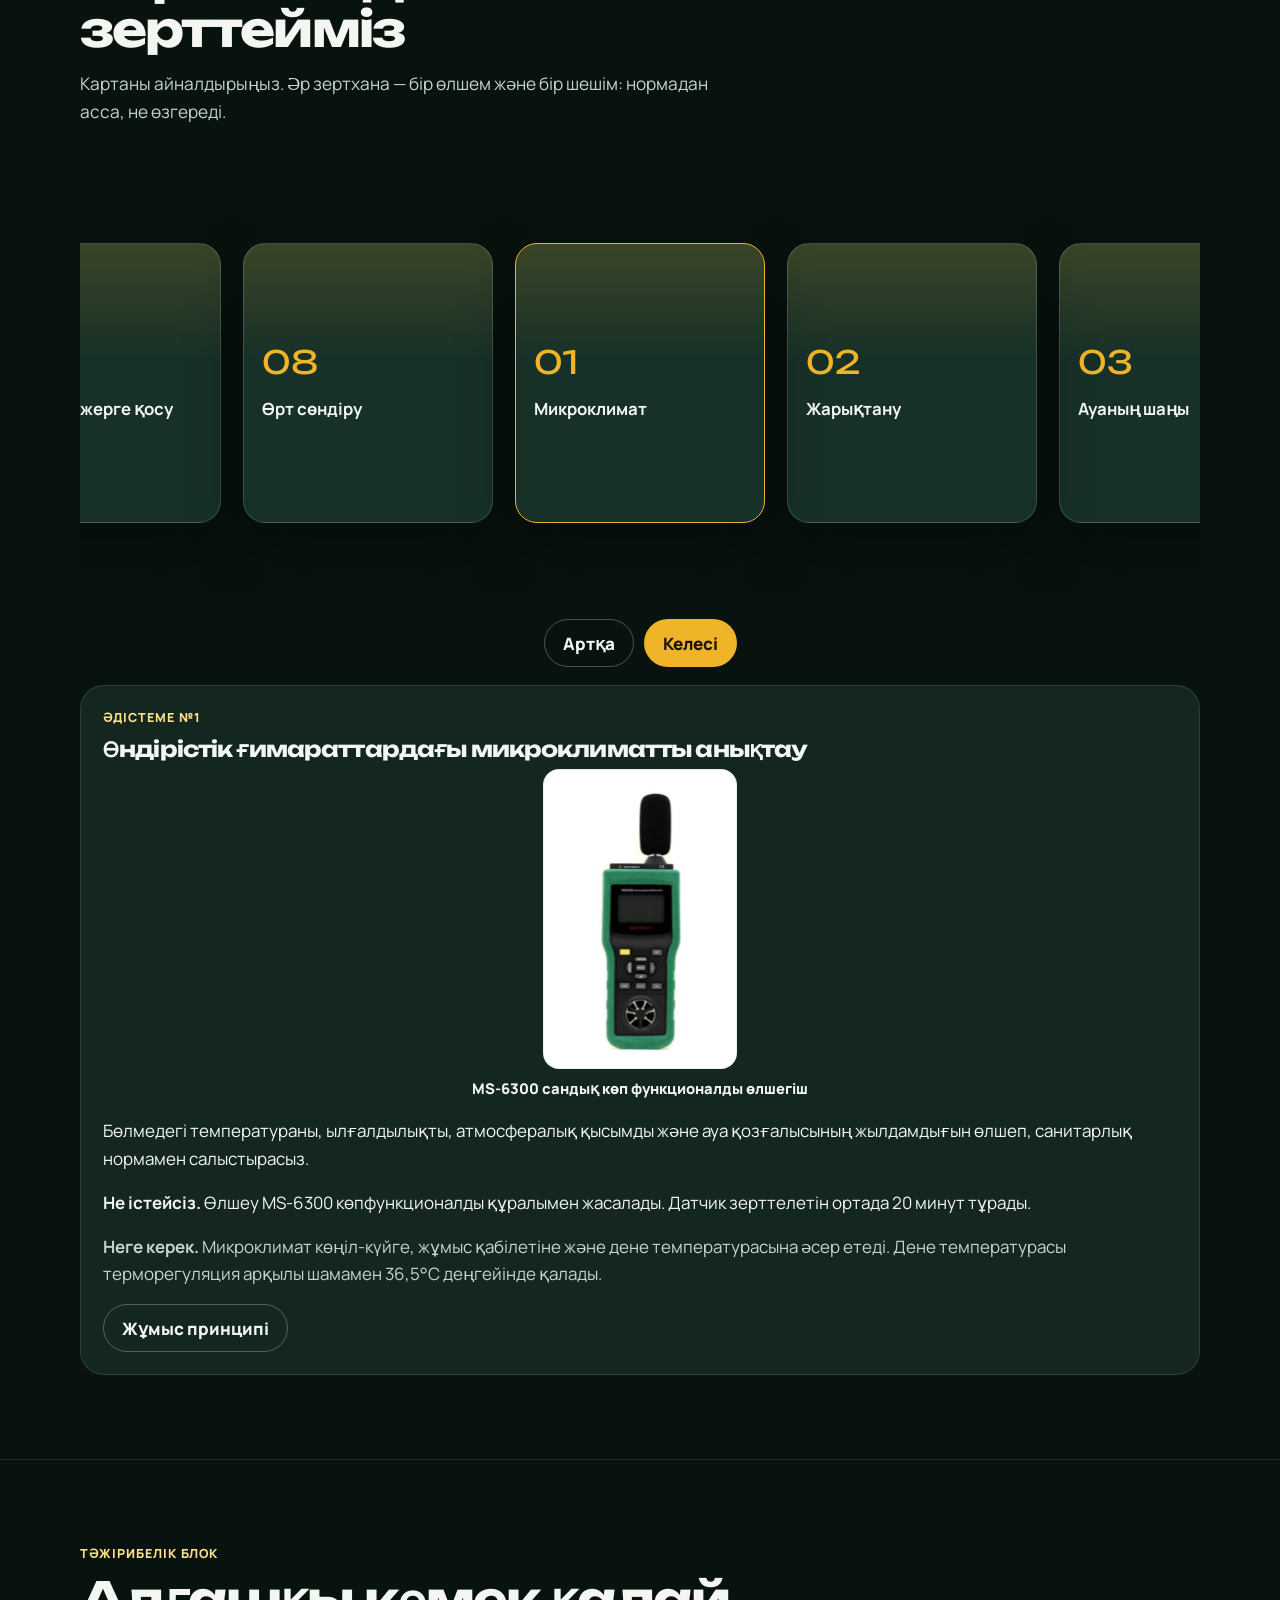
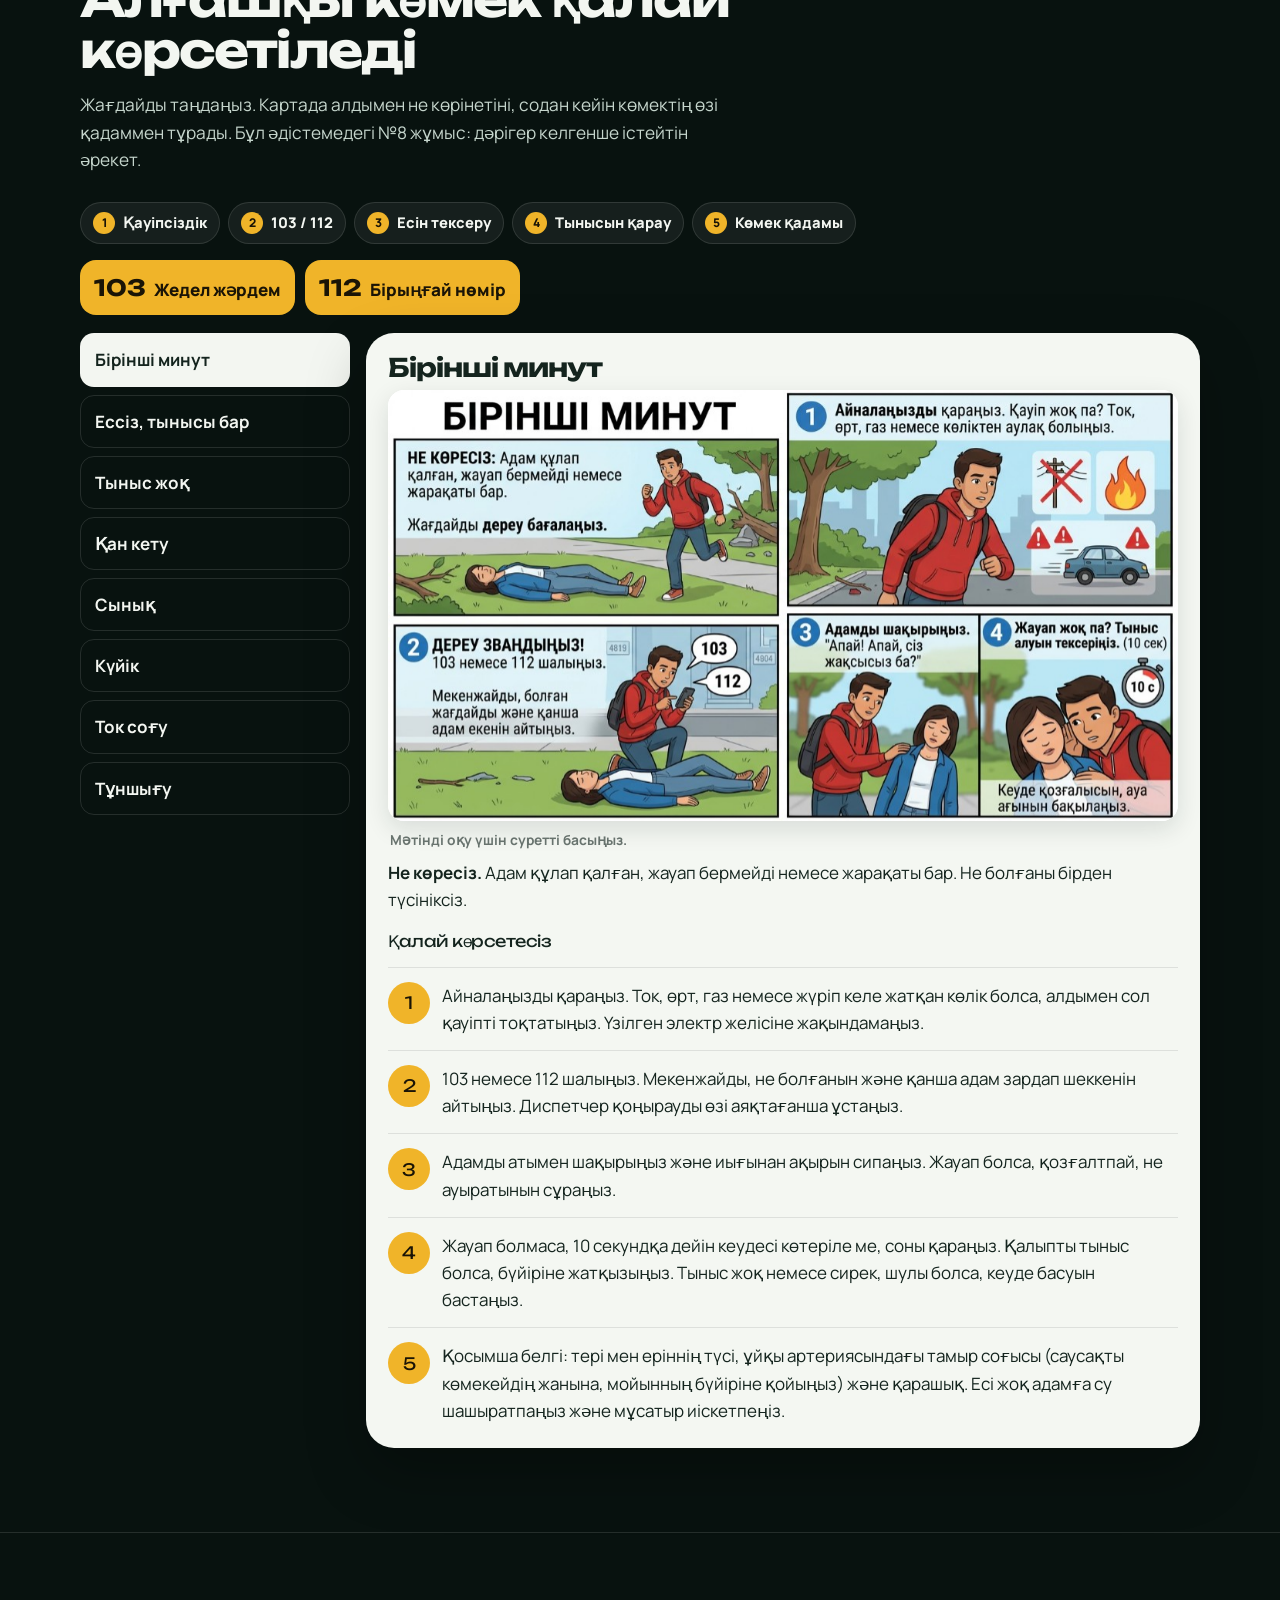
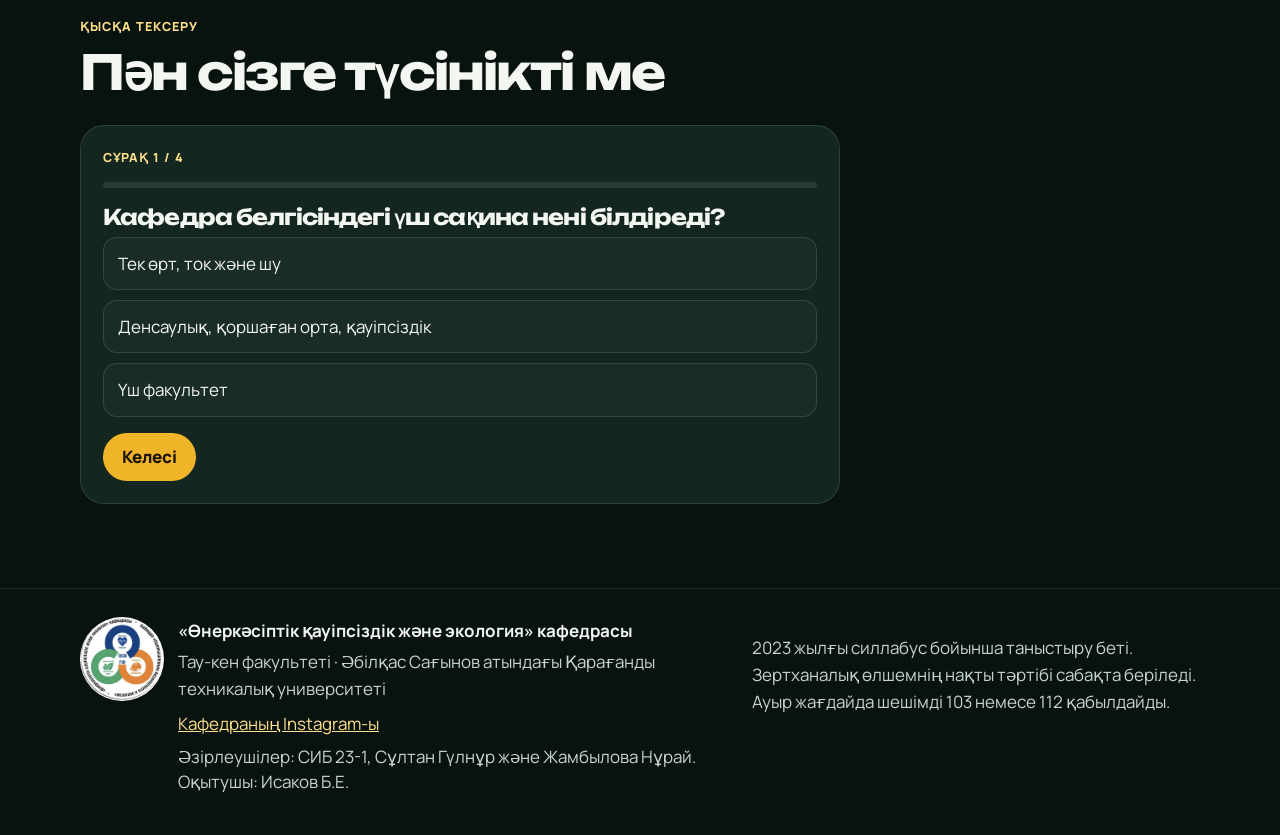
==== commit f6847305: "Remove the ecology lecture heading and its section note. Co-authored-by: Cursor <cursoragent@cursor." ====
--- a/index.html
+++ b/index.html
@@ -273,11 +273,6 @@
 
       <section class="section" id="eco-plan">
         <div class="wrap">
-          <div class="section-head">
-            <p class="kicker" data-i18n="ecoPlanKicker">Дәріс</p>
-            <h2 data-i18n="ecoPlanTitle">Дәрісте не өтесіз</h2>
-            <p class="lede" data-i18n="ecoPlanLead"></p>
-          </div>
           <div class="plan-layout">
             <div class="topic-list" id="eco-topic-list"></div>
             <article class="topic-detail" id="eco-topic-detail"></article>
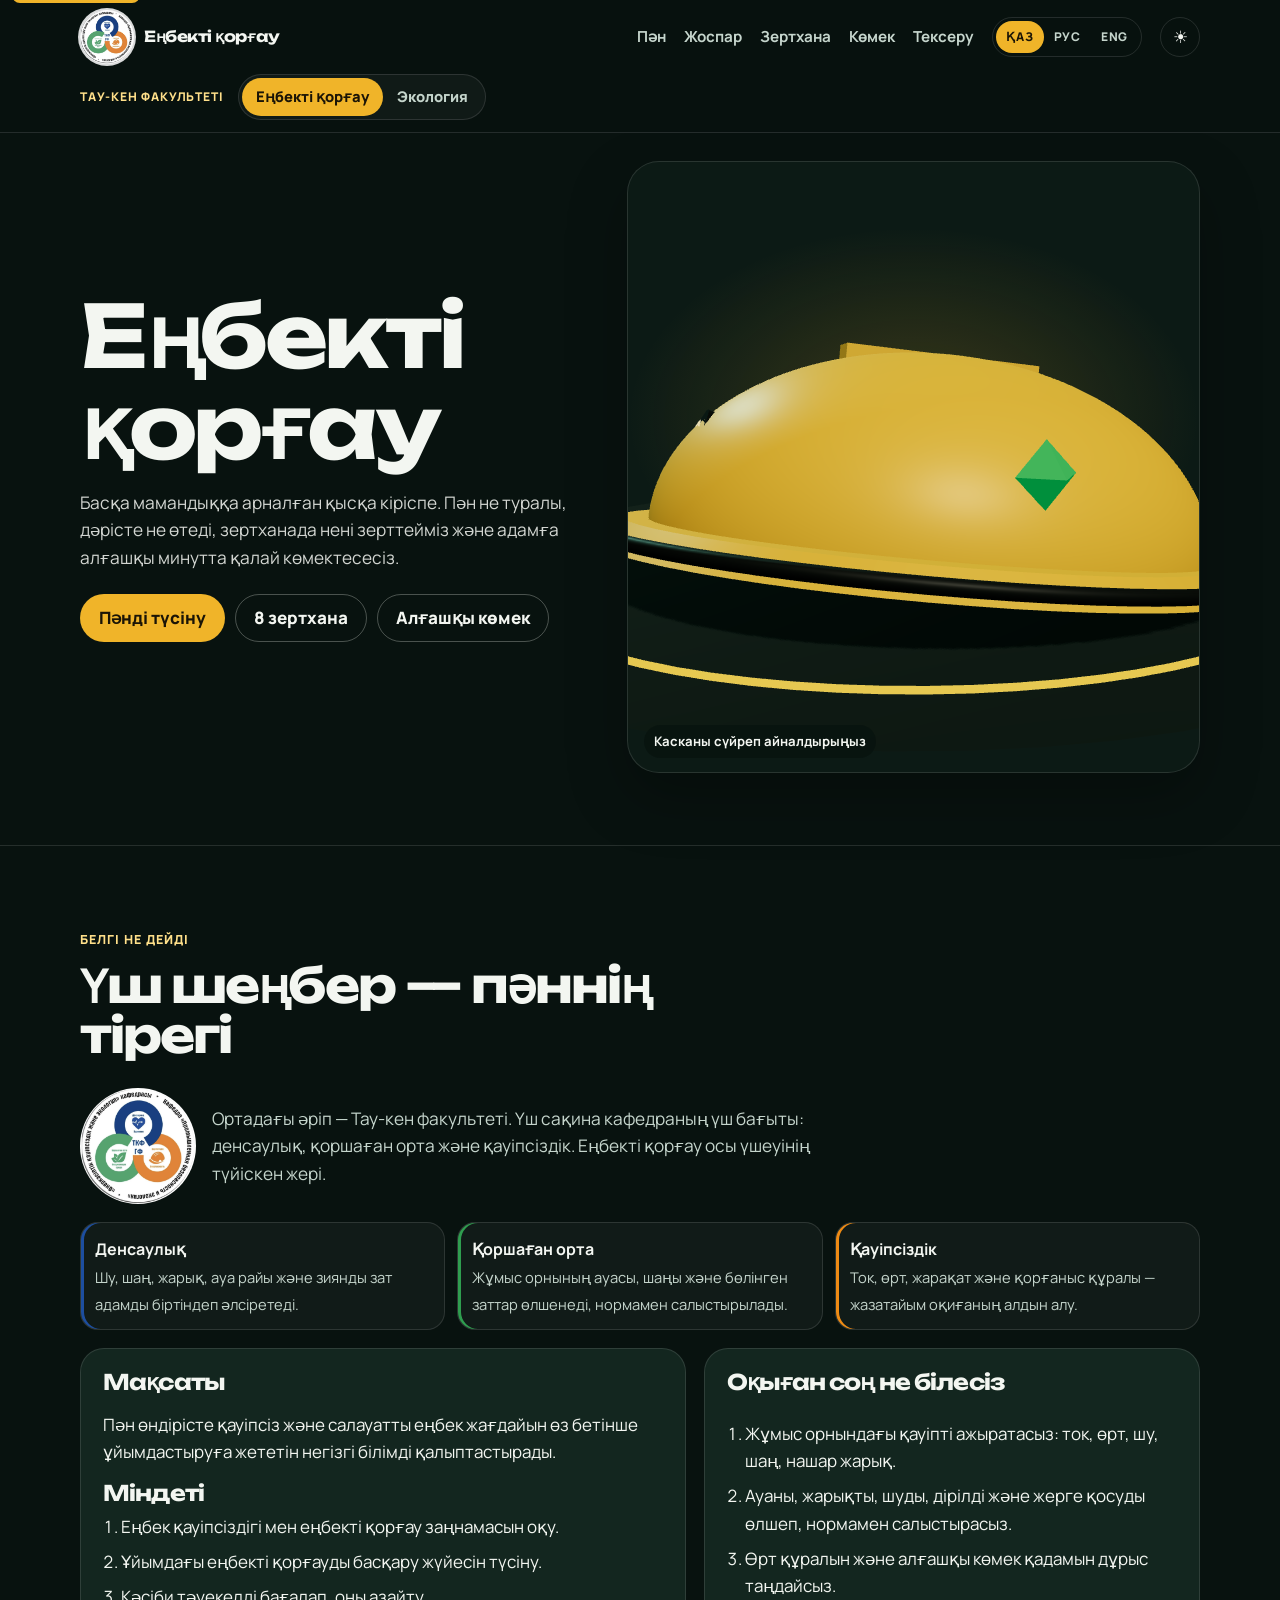
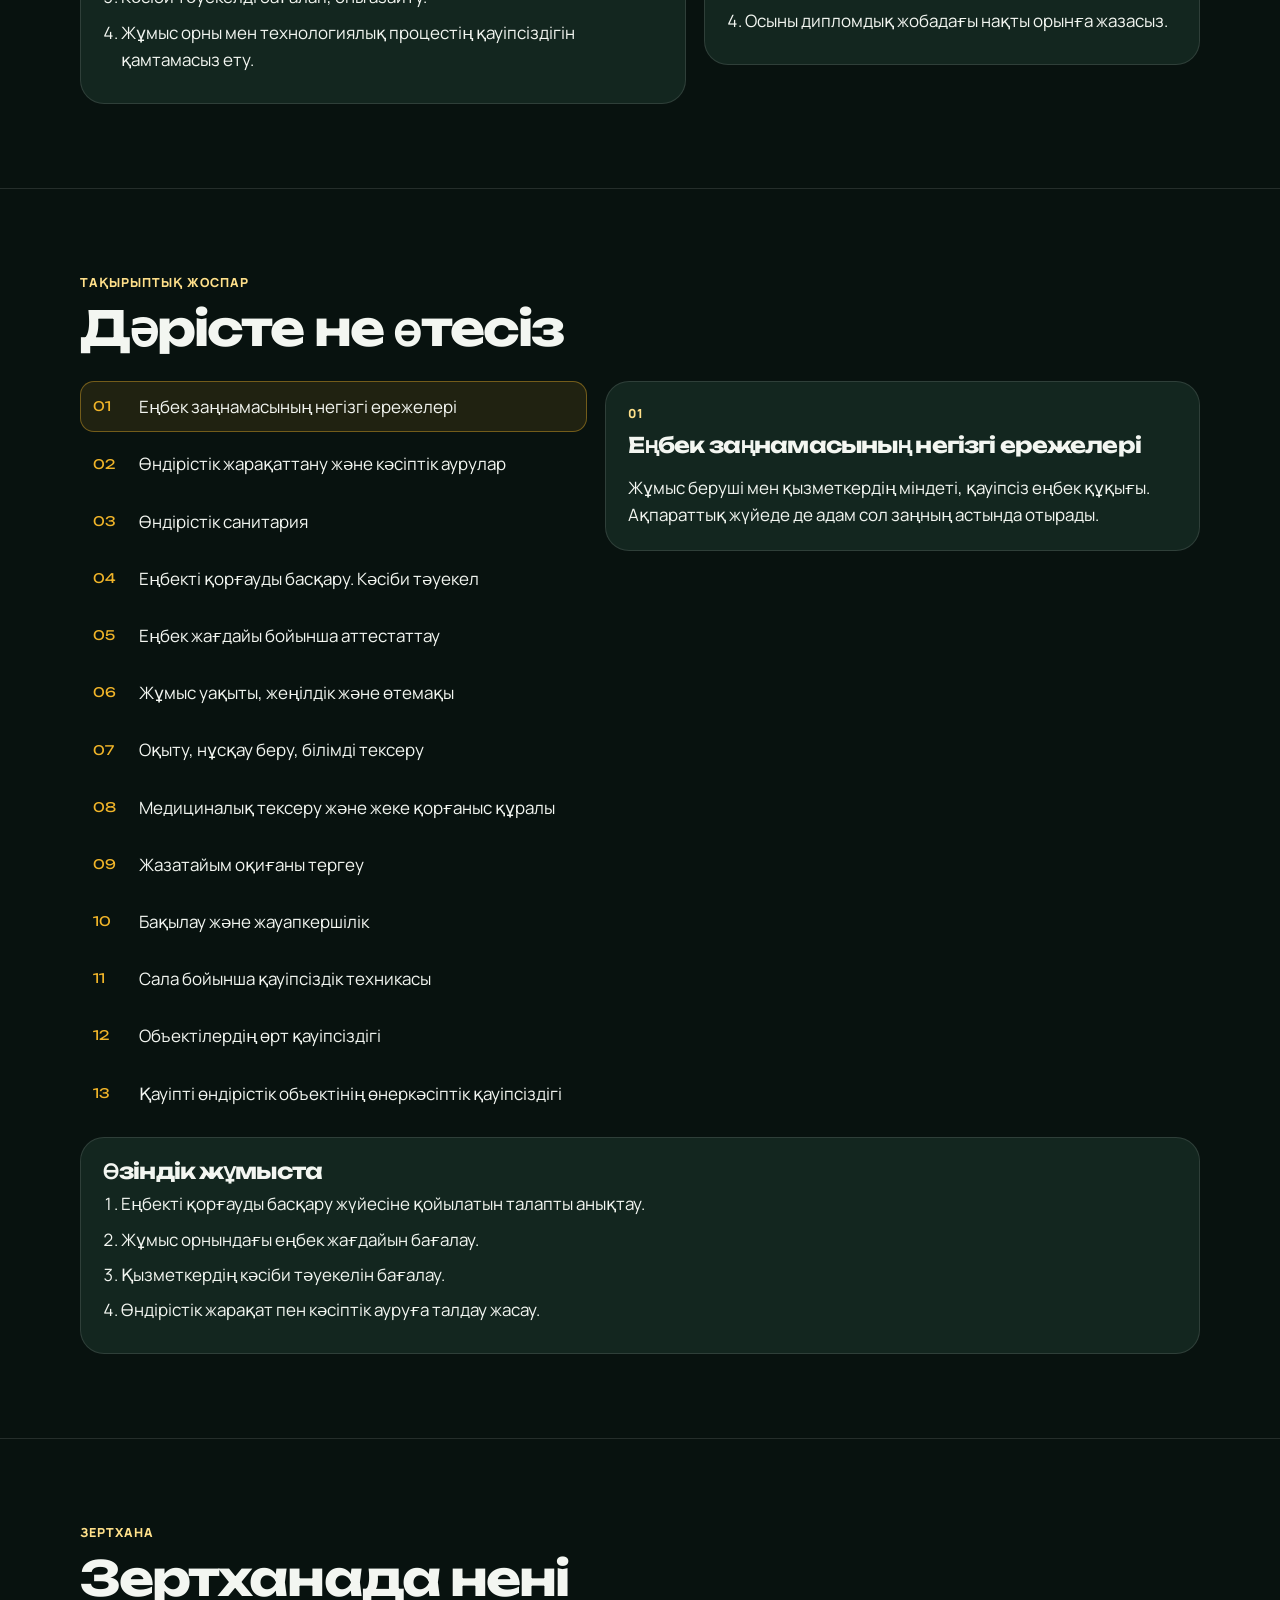
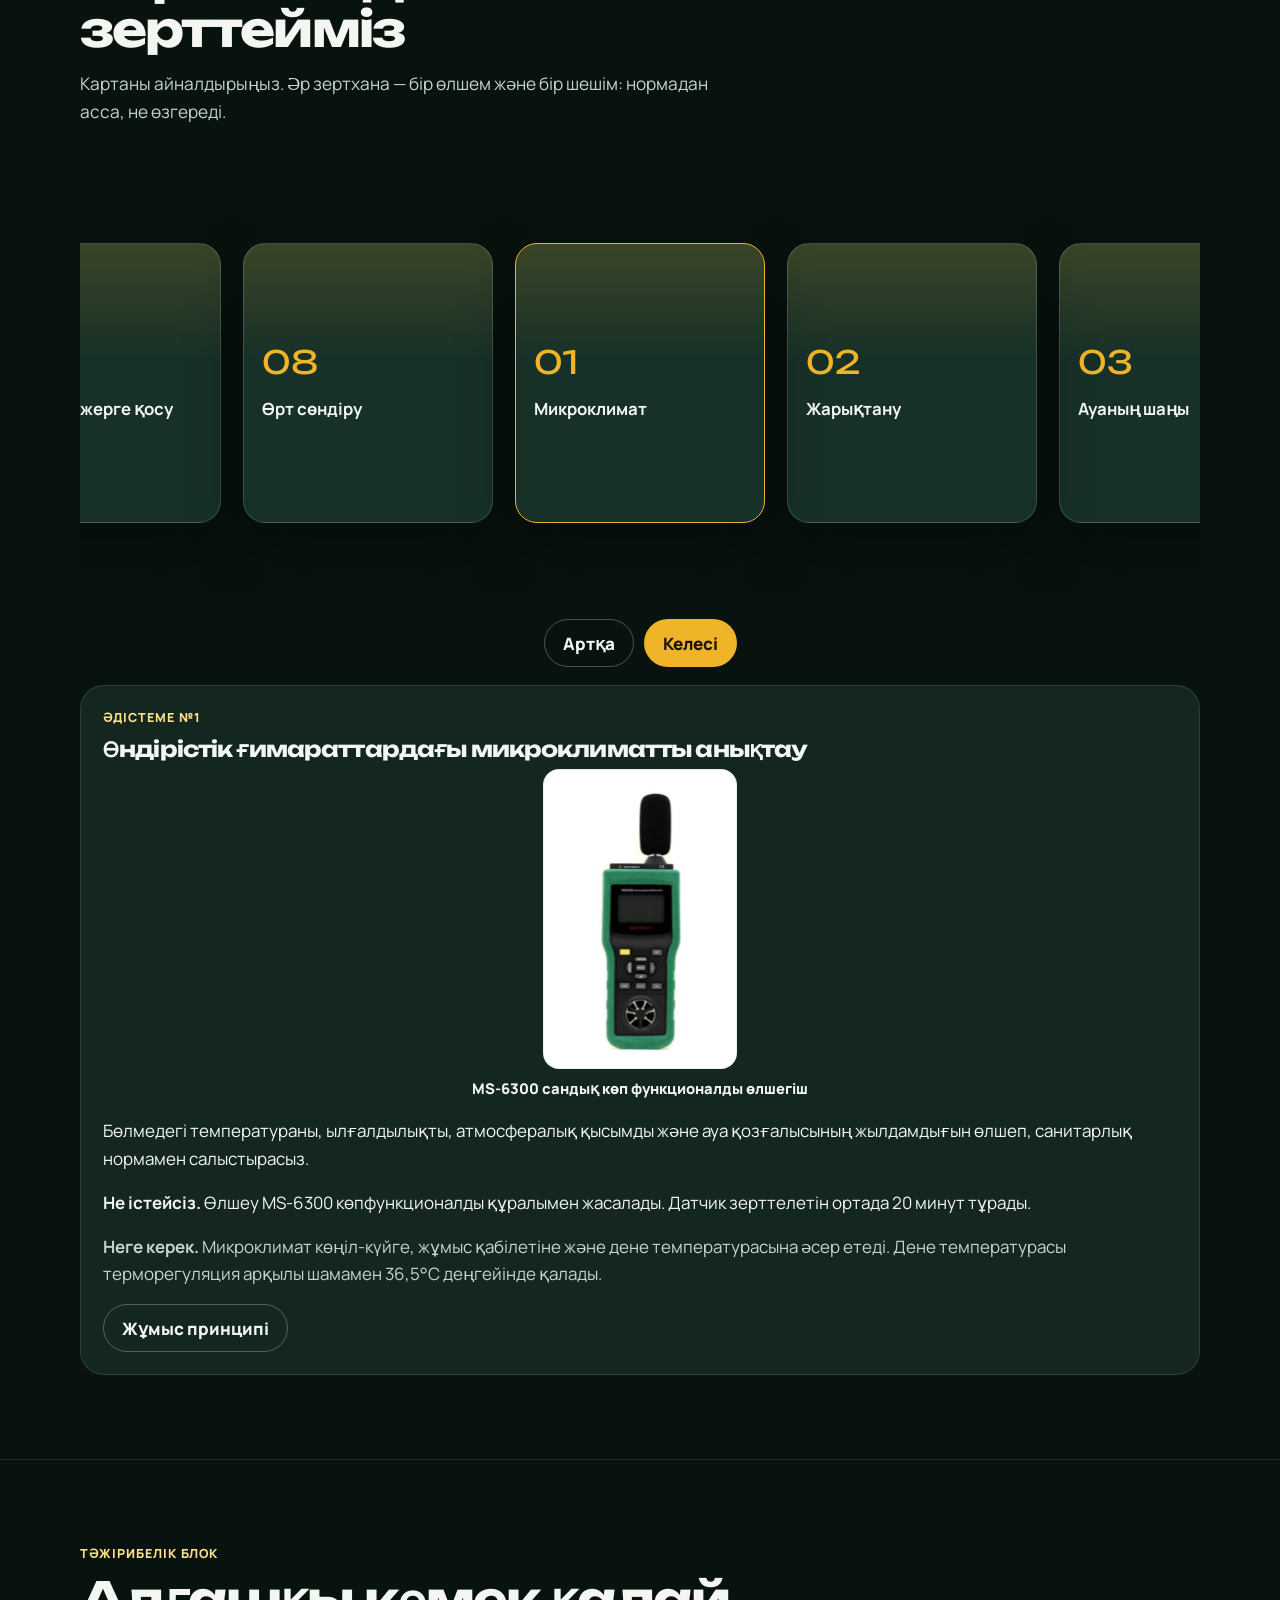
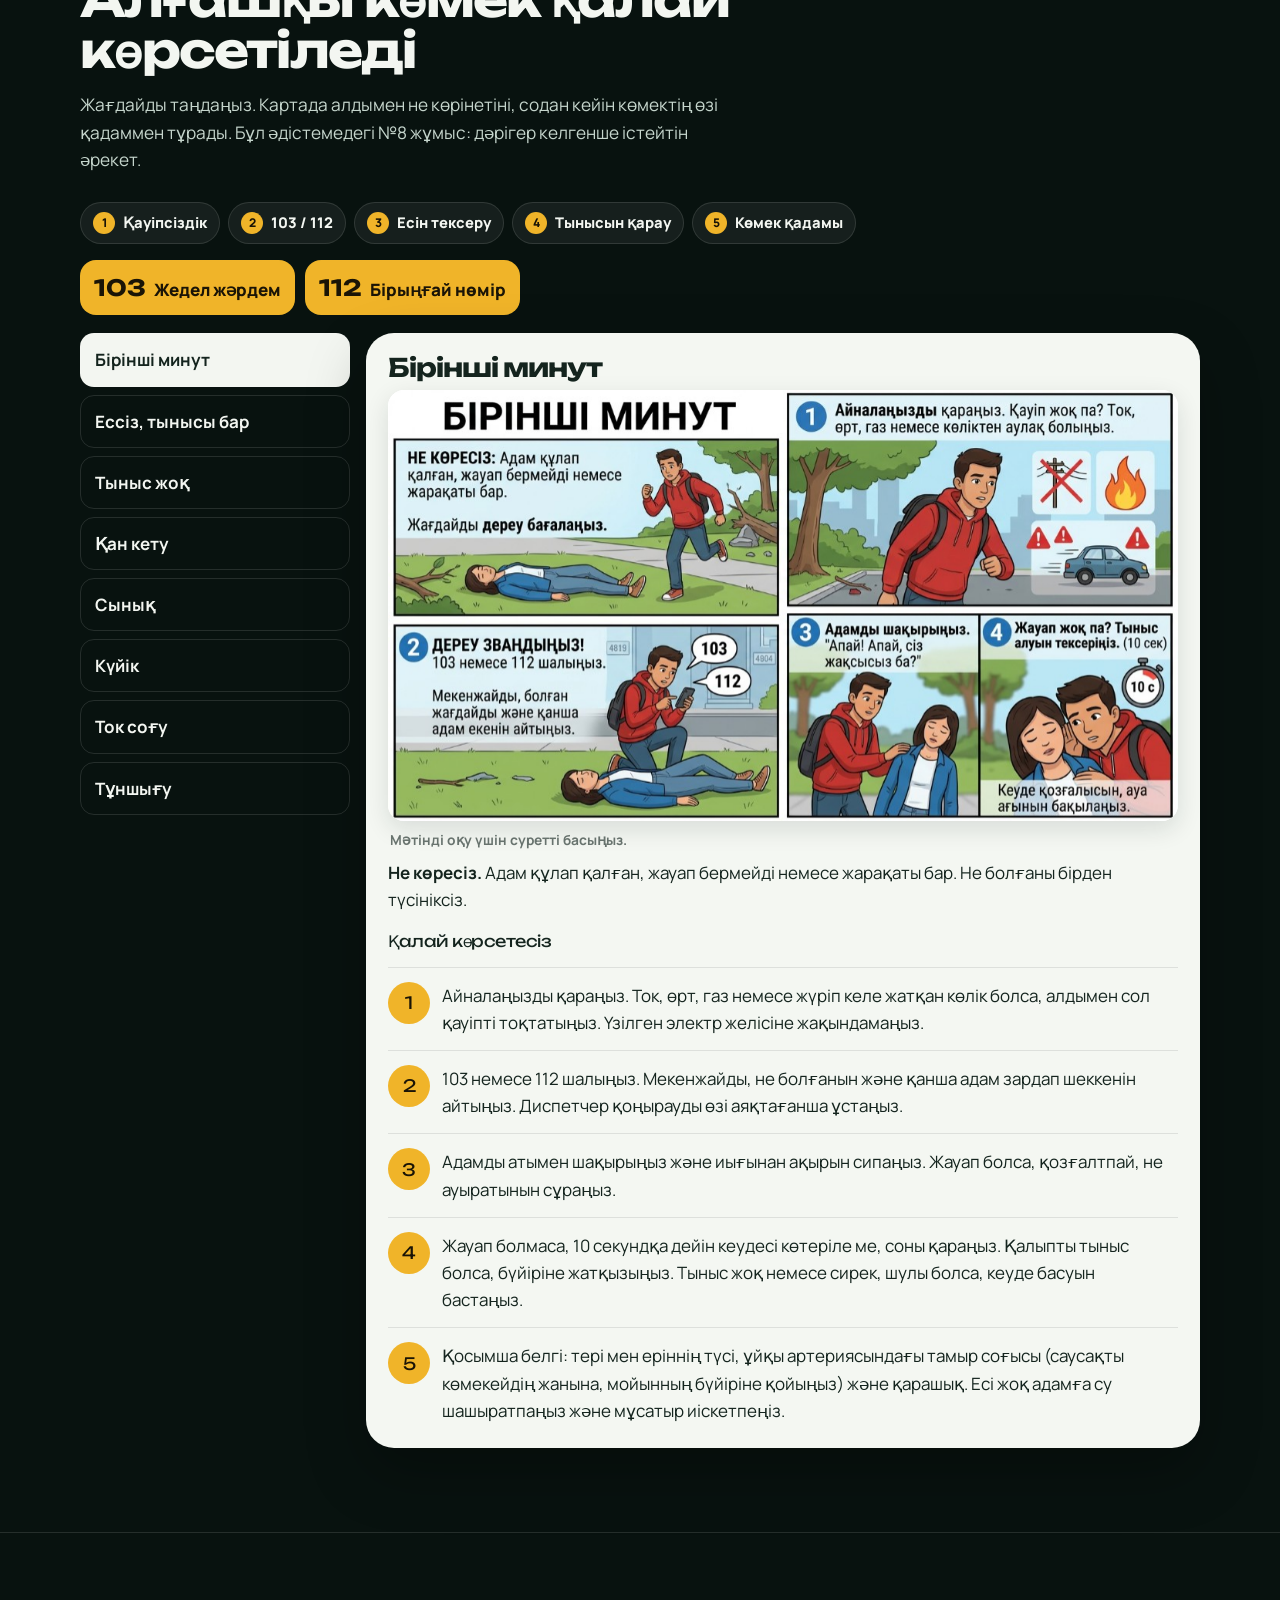
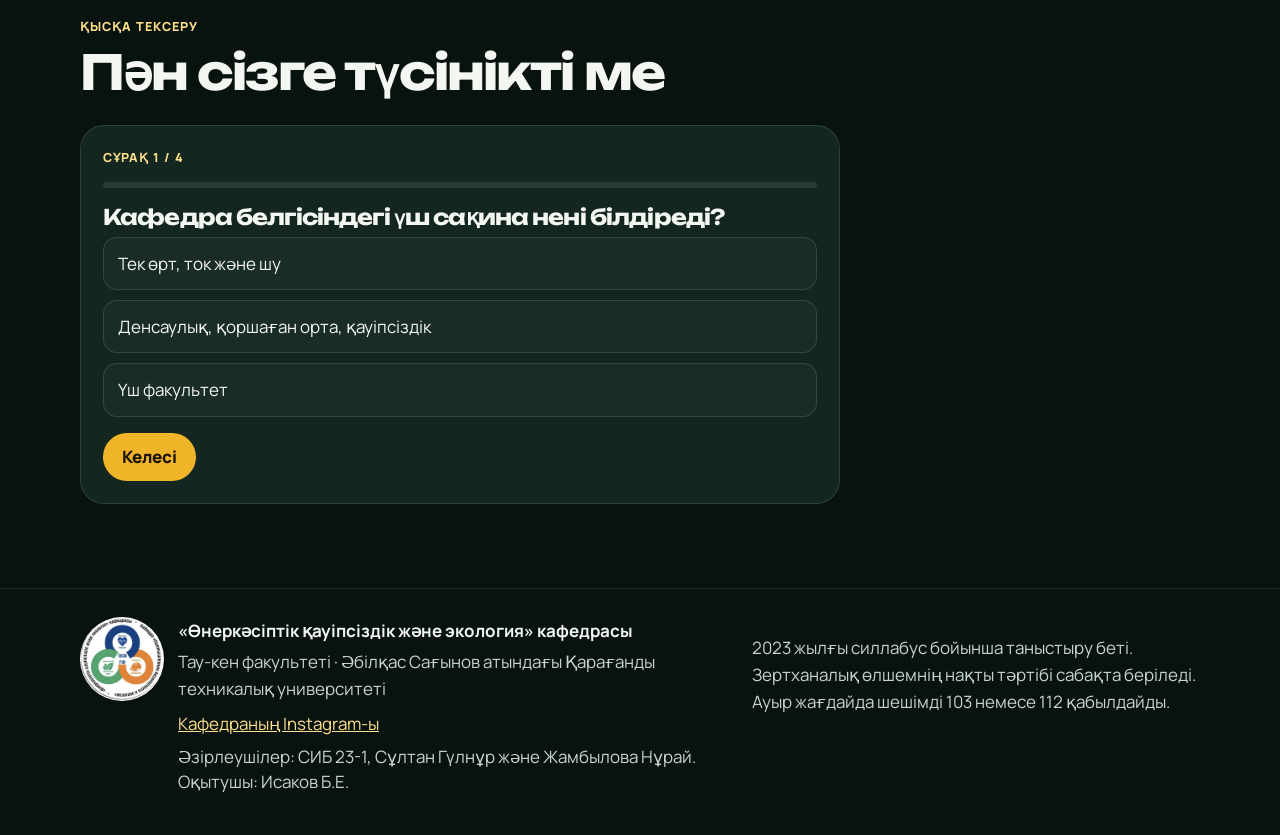
==== commit 2be130c8: "Restore the ecology lecture title and its short note. Co-authored-by: Cursor <cursoragent@cursor.com" ====
--- a/index.html
+++ b/index.html
@@ -273,6 +273,10 @@
 
       <section class="section" id="eco-plan">
         <div class="wrap">
+          <div class="section-head">
+            <h2 data-i18n="ecoPlanTitle">Дәрісте не өтесіз</h2>
+            <p class="lede" data-i18n="ecoPlanLead"></p>
+          </div>
           <div class="plan-layout">
             <div class="topic-list" id="eco-topic-list"></div>
             <article class="topic-detail" id="eco-topic-detail"></article>
